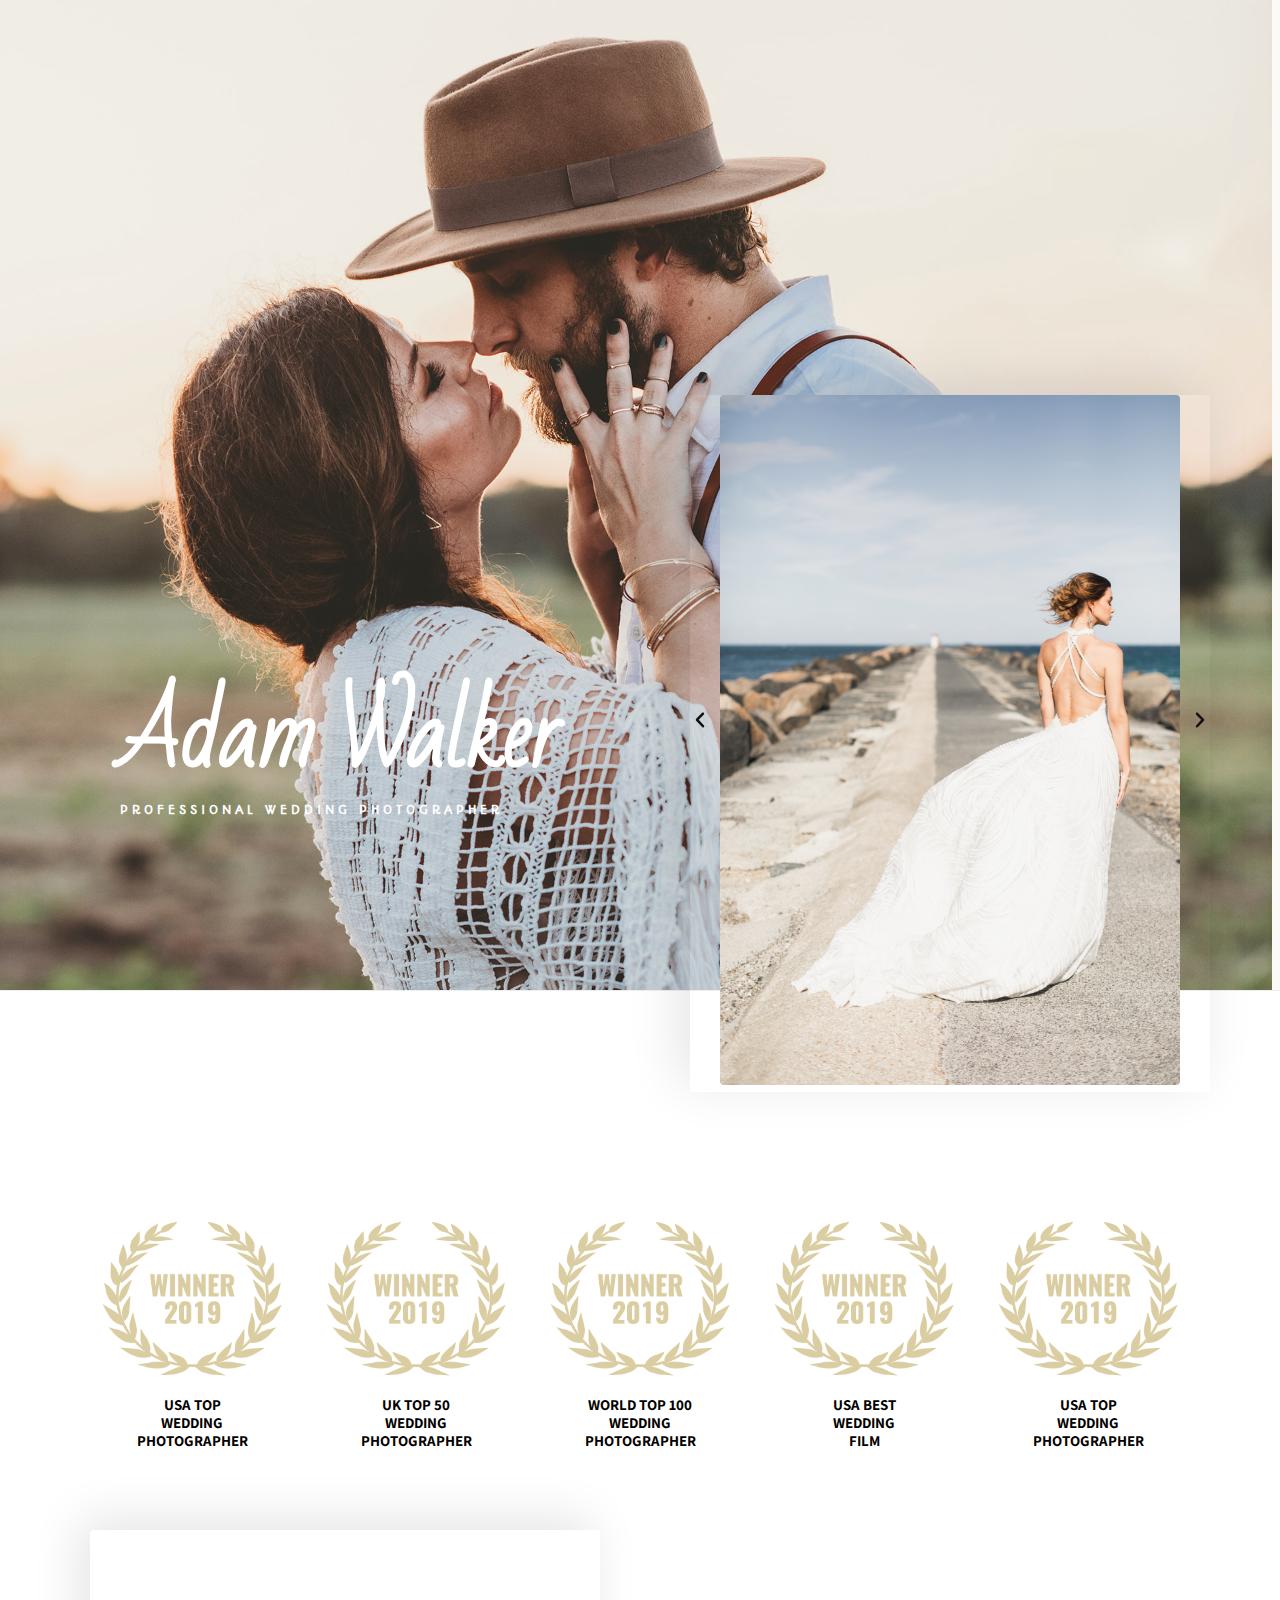
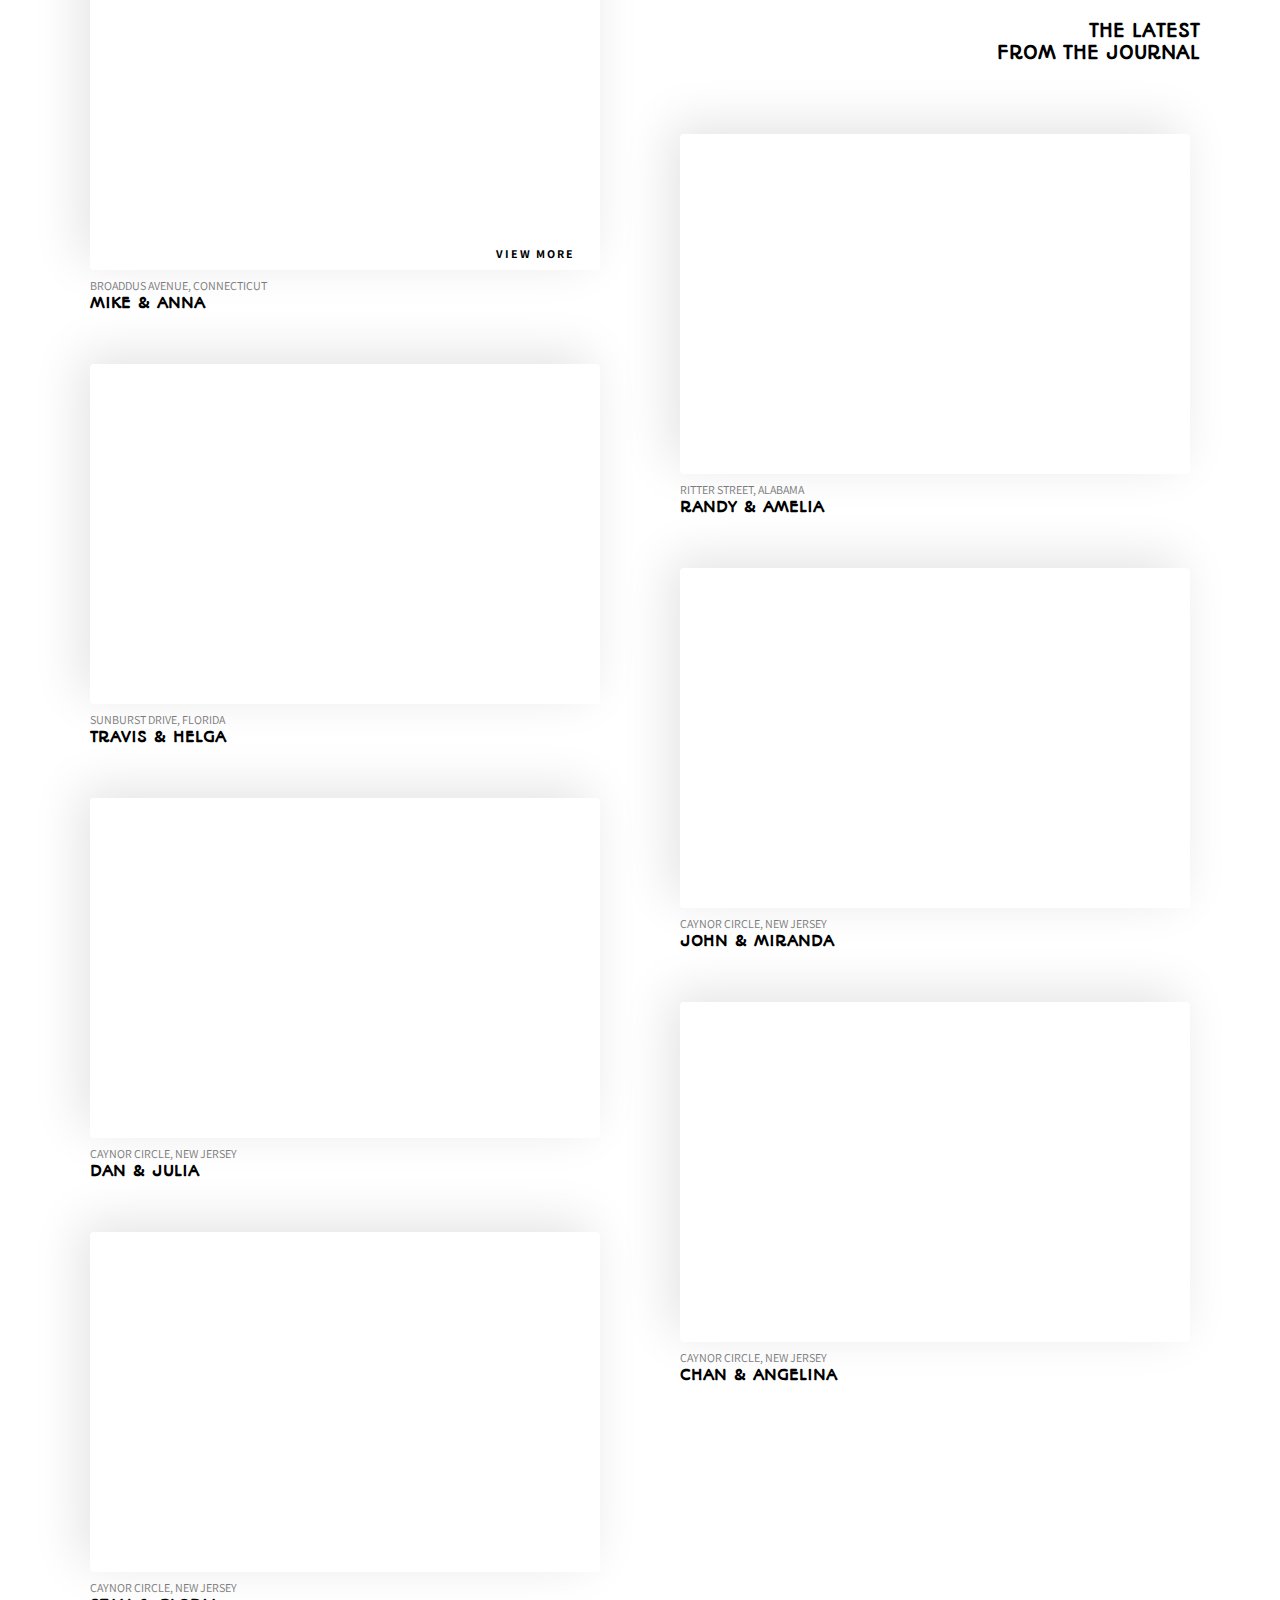
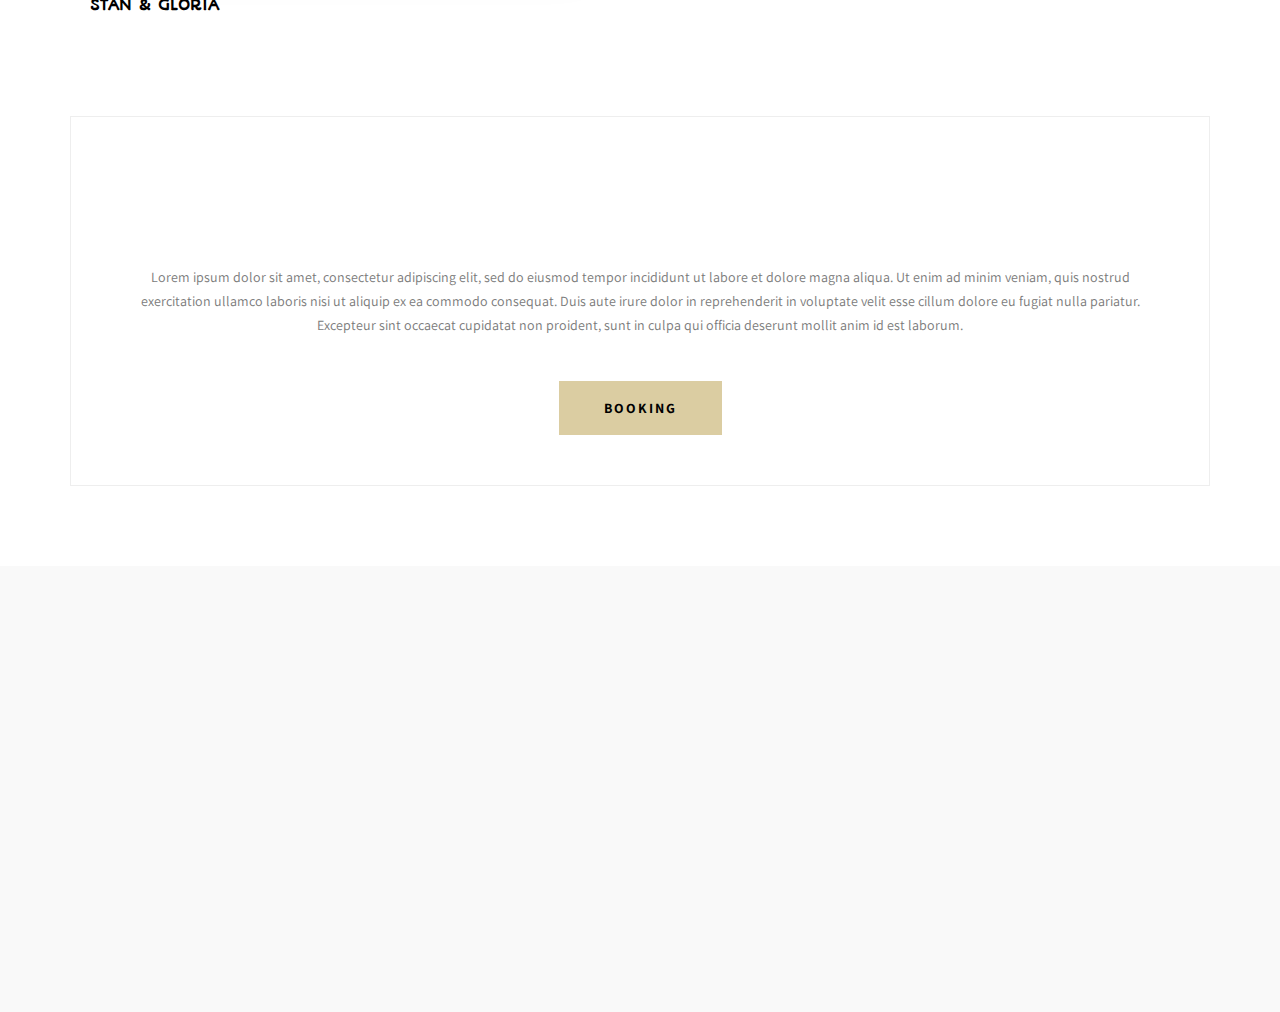
==== index.html @ f18f2153 "Deplyoying" ====
<!DOCTYPE html>
<html lang="pt-BR">
<head>
	<meta charset="UTF-8">
			<title>Vivence Fotografia</title>
		<meta name="viewport" content="width=device-width, initial-scale=1">
<meta name="robots" content="max-image-preview:large">
<title>Vivence Fotografia</title>
<link rel="alternate" type="application/rss+xml" title="Feed para Vivence Fotografia &raquo;" href="/feed/">
<link rel="alternate" type="application/rss+xml" title="Feed de comentários para Vivence Fotografia &raquo;" href="/comments/feed/">
<script>
window._wpemojiSettings = {"baseUrl":"https:\/\/s.w.org\/images\/core\/emoji\/15.0.3\/72x72\/","ext":".png","svgUrl":"https:\/\/s.w.org\/images\/core\/emoji\/15.0.3\/svg\/","svgExt":".svg","source":{"concatemoji":"\/wp-includes\/js\/wp-emoji-release.min.js?ver=6.5.4"}};
/*! This file is auto-generated */
!function(i,n){var o,s,e;function c(e){try{var t={supportTests:e,timestamp:(new Date).valueOf()};sessionStorage.setItem(o,JSON.stringify(t))}catch(e){}}function p(e,t,n){e.clearRect(0,0,e.canvas.width,e.canvas.height),e.fillText(t,0,0);var t=new Uint32Array(e.getImageData(0,0,e.canvas.width,e.canvas.height).data),r=(e.clearRect(0,0,e.canvas.width,e.canvas.height),e.fillText(n,0,0),new Uint32Array(e.getImageData(0,0,e.canvas.width,e.canvas.height).data));return t.every(function(e,t){return e===r[t]})}function u(e,t,n){switch(t){case"flag":return n(e,"🏳️‍⚧️","🏳️​⚧️")?!1:!n(e,"🇺🇳","🇺​🇳")&&!n(e,"🏴󠁧󠁢󠁥󠁮󠁧󠁿","🏴​󠁧​󠁢​󠁥​󠁮​󠁧​󠁿");case"emoji":return!n(e,"🐦‍⬛","🐦​⬛")}return!1}function f(e,t,n){var r="undefined"!=typeof WorkerGlobalScope&&self instanceof WorkerGlobalScope?new OffscreenCanvas(300,150):i.createElement("canvas"),a=r.getContext("2d",{willReadFrequently:!0}),o=(a.textBaseline="top",a.font="600 32px Arial",{});return e.forEach(function(e){o[e]=t(a,e,n)}),o}function t(e){var t=i.createElement("script");t.src=e,t.defer=!0,i.head.appendChild(t)}"undefined"!=typeof Promise&&(o="wpEmojiSettingsSupports",s=["flag","emoji"],n.supports={everything:!0,everythingExceptFlag:!0},e=new Promise(function(e){i.addEventListener("DOMContentLoaded",e,{once:!0})}),new Promise(function(t){var n=function(){try{var e=JSON.parse(sessionStorage.getItem(o));if("object"==typeof e&&"number"==typeof e.timestamp&&(new Date).valueOf()<e.timestamp+604800&&"object"==typeof e.supportTests)return e.supportTests}catch(e){}return null}();if(!n){if("undefined"!=typeof Worker&&"undefined"!=typeof OffscreenCanvas&&"undefined"!=typeof URL&&URL.createObjectURL&&"undefined"!=typeof Blob)try{var e="postMessage("+f.toString()+"("+[JSON.stringify(s),u.toString(),p.toString()].join(",")+"));",r=new Blob([e],{type:"text/javascript"}),a=new Worker(URL.createObjectURL(r),{name:"wpTestEmojiSupports"});return void(a.onmessage=function(e){c(n=e.data),a.terminate(),t(n)})}catch(e){}c(n=f(s,u,p))}t(n)}).then(function(e){for(var t in e)n.supports[t]=e[t],n.supports.everything=n.supports.everything&&n.supports[t],"flag"!==t&&(n.supports.everythingExceptFlag=n.supports.everythingExceptFlag&&n.supports[t]);n.supports.everythingExceptFlag=n.supports.everythingExceptFlag&&!n.supports.flag,n.DOMReady=!1,n.readyCallback=function(){n.DOMReady=!0}}).then(function(){return e}).then(function(){var e;n.supports.everything||(n.readyCallback(),(e=n.source||{}).concatemoji?t(e.concatemoji):e.wpemoji&&e.twemoji&&(t(e.twemoji),t(e.wpemoji)))}))}((window,document),window._wpemojiSettings);
</script>
<style id="wp-emoji-styles-inline-css">img.wp-smiley, img.emoji {
		display: inline !important;
		border: none !important;
		box-shadow: none !important;
		height: 1em !important;
		width: 1em !important;
		margin: 0 0.07em !important;
		vertical-align: -0.1em !important;
		background: none !important;
		padding: 0 !important;
	}</style>
<style id="wp-block-library-inline-css">:root{--wp-admin-theme-color:#007cba;--wp-admin-theme-color--rgb:0,124,186;--wp-admin-theme-color-darker-10:#006ba1;--wp-admin-theme-color-darker-10--rgb:0,107,161;--wp-admin-theme-color-darker-20:#005a87;--wp-admin-theme-color-darker-20--rgb:0,90,135;--wp-admin-border-width-focus:2px;--wp-block-synced-color:#7a00df;--wp-block-synced-color--rgb:122,0,223;--wp-bound-block-color:#9747ff}@media (min-resolution:192dpi){:root{--wp-admin-border-width-focus:1.5px}}.wp-element-button{cursor:pointer}:root{--wp--preset--font-size--normal:16px;--wp--preset--font-size--huge:42px}:root .has-very-light-gray-background-color{background-color:#eee}:root .has-very-dark-gray-background-color{background-color:#313131}:root .has-very-light-gray-color{color:#eee}:root .has-very-dark-gray-color{color:#313131}:root .has-vivid-green-cyan-to-vivid-cyan-blue-gradient-background{background:linear-gradient(135deg,#00d084,#0693e3)}:root .has-purple-crush-gradient-background{background:linear-gradient(135deg,#34e2e4,#4721fb 50%,#ab1dfe)}:root .has-hazy-dawn-gradient-background{background:linear-gradient(135deg,#faaca8,#dad0ec)}:root .has-subdued-olive-gradient-background{background:linear-gradient(135deg,#fafae1,#67a671)}:root .has-atomic-cream-gradient-background{background:linear-gradient(135deg,#fdd79a,#004a59)}:root .has-nightshade-gradient-background{background:linear-gradient(135deg,#330968,#31cdcf)}:root .has-midnight-gradient-background{background:linear-gradient(135deg,#020381,#2874fc)}.has-regular-font-size{font-size:1em}.has-larger-font-size{font-size:2.625em}.has-normal-font-size{font-size:var(--wp--preset--font-size--normal)}.has-huge-font-size{font-size:var(--wp--preset--font-size--huge)}.has-text-align-center{text-align:center}.has-text-align-left{text-align:left}.has-text-align-right{text-align:right}#end-resizable-editor-section{display:none}.aligncenter{clear:both}.items-justified-left{justify-content:flex-start}.items-justified-center{justify-content:center}.items-justified-right{justify-content:flex-end}.items-justified-space-between{justify-content:space-between}.screen-reader-text{border:0;clip:rect(1px,1px,1px,1px);-webkit-clip-path:inset(50%);clip-path:inset(50%);height:1px;margin:-1px;overflow:hidden;padding:0;position:absolute;width:1px;word-wrap:normal!important}.screen-reader-text:focus{background-color:#ddd;clip:auto!important;-webkit-clip-path:none;clip-path:none;color:#444;display:block;font-size:1em;height:auto;left:5px;line-height:normal;padding:15px 23px 14px;text-decoration:none;top:5px;width:auto;z-index:100000}html :where(.has-border-color){border-style:solid}html :where([style*=border-top-color]){border-top-style:solid}html :where([style*=border-right-color]){border-right-style:solid}html :where([style*=border-bottom-color]){border-bottom-style:solid}html :where([style*=border-left-color]){border-left-style:solid}html :where([style*=border-width]){border-style:solid}html :where([style*=border-top-width]){border-top-style:solid}html :where([style*=border-right-width]){border-right-style:solid}html :where([style*=border-bottom-width]){border-bottom-style:solid}html :where([style*=border-left-width]){border-left-style:solid}html :where(img[class*=wp-image-]){height:auto;max-width:100%}:where(figure){margin:0 0 1em}html :where(.is-position-sticky){--wp-admin--admin-bar--position-offset:var(--wp-admin--admin-bar--height,0px)}@media screen and (max-width:600px){html :where(.is-position-sticky){--wp-admin--admin-bar--position-offset:0px}}</style>
<style id="global-styles-inline-css">body{--wp--preset--color--black: #000000;--wp--preset--color--cyan-bluish-gray: #abb8c3;--wp--preset--color--white: #ffffff;--wp--preset--color--pale-pink: #f78da7;--wp--preset--color--vivid-red: #cf2e2e;--wp--preset--color--luminous-vivid-orange: #ff6900;--wp--preset--color--luminous-vivid-amber: #fcb900;--wp--preset--color--light-green-cyan: #7bdcb5;--wp--preset--color--vivid-green-cyan: #00d084;--wp--preset--color--pale-cyan-blue: #8ed1fc;--wp--preset--color--vivid-cyan-blue: #0693e3;--wp--preset--color--vivid-purple: #9b51e0;--wp--preset--color--base: #f9f9f9;--wp--preset--color--base-2: #ffffff;--wp--preset--color--contrast: #111111;--wp--preset--color--contrast-2: #636363;--wp--preset--color--contrast-3: #A4A4A4;--wp--preset--color--accent: #cfcabe;--wp--preset--color--accent-2: #c2a990;--wp--preset--color--accent-3: #d8613c;--wp--preset--color--accent-4: #b1c5a4;--wp--preset--color--accent-5: #b5bdbc;--wp--preset--gradient--vivid-cyan-blue-to-vivid-purple: linear-gradient(135deg,rgba(6,147,227,1) 0%,rgb(155,81,224) 100%);--wp--preset--gradient--light-green-cyan-to-vivid-green-cyan: linear-gradient(135deg,rgb(122,220,180) 0%,rgb(0,208,130) 100%);--wp--preset--gradient--luminous-vivid-amber-to-luminous-vivid-orange: linear-gradient(135deg,rgba(252,185,0,1) 0%,rgba(255,105,0,1) 100%);--wp--preset--gradient--luminous-vivid-orange-to-vivid-red: linear-gradient(135deg,rgba(255,105,0,1) 0%,rgb(207,46,46) 100%);--wp--preset--gradient--very-light-gray-to-cyan-bluish-gray: linear-gradient(135deg,rgb(238,238,238) 0%,rgb(169,184,195) 100%);--wp--preset--gradient--cool-to-warm-spectrum: linear-gradient(135deg,rgb(74,234,220) 0%,rgb(151,120,209) 20%,rgb(207,42,186) 40%,rgb(238,44,130) 60%,rgb(251,105,98) 80%,rgb(254,248,76) 100%);--wp--preset--gradient--blush-light-purple: linear-gradient(135deg,rgb(255,206,236) 0%,rgb(152,150,240) 100%);--wp--preset--gradient--blush-bordeaux: linear-gradient(135deg,rgb(254,205,165) 0%,rgb(254,45,45) 50%,rgb(107,0,62) 100%);--wp--preset--gradient--luminous-dusk: linear-gradient(135deg,rgb(255,203,112) 0%,rgb(199,81,192) 50%,rgb(65,88,208) 100%);--wp--preset--gradient--pale-ocean: linear-gradient(135deg,rgb(255,245,203) 0%,rgb(182,227,212) 50%,rgb(51,167,181) 100%);--wp--preset--gradient--electric-grass: linear-gradient(135deg,rgb(202,248,128) 0%,rgb(113,206,126) 100%);--wp--preset--gradient--midnight: linear-gradient(135deg,rgb(2,3,129) 0%,rgb(40,116,252) 100%);--wp--preset--gradient--gradient-1: linear-gradient(to bottom, #cfcabe 0%, #F9F9F9 100%);--wp--preset--gradient--gradient-2: linear-gradient(to bottom, #C2A990 0%, #F9F9F9 100%);--wp--preset--gradient--gradient-3: linear-gradient(to bottom, #D8613C 0%, #F9F9F9 100%);--wp--preset--gradient--gradient-4: linear-gradient(to bottom, #B1C5A4 0%, #F9F9F9 100%);--wp--preset--gradient--gradient-5: linear-gradient(to bottom, #B5BDBC 0%, #F9F9F9 100%);--wp--preset--gradient--gradient-6: linear-gradient(to bottom, #A4A4A4 0%, #F9F9F9 100%);--wp--preset--gradient--gradient-7: linear-gradient(to bottom, #cfcabe 50%, #F9F9F9 50%);--wp--preset--gradient--gradient-8: linear-gradient(to bottom, #C2A990 50%, #F9F9F9 50%);--wp--preset--gradient--gradient-9: linear-gradient(to bottom, #D8613C 50%, #F9F9F9 50%);--wp--preset--gradient--gradient-10: linear-gradient(to bottom, #B1C5A4 50%, #F9F9F9 50%);--wp--preset--gradient--gradient-11: linear-gradient(to bottom, #B5BDBC 50%, #F9F9F9 50%);--wp--preset--gradient--gradient-12: linear-gradient(to bottom, #A4A4A4 50%, #F9F9F9 50%);--wp--preset--font-size--small: 0.9rem;--wp--preset--font-size--medium: 1.05rem;--wp--preset--font-size--large: clamp(1.39rem, 1.39rem + ((1vw - 0.2rem) * 0.767), 1.85rem);--wp--preset--font-size--x-large: clamp(1.85rem, 1.85rem + ((1vw - 0.2rem) * 1.083), 2.5rem);--wp--preset--font-size--xx-large: clamp(2.5rem, 2.5rem + ((1vw - 0.2rem) * 1.283), 3.27rem);--wp--preset--font-family--body: "Inter", sans-serif;--wp--preset--font-family--heading: Cardo;--wp--preset--font-family--system-sans-serif: -apple-system, BlinkMacSystemFont, avenir next, avenir, segoe ui, helvetica neue, helvetica, Cantarell, Ubuntu, roboto, noto, arial, sans-serif;--wp--preset--font-family--system-serif: Iowan Old Style, Apple Garamond, Baskerville, Times New Roman, Droid Serif, Times, Source Serif Pro, serif, Apple Color Emoji, Segoe UI Emoji, Segoe UI Symbol;--wp--preset--spacing--10: 1rem;--wp--preset--spacing--20: min(1.5rem, 2vw);--wp--preset--spacing--30: min(2.5rem, 3vw);--wp--preset--spacing--40: min(4rem, 5vw);--wp--preset--spacing--50: min(6.5rem, 8vw);--wp--preset--spacing--60: min(10.5rem, 13vw);--wp--preset--shadow--natural: 6px 6px 9px rgba(0, 0, 0, 0.2);--wp--preset--shadow--deep: 12px 12px 50px rgba(0, 0, 0, 0.4);--wp--preset--shadow--sharp: 6px 6px 0px rgba(0, 0, 0, 0.2);--wp--preset--shadow--outlined: 6px 6px 0px -3px rgba(255, 255, 255, 1), 6px 6px rgba(0, 0, 0, 1);--wp--preset--shadow--crisp: 6px 6px 0px rgba(0, 0, 0, 1);}body { margin: 0;--wp--style--global--content-size: 620px;--wp--style--global--wide-size: 1280px; }.wp-site-blocks { padding-top: var(--wp--style--root--padding-top); padding-bottom: var(--wp--style--root--padding-bottom); }.has-global-padding { padding-right: var(--wp--style--root--padding-right); padding-left: var(--wp--style--root--padding-left); }.has-global-padding :where(.has-global-padding:not(.wp-block-block)) { padding-right: 0; padding-left: 0; }.has-global-padding > .alignfull { margin-right: calc(var(--wp--style--root--padding-right) * -1); margin-left: calc(var(--wp--style--root--padding-left) * -1); }.has-global-padding :where(.has-global-padding:not(.wp-block-block)) > .alignfull { margin-right: 0; margin-left: 0; }.has-global-padding > .alignfull:where(:not(.has-global-padding):not(.is-layout-flex):not(.is-layout-grid)) > :where([class*="wp-block-"]:not(.alignfull):not([class*="__"]),p,h1,h2,h3,h4,h5,h6,ul,ol) { padding-right: var(--wp--style--root--padding-right); padding-left: var(--wp--style--root--padding-left); }.has-global-padding :where(.has-global-padding) > .alignfull:where(:not(.has-global-padding)) > :where([class*="wp-block-"]:not(.alignfull):not([class*="__"]),p,h1,h2,h3,h4,h5,h6,ul,ol) { padding-right: 0; padding-left: 0; }.wp-site-blocks > .alignleft { float: left; margin-right: 2em; }.wp-site-blocks > .alignright { float: right; margin-left: 2em; }.wp-site-blocks > .aligncenter { justify-content: center; margin-left: auto; margin-right: auto; }:where(.wp-site-blocks) > * { margin-block-start: 1.2rem; margin-block-end: 0; }:where(.wp-site-blocks) > :first-child:first-child { margin-block-start: 0; }:where(.wp-site-blocks) > :last-child:last-child { margin-block-end: 0; }body { --wp--style--block-gap: 1.2rem; }:where(body .is-layout-flow)  > :first-child:first-child{margin-block-start: 0;}:where(body .is-layout-flow)  > :last-child:last-child{margin-block-end: 0;}:where(body .is-layout-flow)  > *{margin-block-start: 1.2rem;margin-block-end: 0;}:where(body .is-layout-constrained)  > :first-child:first-child{margin-block-start: 0;}:where(body .is-layout-constrained)  > :last-child:last-child{margin-block-end: 0;}:where(body .is-layout-constrained)  > *{margin-block-start: 1.2rem;margin-block-end: 0;}:where(body .is-layout-flex) {gap: 1.2rem;}:where(body .is-layout-grid) {gap: 1.2rem;}body .is-layout-flow > .alignleft{float: left;margin-inline-start: 0;margin-inline-end: 2em;}body .is-layout-flow > .alignright{float: right;margin-inline-start: 2em;margin-inline-end: 0;}body .is-layout-flow > .aligncenter{margin-left: auto !important;margin-right: auto !important;}body .is-layout-constrained > .alignleft{float: left;margin-inline-start: 0;margin-inline-end: 2em;}body .is-layout-constrained > .alignright{float: right;margin-inline-start: 2em;margin-inline-end: 0;}body .is-layout-constrained > .aligncenter{margin-left: auto !important;margin-right: auto !important;}body .is-layout-constrained > :where(:not(.alignleft):not(.alignright):not(.alignfull)){max-width: var(--wp--style--global--content-size);margin-left: auto !important;margin-right: auto !important;}body .is-layout-constrained > .alignwide{max-width: var(--wp--style--global--wide-size);}body .is-layout-flex{display: flex;}body .is-layout-flex{flex-wrap: wrap;align-items: center;}body .is-layout-flex > *{margin: 0;}body .is-layout-grid{display: grid;}body .is-layout-grid > *{margin: 0;}body{background-color: var(--wp--preset--color--base);color: var(--wp--preset--color--contrast);font-family: var(--wp--preset--font-family--body);font-size: var(--wp--preset--font-size--medium);font-style: normal;font-weight: 400;line-height: 1.55;--wp--style--root--padding-top: 0px;--wp--style--root--padding-right: var(--wp--preset--spacing--50);--wp--style--root--padding-bottom: 0px;--wp--style--root--padding-left: var(--wp--preset--spacing--50);}a:where(:not(.wp-element-button)){color: var(--wp--preset--color--contrast);text-decoration: underline;}a:where(:not(.wp-element-button)):hover{text-decoration: none;}h1, h2, h3, h4, h5, h6{color: var(--wp--preset--color--contrast);font-family: var(--wp--preset--font-family--heading);font-weight: 400;line-height: 1.2;}h1{font-size: var(--wp--preset--font-size--xx-large);line-height: 1.15;}h2{font-size: var(--wp--preset--font-size--x-large);}h3{font-size: var(--wp--preset--font-size--large);}h4{font-size: clamp(1.1rem, 1.1rem + ((1vw - 0.2rem) * 0.767), 1.5rem);}h5{font-size: var(--wp--preset--font-size--medium);}h6{font-size: var(--wp--preset--font-size--small);}.wp-element-button, .wp-block-button__link{background-color: var(--wp--preset--color--contrast);border-radius: .33rem;border-color: var(--wp--preset--color--contrast);border-width: 0;color: var(--wp--preset--color--base);font-family: inherit;font-size: var(--wp--preset--font-size--small);font-style: normal;font-weight: 500;line-height: inherit;padding-top: 0.6rem;padding-right: 1rem;padding-bottom: 0.6rem;padding-left: 1rem;text-decoration: none;}.wp-element-button:hover, .wp-block-button__link:hover{background-color: var(--wp--preset--color--contrast-2);border-color: var(--wp--preset--color--contrast-2);color: var(--wp--preset--color--base);}.wp-element-button:focus, .wp-block-button__link:focus{background-color: var(--wp--preset--color--contrast-2);border-color: var(--wp--preset--color--contrast-2);color: var(--wp--preset--color--base);outline-color: var(--wp--preset--color--contrast);outline-offset: 2px;}.wp-element-button:active, .wp-block-button__link:active{background-color: var(--wp--preset--color--contrast);color: var(--wp--preset--color--base);}.wp-element-caption, .wp-block-audio figcaption, .wp-block-embed figcaption, .wp-block-gallery figcaption, .wp-block-image figcaption, .wp-block-table figcaption, .wp-block-video figcaption{color: var(--wp--preset--color--contrast-2);font-family: var(--wp--preset--font-family--body);font-size: 0.8rem;}.has-black-color{color: var(--wp--preset--color--black) !important;}.has-cyan-bluish-gray-color{color: var(--wp--preset--color--cyan-bluish-gray) !important;}.has-white-color{color: var(--wp--preset--color--white) !important;}.has-pale-pink-color{color: var(--wp--preset--color--pale-pink) !important;}.has-vivid-red-color{color: var(--wp--preset--color--vivid-red) !important;}.has-luminous-vivid-orange-color{color: var(--wp--preset--color--luminous-vivid-orange) !important;}.has-luminous-vivid-amber-color{color: var(--wp--preset--color--luminous-vivid-amber) !important;}.has-light-green-cyan-color{color: var(--wp--preset--color--light-green-cyan) !important;}.has-vivid-green-cyan-color{color: var(--wp--preset--color--vivid-green-cyan) !important;}.has-pale-cyan-blue-color{color: var(--wp--preset--color--pale-cyan-blue) !important;}.has-vivid-cyan-blue-color{color: var(--wp--preset--color--vivid-cyan-blue) !important;}.has-vivid-purple-color{color: var(--wp--preset--color--vivid-purple) !important;}.has-base-color{color: var(--wp--preset--color--base) !important;}.has-base-2-color{color: var(--wp--preset--color--base-2) !important;}.has-contrast-color{color: var(--wp--preset--color--contrast) !important;}.has-contrast-2-color{color: var(--wp--preset--color--contrast-2) !important;}.has-contrast-3-color{color: var(--wp--preset--color--contrast-3) !important;}.has-accent-color{color: var(--wp--preset--color--accent) !important;}.has-accent-2-color{color: var(--wp--preset--color--accent-2) !important;}.has-accent-3-color{color: var(--wp--preset--color--accent-3) !important;}.has-accent-4-color{color: var(--wp--preset--color--accent-4) !important;}.has-accent-5-color{color: var(--wp--preset--color--accent-5) !important;}.has-black-background-color{background-color: var(--wp--preset--color--black) !important;}.has-cyan-bluish-gray-background-color{background-color: var(--wp--preset--color--cyan-bluish-gray) !important;}.has-white-background-color{background-color: var(--wp--preset--color--white) !important;}.has-pale-pink-background-color{background-color: var(--wp--preset--color--pale-pink) !important;}.has-vivid-red-background-color{background-color: var(--wp--preset--color--vivid-red) !important;}.has-luminous-vivid-orange-background-color{background-color: var(--wp--preset--color--luminous-vivid-orange) !important;}.has-luminous-vivid-amber-background-color{background-color: var(--wp--preset--color--luminous-vivid-amber) !important;}.has-light-green-cyan-background-color{background-color: var(--wp--preset--color--light-green-cyan) !important;}.has-vivid-green-cyan-background-color{background-color: var(--wp--preset--color--vivid-green-cyan) !important;}.has-pale-cyan-blue-background-color{background-color: var(--wp--preset--color--pale-cyan-blue) !important;}.has-vivid-cyan-blue-background-color{background-color: var(--wp--preset--color--vivid-cyan-blue) !important;}.has-vivid-purple-background-color{background-color: var(--wp--preset--color--vivid-purple) !important;}.has-base-background-color{background-color: var(--wp--preset--color--base) !important;}.has-base-2-background-color{background-color: var(--wp--preset--color--base-2) !important;}.has-contrast-background-color{background-color: var(--wp--preset--color--contrast) !important;}.has-contrast-2-background-color{background-color: var(--wp--preset--color--contrast-2) !important;}.has-contrast-3-background-color{background-color: var(--wp--preset--color--contrast-3) !important;}.has-accent-background-color{background-color: var(--wp--preset--color--accent) !important;}.has-accent-2-background-color{background-color: var(--wp--preset--color--accent-2) !important;}.has-accent-3-background-color{background-color: var(--wp--preset--color--accent-3) !important;}.has-accent-4-background-color{background-color: var(--wp--preset--color--accent-4) !important;}.has-accent-5-background-color{background-color: var(--wp--preset--color--accent-5) !important;}.has-black-border-color{border-color: var(--wp--preset--color--black) !important;}.has-cyan-bluish-gray-border-color{border-color: var(--wp--preset--color--cyan-bluish-gray) !important;}.has-white-border-color{border-color: var(--wp--preset--color--white) !important;}.has-pale-pink-border-color{border-color: var(--wp--preset--color--pale-pink) !important;}.has-vivid-red-border-color{border-color: var(--wp--preset--color--vivid-red) !important;}.has-luminous-vivid-orange-border-color{border-color: var(--wp--preset--color--luminous-vivid-orange) !important;}.has-luminous-vivid-amber-border-color{border-color: var(--wp--preset--color--luminous-vivid-amber) !important;}.has-light-green-cyan-border-color{border-color: var(--wp--preset--color--light-green-cyan) !important;}.has-vivid-green-cyan-border-color{border-color: var(--wp--preset--color--vivid-green-cyan) !important;}.has-pale-cyan-blue-border-color{border-color: var(--wp--preset--color--pale-cyan-blue) !important;}.has-vivid-cyan-blue-border-color{border-color: var(--wp--preset--color--vivid-cyan-blue) !important;}.has-vivid-purple-border-color{border-color: var(--wp--preset--color--vivid-purple) !important;}.has-base-border-color{border-color: var(--wp--preset--color--base) !important;}.has-base-2-border-color{border-color: var(--wp--preset--color--base-2) !important;}.has-contrast-border-color{border-color: var(--wp--preset--color--contrast) !important;}.has-contrast-2-border-color{border-color: var(--wp--preset--color--contrast-2) !important;}.has-contrast-3-border-color{border-color: var(--wp--preset--color--contrast-3) !important;}.has-accent-border-color{border-color: var(--wp--preset--color--accent) !important;}.has-accent-2-border-color{border-color: var(--wp--preset--color--accent-2) !important;}.has-accent-3-border-color{border-color: var(--wp--preset--color--accent-3) !important;}.has-accent-4-border-color{border-color: var(--wp--preset--color--accent-4) !important;}.has-accent-5-border-color{border-color: var(--wp--preset--color--accent-5) !important;}.has-vivid-cyan-blue-to-vivid-purple-gradient-background{background: var(--wp--preset--gradient--vivid-cyan-blue-to-vivid-purple) !important;}.has-light-green-cyan-to-vivid-green-cyan-gradient-background{background: var(--wp--preset--gradient--light-green-cyan-to-vivid-green-cyan) !important;}.has-luminous-vivid-amber-to-luminous-vivid-orange-gradient-background{background: var(--wp--preset--gradient--luminous-vivid-amber-to-luminous-vivid-orange) !important;}.has-luminous-vivid-orange-to-vivid-red-gradient-background{background: var(--wp--preset--gradient--luminous-vivid-orange-to-vivid-red) !important;}.has-very-light-gray-to-cyan-bluish-gray-gradient-background{background: var(--wp--preset--gradient--very-light-gray-to-cyan-bluish-gray) !important;}.has-cool-to-warm-spectrum-gradient-background{background: var(--wp--preset--gradient--cool-to-warm-spectrum) !important;}.has-blush-light-purple-gradient-background{background: var(--wp--preset--gradient--blush-light-purple) !important;}.has-blush-bordeaux-gradient-background{background: var(--wp--preset--gradient--blush-bordeaux) !important;}.has-luminous-dusk-gradient-background{background: var(--wp--preset--gradient--luminous-dusk) !important;}.has-pale-ocean-gradient-background{background: var(--wp--preset--gradient--pale-ocean) !important;}.has-electric-grass-gradient-background{background: var(--wp--preset--gradient--electric-grass) !important;}.has-midnight-gradient-background{background: var(--wp--preset--gradient--midnight) !important;}.has-gradient-1-gradient-background{background: var(--wp--preset--gradient--gradient-1) !important;}.has-gradient-2-gradient-background{background: var(--wp--preset--gradient--gradient-2) !important;}.has-gradient-3-gradient-background{background: var(--wp--preset--gradient--gradient-3) !important;}.has-gradient-4-gradient-background{background: var(--wp--preset--gradient--gradient-4) !important;}.has-gradient-5-gradient-background{background: var(--wp--preset--gradient--gradient-5) !important;}.has-gradient-6-gradient-background{background: var(--wp--preset--gradient--gradient-6) !important;}.has-gradient-7-gradient-background{background: var(--wp--preset--gradient--gradient-7) !important;}.has-gradient-8-gradient-background{background: var(--wp--preset--gradient--gradient-8) !important;}.has-gradient-9-gradient-background{background: var(--wp--preset--gradient--gradient-9) !important;}.has-gradient-10-gradient-background{background: var(--wp--preset--gradient--gradient-10) !important;}.has-gradient-11-gradient-background{background: var(--wp--preset--gradient--gradient-11) !important;}.has-gradient-12-gradient-background{background: var(--wp--preset--gradient--gradient-12) !important;}.has-small-font-size{font-size: var(--wp--preset--font-size--small) !important;}.has-medium-font-size{font-size: var(--wp--preset--font-size--medium) !important;}.has-large-font-size{font-size: var(--wp--preset--font-size--large) !important;}.has-x-large-font-size{font-size: var(--wp--preset--font-size--x-large) !important;}.has-xx-large-font-size{font-size: var(--wp--preset--font-size--xx-large) !important;}.has-body-font-family{font-family: var(--wp--preset--font-family--body) !important;}.has-heading-font-family{font-family: var(--wp--preset--font-family--heading) !important;}.has-system-sans-serif-font-family{font-family: var(--wp--preset--font-family--system-sans-serif) !important;}.has-system-serif-font-family{font-family: var(--wp--preset--font-family--system-serif) !important;}
:where(.wp-site-blocks *:focus){outline-width:2px;outline-style:solid}.wp-block-calendar.wp-block-calendar table:where(:not(.has-text-color)) th{background-color:var(--wp--preset--color--contrast-2);color:var(--wp--preset--color--base);border-color:var(--wp--preset--color--contrast-2)}.wp-block-calendar table:where(:not(.has-text-color)) td{border-color:var(--wp--preset--color--contrast-2)}.wp-block-categories{}.wp-block-categories{list-style-type:none;}.wp-block-categories li{margin-bottom: 0.5rem;}.wp-block-post-comments-form{}.wp-block-post-comments-form textarea, .wp-block-post-comments-form input{border-radius:.33rem}.wp-block-loginout{}.wp-block-loginout input{border-radius:.33rem;padding:calc(0.667em + 2px);border:1px solid #949494;}.wp-block-post-terms{}.wp-block-post-terms .wp-block-post-terms__prefix{color: var(--wp--preset--color--contrast-2);}.wp-block-query-title{}.wp-block-query-title span{font-style: italic;}.wp-block-quote{}.wp-block-quote :where(p){margin-block-start:0;margin-block-end:calc(var(--wp--preset--spacing--10) + 0.5rem);}.wp-block-quote :where(:last-child){margin-block-end:0;}.wp-block-quote.has-text-align-right.is-style-plain, .rtl .is-style-plain.wp-block-quote:not(.has-text-align-center):not(.has-text-align-left){border-width: 0 2px 0 0;padding-left:calc(var(--wp--preset--spacing--20) + 0.5rem);padding-right:calc(var(--wp--preset--spacing--20) + 0.5rem);}.wp-block-quote.has-text-align-left.is-style-plain, body:not(.rtl) .is-style-plain.wp-block-quote:not(.has-text-align-center):not(.has-text-align-right){border-width: 0 0 0 2px;padding-left:calc(var(--wp--preset--spacing--20) + 0.5rem);padding-right:calc(var(--wp--preset--spacing--20) + 0.5rem)}.wp-block-search{}.wp-block-search .wp-block-search__input{border-radius:.33rem}.wp-block-separator{}.wp-block-separator:not(.is-style-wide):not(.is-style-dots):not(.alignwide):not(.alignfull){width: var(--wp--preset--spacing--60)}</style>
<style id="wp-block-template-skip-link-inline-css">.skip-link.screen-reader-text {
			border: 0;
			clip: rect(1px,1px,1px,1px);
			clip-path: inset(50%);
			height: 1px;
			margin: -1px;
			overflow: hidden;
			padding: 0;
			position: absolute !important;
			width: 1px;
			word-wrap: normal !important;
		}

		.skip-link.screen-reader-text:focus {
			background-color: #eee;
			clip: auto !important;
			clip-path: none;
			color: #444;
			display: block;
			font-size: 1em;
			height: auto;
			left: 5px;
			line-height: normal;
			padding: 15px 23px 14px;
			text-decoration: none;
			top: 5px;
			width: auto;
			z-index: 100000;
		}</style>
<link rel="stylesheet" id="elementor-frontend-css" href="/wp-content/plugins/elementor/assets/css/frontend-lite.min.css?ver=3.22.1" media="all">
<link rel="stylesheet" id="swiper-css" href="/wp-content/plugins/elementor/assets/lib/swiper/v8/css/swiper.min.css?ver=8.4.5" media="all">
<link rel="stylesheet" id="elementor-post-6-css" href="/wp-content/uploads/elementor/css/post-6.css?ver=1718722247" media="all">
<link rel="stylesheet" id="elementor-global-css" href="/wp-content/uploads/elementor/css/global.css?ver=1718726443" media="all">
<link rel="stylesheet" id="elementor-post-7-css" href="/wp-content/uploads/elementor/css/post-7.css?ver=1718726443" media="all">
<link rel="stylesheet" id="google-fonts-1-css" href="https://fonts.googleapis.com/css?family=Roboto%3A100%2C100italic%2C200%2C200italic%2C300%2C300italic%2C400%2C400italic%2C500%2C500italic%2C600%2C600italic%2C700%2C700italic%2C800%2C800italic%2C900%2C900italic%7CRoboto+Slab%3A100%2C100italic%2C200%2C200italic%2C300%2C300italic%2C400%2C400italic%2C500%2C500italic%2C600%2C600italic%2C700%2C700italic%2C800%2C800italic%2C900%2C900italic%7CBad+Script%3A100%2C100italic%2C200%2C200italic%2C300%2C300italic%2C400%2C400italic%2C500%2C500italic%2C600%2C600italic%2C700%2C700italic%2C800%2C800italic%2C900%2C900italic%7CAutour+One%3A100%2C100italic%2C200%2C200italic%2C300%2C300italic%2C400%2C400italic%2C500%2C500italic%2C600%2C600italic%2C700%2C700italic%2C800%2C800italic%2C900%2C900italic%7CAssistant%3A100%2C100italic%2C200%2C200italic%2C300%2C300italic%2C400%2C400italic%2C500%2C500italic%2C600%2C600italic%2C700%2C700italic%2C800%2C800italic%2C900%2C900italic&#038;display=swap&#038;ver=6.5.4" media="all">
<link rel="preconnect" href="https://fonts.gstatic.com/" crossorigin>
<link rel="https://api.w.org/" href="/wp-json/">
<link rel="alternate" type="application/json" href="/wp-json/wp/v2/pages/7">
<link rel="EditURI" type="application/rsd+xml" title="RSD" href="/xmlrpc.php?rsd">
<meta name="generator" content="WordPress 6.5.4">
<link rel="canonical" href="/">
<link rel="shortlink" href="/">
<link rel="alternate" type="application/json+oembed" href="/wp-json/oembed/1.0/embed?url=%2F">
<link rel="alternate" type="text/xml+oembed" href="/wp-json/oembed/1.0/embed?url=%2F#038;format=xml">
<meta name="generator" content="Elementor 3.22.1; features: e_optimized_assets_loading, e_optimized_css_loading, e_font_icon_svg, additional_custom_breakpoints, e_optimized_control_loading, e_lazyload; settings: css_print_method-external, google_font-enabled, font_display-swap">
			<style>.e-con.e-parent:nth-of-type(n+4):not(.e-lazyloaded):not(.e-no-lazyload),
				.e-con.e-parent:nth-of-type(n+4):not(.e-lazyloaded):not(.e-no-lazyload) * {
					background-image: none !important;
				}
				@media screen and (max-height: 1024px) {
					.e-con.e-parent:nth-of-type(n+3):not(.e-lazyloaded):not(.e-no-lazyload),
					.e-con.e-parent:nth-of-type(n+3):not(.e-lazyloaded):not(.e-no-lazyload) * {
						background-image: none !important;
					}
				}
				@media screen and (max-height: 640px) {
					.e-con.e-parent:nth-of-type(n+2):not(.e-lazyloaded):not(.e-no-lazyload),
					.e-con.e-parent:nth-of-type(n+2):not(.e-lazyloaded):not(.e-no-lazyload) * {
						background-image: none !important;
					}
				}</style>
			<style id="wp-fonts-local">@font-face{font-family:Inter;font-style:normal;font-weight:300 900;font-display:fallback;src:url('/wp-content/themes/twentytwentyfour/assets/fonts/inter/Inter-VariableFont_slnt,wght.woff2') format('woff2');font-stretch:normal;}
@font-face{font-family:Cardo;font-style:normal;font-weight:400;font-display:fallback;src:url('/wp-content/themes/twentytwentyfour/assets/fonts/cardo/cardo_normal_400.woff2') format('woff2');}
@font-face{font-family:Cardo;font-style:italic;font-weight:400;font-display:fallback;src:url('/wp-content/themes/twentytwentyfour/assets/fonts/cardo/cardo_italic_400.woff2') format('woff2');}
@font-face{font-family:Cardo;font-style:normal;font-weight:700;font-display:fallback;src:url('/wp-content/themes/twentytwentyfour/assets/fonts/cardo/cardo_normal_700.woff2') format('woff2');}</style>
	<meta name="viewport" content="width=device-width, initial-scale=1.0, viewport-fit=cover">
</head>
<body class="home page-template page-template-elementor_canvas page page-id-7 wp-embed-responsive elementor-default elementor-template-canvas elementor-kit-6 elementor-page elementor-page-7">
			<div data-elementor-type="wp-page" data-elementor-id="7" class="elementor elementor-7">
						<section class="elementor-section elementor-top-section elementor-element elementor-element-679fdfe2 elementor-section-height-min-height elementor-section-boxed elementor-section-height-default elementor-section-items-middle" data-id="679fdfe2" data-element_type="section" data-settings="{&quot;background_background&quot;:&quot;classic&quot;}">
							<div class="elementor-background-overlay"></div>
							<div class="elementor-container elementor-column-gap-default">
					<div class="elementor-column elementor-col-50 elementor-top-column elementor-element elementor-element-32387f8a" data-id="32387f8a" data-element_type="column">
			<div class="elementor-widget-wrap elementor-element-populated">
						<div class="elementor-element elementor-element-23a270c7 elementor-widget elementor-widget-spacer" data-id="23a270c7" data-element_type="widget" data-widget_type="spacer.default">
				<div class="elementor-widget-container">
			<style>/*! elementor - v3.22.0 - 17-06-2024 */
.elementor-column .elementor-spacer-inner{height:var(--spacer-size)}.e-con{--container-widget-width:100%}.e-con-inner>.elementor-widget-spacer,.e-con>.elementor-widget-spacer{width:var(--container-widget-width,var(--spacer-size));--align-self:var(--container-widget-align-self,initial);--flex-shrink:0}.e-con-inner>.elementor-widget-spacer>.elementor-widget-container,.e-con>.elementor-widget-spacer>.elementor-widget-container{height:100%;width:100%}.e-con-inner>.elementor-widget-spacer>.elementor-widget-container>.elementor-spacer,.e-con>.elementor-widget-spacer>.elementor-widget-container>.elementor-spacer{height:100%}.e-con-inner>.elementor-widget-spacer>.elementor-widget-container>.elementor-spacer>.elementor-spacer-inner,.e-con>.elementor-widget-spacer>.elementor-widget-container>.elementor-spacer>.elementor-spacer-inner{height:var(--container-widget-height,var(--spacer-size))}.e-con-inner>.elementor-widget-spacer.elementor-widget-empty,.e-con>.elementor-widget-spacer.elementor-widget-empty{position:relative;min-height:22px;min-width:22px}.e-con-inner>.elementor-widget-spacer.elementor-widget-empty .elementor-widget-empty-icon,.e-con>.elementor-widget-spacer.elementor-widget-empty .elementor-widget-empty-icon{position:absolute;top:0;bottom:0;left:0;right:0;margin:auto;padding:0;width:22px;height:22px}</style>		<div class="elementor-spacer">
			<div class="elementor-spacer-inner"></div>
		</div>
				</div>
				</div>
				<div class="elementor-element elementor-element-771c34dd elementor-widget elementor-widget-heading" data-id="771c34dd" data-element_type="widget" data-widget_type="heading.default">
				<div class="elementor-widget-container">
			<style>/*! elementor - v3.22.0 - 17-06-2024 */
.elementor-heading-title{padding:0;margin:0;line-height:1}.elementor-widget-heading .elementor-heading-title[class*=elementor-size-]>a{color:inherit;font-size:inherit;line-height:inherit}.elementor-widget-heading .elementor-heading-title.elementor-size-small{font-size:15px}.elementor-widget-heading .elementor-heading-title.elementor-size-medium{font-size:19px}.elementor-widget-heading .elementor-heading-title.elementor-size-large{font-size:29px}.elementor-widget-heading .elementor-heading-title.elementor-size-xl{font-size:39px}.elementor-widget-heading .elementor-heading-title.elementor-size-xxl{font-size:59px}</style>
<h1 class="elementor-heading-title elementor-size-default">Adam Walker</h1>		</div>
				</div>
				<div class="elementor-element elementor-element-1b2d653a elementor-widget elementor-widget-heading" data-id="1b2d653a" data-element_type="widget" data-widget_type="heading.default">
				<div class="elementor-widget-container">
			<h2 class="elementor-heading-title elementor-size-default">Professional
Wedding photographer</h2>		</div>
				</div>
					</div>
		</div>
				<div class="elementor-column elementor-col-50 elementor-top-column elementor-element elementor-element-20b6c173" data-id="20b6c173" data-element_type="column">
			<div class="elementor-widget-wrap elementor-element-populated">
						<div class="elementor-element elementor-element-408d7133 elementor-arrows-position-outside elementor-widget elementor-widget-image-carousel" data-id="408d7133" data-element_type="widget" data-settings="{&quot;slides_to_show&quot;:&quot;1&quot;,&quot;effect&quot;:&quot;fade&quot;,&quot;navigation&quot;:&quot;arrows&quot;,&quot;autoplay&quot;:&quot;yes&quot;,&quot;pause_on_hover&quot;:&quot;yes&quot;,&quot;pause_on_interaction&quot;:&quot;yes&quot;,&quot;autoplay_speed&quot;:5000,&quot;infinite&quot;:&quot;yes&quot;,&quot;speed&quot;:500}" data-widget_type="image-carousel.default">
				<div class="elementor-widget-container">
			<style>/*! elementor - v3.22.0 - 17-06-2024 */
.elementor-widget-image-carousel .swiper,.elementor-widget-image-carousel .swiper-container{position:static}.elementor-widget-image-carousel .swiper-container .swiper-slide figure,.elementor-widget-image-carousel .swiper .swiper-slide figure{line-height:inherit}.elementor-widget-image-carousel .swiper-slide{text-align:center}.elementor-image-carousel-wrapper:not(.swiper-container-initialized):not(.swiper-initialized) .swiper-slide{max-width:calc(100% / var(--e-image-carousel-slides-to-show, 3))}</style>		<div class="elementor-image-carousel-wrapper swiper" dir="rtl">
			<div class="elementor-image-carousel swiper-wrapper" aria-live="off">
								<div class="swiper-slide" role="group" aria-roledescription="slide" aria-label="1 de 4"><figure class="swiper-slide-inner"><img decoding="async" class="swiper-slide-image" src="/wp-content/uploads/2024/06/bride-female-outdoors-2122359.jpg" alt="bride-female-outdoors-2122359.jpg"></figure></div>
<div class="swiper-slide" role="group" aria-roledescription="slide" aria-label="2 de 4"><figure class="swiper-slide-inner"><img decoding="async" class="swiper-slide-image" src="/wp-content/uploads/2024/06/bride-dress-fashion-2122351.jpg" alt="bride-dress-fashion-2122351.jpg"></figure></div>
<div class="swiper-slide" role="group" aria-roledescription="slide" aria-label="3 de 4"><figure class="swiper-slide-inner"><img decoding="async" class="swiper-slide-image" src="/wp-content/uploads/2024/06/nathan-dumlao-569835-unsplash.jpg" alt="nathan-dumlao-569835-unsplash.jpg"></figure></div>
<div class="swiper-slide" role="group" aria-roledescription="slide" aria-label="4 de 4"><figure class="swiper-slide-inner"><img decoding="async" class="swiper-slide-image" src="/wp-content/uploads/2024/06/vasily-koloda-620889-unsplash.jpg" alt="vasily-koloda-620889-unsplash.jpg"></figure></div>			</div>
												<div class="elementor-swiper-button elementor-swiper-button-prev" role="button" tabindex="0">
						<svg aria-hidden="true" class="e-font-icon-svg e-eicon-chevron-left" viewbox="0 0 1000 1000" xmlns="http://www.w3.org/2000/svg"><path d="M646 125C629 125 613 133 604 142L308 442C296 454 292 471 292 487 292 504 296 521 308 533L604 854C617 867 629 875 646 875 663 875 679 871 692 858 704 846 713 829 713 812 713 796 708 779 692 767L438 487 692 225C700 217 708 204 708 187 708 171 704 154 692 142 675 129 663 125 646 125Z"></path></svg>					</div>
					<div class="elementor-swiper-button elementor-swiper-button-next" role="button" tabindex="0">
						<svg aria-hidden="true" class="e-font-icon-svg e-eicon-chevron-right" viewbox="0 0 1000 1000" xmlns="http://www.w3.org/2000/svg"><path d="M696 533C708 521 713 504 713 487 713 471 708 454 696 446L400 146C388 133 375 125 354 125 338 125 325 129 313 142 300 154 292 171 292 187 292 204 296 221 308 233L563 492 304 771C292 783 288 800 288 817 288 833 296 850 308 863 321 871 338 875 354 875 371 875 388 867 400 854L696 533Z"></path></svg>					</div>
				
									</div>
				</div>
				</div>
					</div>
		</div>
					</div>
		</section>
				<section class="elementor-section elementor-top-section elementor-element elementor-element-6756de12 elementor-section-boxed elementor-section-height-default elementor-section-height-default" data-id="6756de12" data-element_type="section" data-settings="{&quot;background_background&quot;:&quot;classic&quot;}">
							<div class="elementor-background-overlay"></div>
							<div class="elementor-container elementor-column-gap-default">
					<div class="elementor-column elementor-col-100 elementor-top-column elementor-element elementor-element-52c87dc9" data-id="52c87dc9" data-element_type="column">
			<div class="elementor-widget-wrap elementor-element-populated">
						<div class="elementor-element elementor-element-29016c85 elementor-invisible elementor-widget elementor-widget-heading" data-id="29016c85" data-element_type="widget" data-settings="{&quot;_animation&quot;:&quot;fadeInUp&quot;}" data-widget_type="heading.default">
				<div class="elementor-widget-container">
			<h3 class="elementor-heading-title elementor-size-default">Awards</h3>		</div>
				</div>
				<section class="elementor-section elementor-inner-section elementor-element elementor-element-21f0dcaf elementor-section-boxed elementor-section-height-default elementor-section-height-default" data-id="21f0dcaf" data-element_type="section">
						<div class="elementor-container elementor-column-gap-default">
					<div class="elementor-column elementor-col-20 elementor-inner-column elementor-element elementor-element-a9da97e" data-id="a9da97e" data-element_type="column">
			<div class="elementor-widget-wrap elementor-element-populated">
						<div class="elementor-element elementor-element-7a8f926a elementor-widget elementor-widget-image" data-id="7a8f926a" data-element_type="widget" data-widget_type="image.default">
				<div class="elementor-widget-container">
			<style>/*! elementor - v3.22.0 - 17-06-2024 */
.elementor-widget-image{text-align:center}.elementor-widget-image a{display:inline-block}.elementor-widget-image a img[src$=".svg"]{width:48px}.elementor-widget-image img{vertical-align:middle;display:inline-block}</style>										<img decoding="async" src="/wp-content/uploads/2024/06/win.png" title="win.png" alt="win.png" loading="lazy">													</div>
				</div>
				<div class="elementor-element elementor-element-1331841f elementor-widget elementor-widget-heading" data-id="1331841f" data-element_type="widget" data-widget_type="heading.default">
				<div class="elementor-widget-container">
			<h2 class="elementor-heading-title elementor-size-default">USA TOP<br>
WEDDING<br>
PHOTOGRAPHER</h2>		</div>
				</div>
					</div>
		</div>
				<div class="elementor-column elementor-col-20 elementor-inner-column elementor-element elementor-element-4dfa517f" data-id="4dfa517f" data-element_type="column">
			<div class="elementor-widget-wrap elementor-element-populated">
						<div class="elementor-element elementor-element-49e82d96 elementor-widget elementor-widget-image" data-id="49e82d96" data-element_type="widget" data-widget_type="image.default">
				<div class="elementor-widget-container">
													<img decoding="async" src="/wp-content/uploads/2024/06/win.png" title="win.png" alt="win.png" loading="lazy">													</div>
				</div>
				<div class="elementor-element elementor-element-7b0644 elementor-widget elementor-widget-heading" data-id="7b0644" data-element_type="widget" data-widget_type="heading.default">
				<div class="elementor-widget-container">
			<h2 class="elementor-heading-title elementor-size-default">UK TOP 50<br>
WEDDING<br>
PHOTOGRAPHER</h2>		</div>
				</div>
					</div>
		</div>
				<div class="elementor-column elementor-col-20 elementor-inner-column elementor-element elementor-element-7d8c00db" data-id="7d8c00db" data-element_type="column">
			<div class="elementor-widget-wrap elementor-element-populated">
						<div class="elementor-element elementor-element-8b14107 elementor-widget elementor-widget-image" data-id="8b14107" data-element_type="widget" data-widget_type="image.default">
				<div class="elementor-widget-container">
													<img decoding="async" src="/wp-content/uploads/2024/06/win.png" title="win.png" alt="win.png" loading="lazy">													</div>
				</div>
				<div class="elementor-element elementor-element-41db4c15 elementor-widget elementor-widget-heading" data-id="41db4c15" data-element_type="widget" data-widget_type="heading.default">
				<div class="elementor-widget-container">
			<h2 class="elementor-heading-title elementor-size-default">WORLD TOP 100<br>
WEDDING<br>
PHOTOGRAPHER</h2>		</div>
				</div>
					</div>
		</div>
				<div class="elementor-column elementor-col-20 elementor-inner-column elementor-element elementor-element-237c6c0e" data-id="237c6c0e" data-element_type="column">
			<div class="elementor-widget-wrap elementor-element-populated">
						<div class="elementor-element elementor-element-1d2af27e elementor-widget elementor-widget-image" data-id="1d2af27e" data-element_type="widget" data-widget_type="image.default">
				<div class="elementor-widget-container">
													<img decoding="async" src="/wp-content/uploads/2024/06/win.png" title="win.png" alt="win.png" loading="lazy">													</div>
				</div>
				<div class="elementor-element elementor-element-dbd7fd9 elementor-widget elementor-widget-heading" data-id="dbd7fd9" data-element_type="widget" data-widget_type="heading.default">
				<div class="elementor-widget-container">
			<h2 class="elementor-heading-title elementor-size-default">USA BEST<br>
WEDDING<br>
FILM</h2>		</div>
				</div>
					</div>
		</div>
				<div class="elementor-column elementor-col-20 elementor-inner-column elementor-element elementor-element-d02f892" data-id="d02f892" data-element_type="column">
			<div class="elementor-widget-wrap elementor-element-populated">
						<div class="elementor-element elementor-element-629a02d0 elementor-widget elementor-widget-image" data-id="629a02d0" data-element_type="widget" data-widget_type="image.default">
				<div class="elementor-widget-container">
													<img decoding="async" src="/wp-content/uploads/2024/06/win.png" title="win.png" alt="win.png" loading="lazy">													</div>
				</div>
				<div class="elementor-element elementor-element-77168c45 elementor-widget elementor-widget-heading" data-id="77168c45" data-element_type="widget" data-widget_type="heading.default">
				<div class="elementor-widget-container">
			<h2 class="elementor-heading-title elementor-size-default">USA TOP<br>
WEDDING<br>
PHOTOGRAPHER</h2>		</div>
				</div>
					</div>
		</div>
					</div>
		</section>
					</div>
		</div>
					</div>
		</section>
				<section class="elementor-section elementor-top-section elementor-element elementor-element-7647b31f elementor-section-boxed elementor-section-height-default elementor-section-height-default" data-id="7647b31f" data-element_type="section" data-settings="{&quot;background_background&quot;:&quot;classic&quot;}">
						<div class="elementor-container elementor-column-gap-default">
					<div class="elementor-column elementor-col-50 elementor-top-column elementor-element elementor-element-4dbdd41a" data-id="4dbdd41a" data-element_type="column">
			<div class="elementor-widget-wrap elementor-element-populated">
						<section class="elementor-section elementor-inner-section elementor-element elementor-element-7bad7d6c elementor-section-boxed elementor-section-height-default elementor-section-height-default" data-id="7bad7d6c" data-element_type="section">
						<div class="elementor-container elementor-column-gap-default">
					<div class="elementor-column elementor-col-100 elementor-inner-column elementor-element elementor-element-374cb6c7" data-id="374cb6c7" data-element_type="column">
			<div class="elementor-widget-wrap elementor-element-populated">
						<div class="elementor-element elementor-element-3a01570d elementor-widget elementor-widget-image" data-id="3a01570d" data-element_type="widget" data-widget_type="image.default">
				<div class="elementor-widget-container">
													<img fetchpriority="high" decoding="async" width="1024" height="683" src="/wp-content/uploads/2024/06/beach-bride-bride-and-groom-1679822.jpg" class="attachment-large size-large wp-image-17" alt="">													</div>
				</div>
				<div class="elementor-element elementor-element-2b00abc3 elementor-align-right elementor-widget elementor-widget-button" data-id="2b00abc3" data-element_type="widget" data-widget_type="button.default">
				<div class="elementor-widget-container">
					<div class="elementor-button-wrapper">
			<a class="elementor-button elementor-button-link elementor-size-sm" href="#">
						<span class="elementor-button-content-wrapper">
									<span class="elementor-button-text">View More</span>
					</span>
					</a>
		</div>
				</div>
				</div>
				<div class="elementor-element elementor-element-476880c6 elementor-widget elementor-widget-text-editor" data-id="476880c6" data-element_type="widget" data-widget_type="text-editor.default">
				<div class="elementor-widget-container">
			<style>/*! elementor - v3.22.0 - 17-06-2024 */
.elementor-widget-text-editor.elementor-drop-cap-view-stacked .elementor-drop-cap{background-color:#69727d;color:#fff}.elementor-widget-text-editor.elementor-drop-cap-view-framed .elementor-drop-cap{color:#69727d;border:3px solid;background-color:transparent}.elementor-widget-text-editor:not(.elementor-drop-cap-view-default) .elementor-drop-cap{margin-top:8px}.elementor-widget-text-editor:not(.elementor-drop-cap-view-default) .elementor-drop-cap-letter{width:1em;height:1em}.elementor-widget-text-editor .elementor-drop-cap{float:left;text-align:center;line-height:1;font-size:50px}.elementor-widget-text-editor .elementor-drop-cap-letter{display:inline-block}</style>				Broaddus Avenue, Connecticut						</div>
				</div>
				<div class="elementor-element elementor-element-6fd2c59a elementor-widget elementor-widget-heading" data-id="6fd2c59a" data-element_type="widget" data-widget_type="heading.default">
				<div class="elementor-widget-container">
			<h2 class="elementor-heading-title elementor-size-default"><a href="#">Mike & Anna</a></h2>		</div>
				</div>
					</div>
		</div>
					</div>
		</section>
				<section class="elementor-section elementor-inner-section elementor-element elementor-element-452e485d elementor-section-boxed elementor-section-height-default elementor-section-height-default" data-id="452e485d" data-element_type="section">
						<div class="elementor-container elementor-column-gap-default">
					<div class="elementor-column elementor-col-100 elementor-inner-column elementor-element elementor-element-37c4528" data-id="37c4528" data-element_type="column">
			<div class="elementor-widget-wrap elementor-element-populated">
						<div class="elementor-element elementor-element-3d4f2c7a elementor-widget elementor-widget-image" data-id="3d4f2c7a" data-element_type="widget" data-widget_type="image.default">
				<div class="elementor-widget-container">
													<img decoding="async" width="1024" height="683" src="/wp-content/uploads/2024/06/ancient-arch-architecture-2041101.jpg" class="attachment-large size-large wp-image-18" alt="">													</div>
				</div>
				<div class="elementor-element elementor-element-5005228a elementor-align-right elementor-widget elementor-widget-button" data-id="5005228a" data-element_type="widget" data-widget_type="button.default">
				<div class="elementor-widget-container">
					<div class="elementor-button-wrapper">
			<a class="elementor-button elementor-button-link elementor-size-sm" href="#">
						<span class="elementor-button-content-wrapper">
									<span class="elementor-button-text">View More</span>
					</span>
					</a>
		</div>
				</div>
				</div>
				<div class="elementor-element elementor-element-d62a998 elementor-widget elementor-widget-text-editor" data-id="d62a998" data-element_type="widget" data-widget_type="text-editor.default">
				<div class="elementor-widget-container">
							Sunburst Drive, Florida						</div>
				</div>
				<div class="elementor-element elementor-element-3d64502a elementor-widget elementor-widget-heading" data-id="3d64502a" data-element_type="widget" data-widget_type="heading.default">
				<div class="elementor-widget-container">
			<h2 class="elementor-heading-title elementor-size-default"><a href="#">Travis & Helga</a></h2>		</div>
				</div>
					</div>
		</div>
					</div>
		</section>
				<section class="elementor-section elementor-inner-section elementor-element elementor-element-af4de19 elementor-section-boxed elementor-section-height-default elementor-section-height-default" data-id="af4de19" data-element_type="section">
						<div class="elementor-container elementor-column-gap-default">
					<div class="elementor-column elementor-col-100 elementor-inner-column elementor-element elementor-element-3c13be08" data-id="3c13be08" data-element_type="column">
			<div class="elementor-widget-wrap elementor-element-populated">
						<div class="elementor-element elementor-element-d9b650a elementor-widget elementor-widget-image" data-id="d9b650a" data-element_type="widget" data-widget_type="image.default">
				<div class="elementor-widget-container">
													<img decoding="async" width="1024" height="683" src="/wp-content/uploads/2024/06/eliza-szablinska-4336601-unsplash.jpg" class="attachment-large size-large wp-image-19" alt="">													</div>
				</div>
				<div class="elementor-element elementor-element-141e73a elementor-align-right elementor-widget elementor-widget-button" data-id="141e73a" data-element_type="widget" data-widget_type="button.default">
				<div class="elementor-widget-container">
					<div class="elementor-button-wrapper">
			<a class="elementor-button elementor-button-link elementor-size-sm" href="#">
						<span class="elementor-button-content-wrapper">
									<span class="elementor-button-text">View More</span>
					</span>
					</a>
		</div>
				</div>
				</div>
				<div class="elementor-element elementor-element-61d3c1ed elementor-widget elementor-widget-text-editor" data-id="61d3c1ed" data-element_type="widget" data-widget_type="text-editor.default">
				<div class="elementor-widget-container">
							Caynor Circle, New Jersey						</div>
				</div>
				<div class="elementor-element elementor-element-76f275a2 elementor-widget elementor-widget-heading" data-id="76f275a2" data-element_type="widget" data-widget_type="heading.default">
				<div class="elementor-widget-container">
			<h2 class="elementor-heading-title elementor-size-default"><a href="#">Dan & Julia</a></h2>		</div>
				</div>
					</div>
		</div>
					</div>
		</section>
				<section class="elementor-section elementor-inner-section elementor-element elementor-element-304c403c elementor-section-boxed elementor-section-height-default elementor-section-height-default" data-id="304c403c" data-element_type="section">
						<div class="elementor-container elementor-column-gap-default">
					<div class="elementor-column elementor-col-100 elementor-inner-column elementor-element elementor-element-5d2bc0a1" data-id="5d2bc0a1" data-element_type="column">
			<div class="elementor-widget-wrap elementor-element-populated">
						<div class="elementor-element elementor-element-24ac8e4e elementor-widget elementor-widget-image" data-id="24ac8e4e" data-element_type="widget" data-widget_type="image.default">
				<div class="elementor-widget-container">
													<img loading="lazy" decoding="async" width="1024" height="683" src="/wp-content/uploads/2024/06/dmitry-schemelev-1205165-unsplash-min.jpg" class="attachment-large size-large wp-image-20" alt="">													</div>
				</div>
				<div class="elementor-element elementor-element-2101e451 elementor-align-right elementor-widget elementor-widget-button" data-id="2101e451" data-element_type="widget" data-widget_type="button.default">
				<div class="elementor-widget-container">
					<div class="elementor-button-wrapper">
			<a class="elementor-button elementor-button-link elementor-size-sm" href="#">
						<span class="elementor-button-content-wrapper">
									<span class="elementor-button-text">View More</span>
					</span>
					</a>
		</div>
				</div>
				</div>
				<div class="elementor-element elementor-element-55fb161f elementor-widget elementor-widget-text-editor" data-id="55fb161f" data-element_type="widget" data-widget_type="text-editor.default">
				<div class="elementor-widget-container">
							Caynor Circle, New Jersey						</div>
				</div>
				<div class="elementor-element elementor-element-b4a6eeb elementor-widget elementor-widget-heading" data-id="b4a6eeb" data-element_type="widget" data-widget_type="heading.default">
				<div class="elementor-widget-container">
			<h2 class="elementor-heading-title elementor-size-default"><a href="#">Stan & Gloria</a></h2>		</div>
				</div>
					</div>
		</div>
					</div>
		</section>
					</div>
		</div>
				<div class="elementor-column elementor-col-50 elementor-top-column elementor-element elementor-element-64fbd31" data-id="64fbd31" data-element_type="column">
			<div class="elementor-widget-wrap elementor-element-populated">
						<div class="elementor-element elementor-element-62a4157d elementor-widget elementor-widget-heading" data-id="62a4157d" data-element_type="widget" data-widget_type="heading.default">
				<div class="elementor-widget-container">
			<h3 class="elementor-heading-title elementor-size-default">The latest <br>from the Journal</h3>		</div>
				</div>
				<section class="elementor-section elementor-inner-section elementor-element elementor-element-3861590d elementor-section-boxed elementor-section-height-default elementor-section-height-default" data-id="3861590d" data-element_type="section">
						<div class="elementor-container elementor-column-gap-default">
					<div class="elementor-column elementor-col-100 elementor-inner-column elementor-element elementor-element-49f2b7fb" data-id="49f2b7fb" data-element_type="column">
			<div class="elementor-widget-wrap elementor-element-populated">
						<div class="elementor-element elementor-element-202f0308 elementor-widget elementor-widget-image" data-id="202f0308" data-element_type="widget" data-widget_type="image.default">
				<div class="elementor-widget-container">
													<img loading="lazy" decoding="async" width="1024" height="683" src="/wp-content/uploads/2024/06/chi-n-ph-m-217314-unsplash-min.jpg" class="attachment-large size-large wp-image-21" alt="">													</div>
				</div>
				<div class="elementor-element elementor-element-48c1a993 elementor-align-right elementor-widget elementor-widget-button" data-id="48c1a993" data-element_type="widget" data-widget_type="button.default">
				<div class="elementor-widget-container">
					<div class="elementor-button-wrapper">
			<a class="elementor-button elementor-button-link elementor-size-sm" href="#">
						<span class="elementor-button-content-wrapper">
									<span class="elementor-button-text">View More</span>
					</span>
					</a>
		</div>
				</div>
				</div>
				<div class="elementor-element elementor-element-7974d052 elementor-widget elementor-widget-text-editor" data-id="7974d052" data-element_type="widget" data-widget_type="text-editor.default">
				<div class="elementor-widget-container">
							Ritter Street, Alabama						</div>
				</div>
				<div class="elementor-element elementor-element-66607a75 elementor-widget elementor-widget-heading" data-id="66607a75" data-element_type="widget" data-widget_type="heading.default">
				<div class="elementor-widget-container">
			<h2 class="elementor-heading-title elementor-size-default"><a href="#">Randy & Amelia</a></h2>		</div>
				</div>
					</div>
		</div>
					</div>
		</section>
				<section class="elementor-section elementor-inner-section elementor-element elementor-element-2f8806be elementor-section-boxed elementor-section-height-default elementor-section-height-default" data-id="2f8806be" data-element_type="section">
						<div class="elementor-container elementor-column-gap-default">
					<div class="elementor-column elementor-col-100 elementor-inner-column elementor-element elementor-element-4d7bf4db" data-id="4d7bf4db" data-element_type="column">
			<div class="elementor-widget-wrap elementor-element-populated">
						<div class="elementor-element elementor-element-3780b73a elementor-widget elementor-widget-image" data-id="3780b73a" data-element_type="widget" data-widget_type="image.default">
				<div class="elementor-widget-container">
													<img loading="lazy" decoding="async" width="1024" height="683" src="/wp-content/uploads/2024/06/analise-benevides-1451941-unsplash-min.jpg" class="attachment-large size-large wp-image-22" alt="">													</div>
				</div>
				<div class="elementor-element elementor-element-4f76903 elementor-align-right elementor-widget elementor-widget-button" data-id="4f76903" data-element_type="widget" data-widget_type="button.default">
				<div class="elementor-widget-container">
					<div class="elementor-button-wrapper">
			<a class="elementor-button elementor-button-link elementor-size-sm" href="#">
						<span class="elementor-button-content-wrapper">
									<span class="elementor-button-text">View More</span>
					</span>
					</a>
		</div>
				</div>
				</div>
				<div class="elementor-element elementor-element-414826fb elementor-widget elementor-widget-text-editor" data-id="414826fb" data-element_type="widget" data-widget_type="text-editor.default">
				<div class="elementor-widget-container">
							Caynor Circle, New Jersey						</div>
				</div>
				<div class="elementor-element elementor-element-32f0f043 elementor-widget elementor-widget-heading" data-id="32f0f043" data-element_type="widget" data-widget_type="heading.default">
				<div class="elementor-widget-container">
			<h2 class="elementor-heading-title elementor-size-default"><a href="#">John & Miranda</a></h2>		</div>
				</div>
					</div>
		</div>
					</div>
		</section>
				<section class="elementor-section elementor-inner-section elementor-element elementor-element-2e09dea4 elementor-section-boxed elementor-section-height-default elementor-section-height-default" data-id="2e09dea4" data-element_type="section">
						<div class="elementor-container elementor-column-gap-default">
					<div class="elementor-column elementor-col-100 elementor-inner-column elementor-element elementor-element-78ebb0b0" data-id="78ebb0b0" data-element_type="column">
			<div class="elementor-widget-wrap elementor-element-populated">
						<div class="elementor-element elementor-element-21c055e elementor-widget elementor-widget-image" data-id="21c055e" data-element_type="widget" data-widget_type="image.default">
				<div class="elementor-widget-container">
													<img loading="lazy" decoding="async" width="1024" height="683" src="/wp-content/uploads/2024/06/touzu-1248687-unsplash-min.jpg" class="attachment-large size-large wp-image-23" alt="">													</div>
				</div>
				<div class="elementor-element elementor-element-2c126fbf elementor-align-right elementor-widget elementor-widget-button" data-id="2c126fbf" data-element_type="widget" data-widget_type="button.default">
				<div class="elementor-widget-container">
					<div class="elementor-button-wrapper">
			<a class="elementor-button elementor-button-link elementor-size-sm" href="#">
						<span class="elementor-button-content-wrapper">
									<span class="elementor-button-text">View More</span>
					</span>
					</a>
		</div>
				</div>
				</div>
				<div class="elementor-element elementor-element-18a7e38e elementor-widget elementor-widget-text-editor" data-id="18a7e38e" data-element_type="widget" data-widget_type="text-editor.default">
				<div class="elementor-widget-container">
							Caynor Circle, New Jersey						</div>
				</div>
				<div class="elementor-element elementor-element-48a810d8 elementor-widget elementor-widget-heading" data-id="48a810d8" data-element_type="widget" data-widget_type="heading.default">
				<div class="elementor-widget-container">
			<h2 class="elementor-heading-title elementor-size-default"><a href="#">Chan & Angelina</a></h2>		</div>
				</div>
					</div>
		</div>
					</div>
		</section>
					</div>
		</div>
					</div>
		</section>
				<section class="elementor-section elementor-top-section elementor-element elementor-element-301d1903 elementor-section-boxed elementor-section-height-default elementor-section-height-default" data-id="301d1903" data-element_type="section" data-settings="{&quot;background_background&quot;:&quot;classic&quot;}">
						<div class="elementor-container elementor-column-gap-default">
					<div class="elementor-column elementor-col-100 elementor-top-column elementor-element elementor-element-32f759b9" data-id="32f759b9" data-element_type="column">
			<div class="elementor-widget-wrap elementor-element-populated">
						<div class="elementor-element elementor-element-4ba3c807 elementor-invisible elementor-widget elementor-widget-heading" data-id="4ba3c807" data-element_type="widget" data-settings="{&quot;_animation&quot;:&quot;fadeInUp&quot;}" data-widget_type="heading.default">
				<div class="elementor-widget-container">
			<h2 class="elementor-heading-title elementor-size-default"><a href="#">Capturing a Moment for a Lifetime
</a></h2>		</div>
				</div>
				<div class="elementor-element elementor-element-10f54a4 elementor-widget elementor-widget-text-editor" data-id="10f54a4" data-element_type="widget" data-widget_type="text-editor.default">
				<div class="elementor-widget-container">
							<p>Lorem ipsum dolor sit amet, consectetur adipiscing elit, sed do eiusmod tempor incididunt ut labore et dolore magna aliqua. Ut enim ad minim veniam, quis nostrud exercitation ullamco laboris nisi ut aliquip ex ea commodo consequat. Duis aute irure dolor in reprehenderit in voluptate velit esse cillum dolore eu fugiat nulla pariatur. Excepteur sint occaecat cupidatat non proident, sunt in culpa qui officia deserunt mollit anim id est laborum.</p>						</div>
				</div>
				<div class="elementor-element elementor-element-4407d578 elementor-align-center elementor-widget elementor-widget-button" data-id="4407d578" data-element_type="widget" data-widget_type="button.default">
				<div class="elementor-widget-container">
					<div class="elementor-button-wrapper">
			<a class="elementor-button elementor-button-link elementor-size-sm" href="#">
						<span class="elementor-button-content-wrapper">
									<span class="elementor-button-text">Booking</span>
					</span>
					</a>
		</div>
				</div>
				</div>
					</div>
		</div>
					</div>
		</section>
				<section class="elementor-section elementor-top-section elementor-element elementor-element-3ce19f44 elementor-section-full_width elementor-section-height-default elementor-section-height-default elementor-invisible" data-id="3ce19f44" data-element_type="section" data-settings="{&quot;background_background&quot;:&quot;classic&quot;,&quot;animation&quot;:&quot;fadeIn&quot;,&quot;animation_delay&quot;:400}">
						<div class="elementor-container elementor-column-gap-default">
					<div class="elementor-column elementor-col-100 elementor-top-column elementor-element elementor-element-49124989" data-id="49124989" data-element_type="column">
			<div class="elementor-widget-wrap elementor-element-populated">
						<section class="elementor-section elementor-inner-section elementor-element elementor-element-1d98fc63 elementor-section-boxed elementor-section-height-default elementor-section-height-default" data-id="1d98fc63" data-element_type="section">
						<div class="elementor-container elementor-column-gap-default">
					<div class="elementor-column elementor-col-100 elementor-inner-column elementor-element elementor-element-34dced37" data-id="34dced37" data-element_type="column">
			<div class="elementor-widget-wrap elementor-element-populated">
						<div class="elementor-element elementor-element-5006ac95 elementor-shape-rounded elementor-grid-0 e-grid-align-center elementor-widget elementor-widget-social-icons" data-id="5006ac95" data-element_type="widget" data-widget_type="social-icons.default">
				<div class="elementor-widget-container">
			<style>/*! elementor - v3.22.0 - 17-06-2024 */
.elementor-widget-social-icons.elementor-grid-0 .elementor-widget-container,.elementor-widget-social-icons.elementor-grid-mobile-0 .elementor-widget-container,.elementor-widget-social-icons.elementor-grid-tablet-0 .elementor-widget-container{line-height:1;font-size:0}.elementor-widget-social-icons:not(.elementor-grid-0):not(.elementor-grid-tablet-0):not(.elementor-grid-mobile-0) .elementor-grid{display:inline-grid}.elementor-widget-social-icons .elementor-grid{grid-column-gap:var(--grid-column-gap,5px);grid-row-gap:var(--grid-row-gap,5px);grid-template-columns:var(--grid-template-columns);justify-content:var(--justify-content,center);justify-items:var(--justify-content,center)}.elementor-icon.elementor-social-icon{font-size:var(--icon-size,25px);line-height:var(--icon-size,25px);width:calc(var(--icon-size, 25px) + 2 * var(--icon-padding, .5em));height:calc(var(--icon-size, 25px) + 2 * var(--icon-padding, .5em))}.elementor-social-icon{--e-social-icon-icon-color:#fff;display:inline-flex;background-color:#69727d;align-items:center;justify-content:center;text-align:center;cursor:pointer}.elementor-social-icon i{color:var(--e-social-icon-icon-color)}.elementor-social-icon svg{fill:var(--e-social-icon-icon-color)}.elementor-social-icon:last-child{margin:0}.elementor-social-icon:hover{opacity:.9;color:#fff}.elementor-social-icon-android{background-color:#a4c639}.elementor-social-icon-apple{background-color:#999}.elementor-social-icon-behance{background-color:#1769ff}.elementor-social-icon-bitbucket{background-color:#205081}.elementor-social-icon-codepen{background-color:#000}.elementor-social-icon-delicious{background-color:#39f}.elementor-social-icon-deviantart{background-color:#05cc47}.elementor-social-icon-digg{background-color:#005be2}.elementor-social-icon-dribbble{background-color:#ea4c89}.elementor-social-icon-elementor{background-color:#d30c5c}.elementor-social-icon-envelope{background-color:#ea4335}.elementor-social-icon-facebook,.elementor-social-icon-facebook-f{background-color:#3b5998}.elementor-social-icon-flickr{background-color:#0063dc}.elementor-social-icon-foursquare{background-color:#2d5be3}.elementor-social-icon-free-code-camp,.elementor-social-icon-freecodecamp{background-color:#006400}.elementor-social-icon-github{background-color:#333}.elementor-social-icon-gitlab{background-color:#e24329}.elementor-social-icon-globe{background-color:#69727d}.elementor-social-icon-google-plus,.elementor-social-icon-google-plus-g{background-color:#dd4b39}.elementor-social-icon-houzz{background-color:#7ac142}.elementor-social-icon-instagram{background-color:#262626}.elementor-social-icon-jsfiddle{background-color:#487aa2}.elementor-social-icon-link{background-color:#818a91}.elementor-social-icon-linkedin,.elementor-social-icon-linkedin-in{background-color:#0077b5}.elementor-social-icon-medium{background-color:#00ab6b}.elementor-social-icon-meetup{background-color:#ec1c40}.elementor-social-icon-mixcloud{background-color:#273a4b}.elementor-social-icon-odnoklassniki{background-color:#f4731c}.elementor-social-icon-pinterest{background-color:#bd081c}.elementor-social-icon-product-hunt{background-color:#da552f}.elementor-social-icon-reddit{background-color:#ff4500}.elementor-social-icon-rss{background-color:#f26522}.elementor-social-icon-shopping-cart{background-color:#4caf50}.elementor-social-icon-skype{background-color:#00aff0}.elementor-social-icon-slideshare{background-color:#0077b5}.elementor-social-icon-snapchat{background-color:#fffc00}.elementor-social-icon-soundcloud{background-color:#f80}.elementor-social-icon-spotify{background-color:#2ebd59}.elementor-social-icon-stack-overflow{background-color:#fe7a15}.elementor-social-icon-steam{background-color:#00adee}.elementor-social-icon-stumbleupon{background-color:#eb4924}.elementor-social-icon-telegram{background-color:#2ca5e0}.elementor-social-icon-threads{background-color:#000}.elementor-social-icon-thumb-tack{background-color:#1aa1d8}.elementor-social-icon-tripadvisor{background-color:#589442}.elementor-social-icon-tumblr{background-color:#35465c}.elementor-social-icon-twitch{background-color:#6441a5}.elementor-social-icon-twitter{background-color:#1da1f2}.elementor-social-icon-viber{background-color:#665cac}.elementor-social-icon-vimeo{background-color:#1ab7ea}.elementor-social-icon-vk{background-color:#45668e}.elementor-social-icon-weibo{background-color:#dd2430}.elementor-social-icon-weixin{background-color:#31a918}.elementor-social-icon-whatsapp{background-color:#25d366}.elementor-social-icon-wordpress{background-color:#21759b}.elementor-social-icon-x-twitter{background-color:#000}.elementor-social-icon-xing{background-color:#026466}.elementor-social-icon-yelp{background-color:#af0606}.elementor-social-icon-youtube{background-color:#cd201f}.elementor-social-icon-500px{background-color:#0099e5}.elementor-shape-rounded .elementor-icon.elementor-social-icon{border-radius:10%}.elementor-shape-circle .elementor-icon.elementor-social-icon{border-radius:50%}</style>		<div class="elementor-social-icons-wrapper elementor-grid">
							<span class="elementor-grid-item">
					<a class="elementor-icon elementor-social-icon elementor-social-icon-instagram elementor-repeater-item-4f0db50" href="https://instagram.coim/" target="_blank">
						<span class="elementor-screen-only">Instagram</span>
													<i class="fa fa-instagram"></i>
											</a>
				</span>
					</div>
				</div>
				</div>
				<div class="elementor-element elementor-element-44966c92 elementor-widget elementor-widget-heading" data-id="44966c92" data-element_type="widget" data-widget_type="heading.default">
				<div class="elementor-widget-container">
			<h2 class="elementor-heading-title elementor-size-default"><a href="#">Follow Me on instagram
</a></h2>		</div>
				</div>
					</div>
		</div>
					</div>
		</section>
				<div class="elementor-element elementor-element-72cb82d8 elementor-arrows-position-outside envato-kit-161-caption elementor-widget elementor-widget-image-carousel" data-id="72cb82d8" data-element_type="widget" data-settings="{&quot;slides_to_show&quot;:&quot;6&quot;,&quot;navigation&quot;:&quot;arrows&quot;,&quot;slides_to_scroll&quot;:&quot;1&quot;,&quot;image_spacing_custom&quot;:{&quot;unit&quot;:&quot;px&quot;,&quot;size&quot;:40,&quot;sizes&quot;:[]},&quot;slides_to_show_tablet&quot;:&quot;3&quot;,&quot;slides_to_scroll_tablet&quot;:&quot;1&quot;,&quot;autoplay&quot;:&quot;yes&quot;,&quot;pause_on_hover&quot;:&quot;yes&quot;,&quot;pause_on_interaction&quot;:&quot;yes&quot;,&quot;autoplay_speed&quot;:5000,&quot;infinite&quot;:&quot;yes&quot;,&quot;speed&quot;:500,&quot;image_spacing_custom_tablet&quot;:{&quot;unit&quot;:&quot;px&quot;,&quot;size&quot;:&quot;&quot;,&quot;sizes&quot;:[]},&quot;image_spacing_custom_mobile&quot;:{&quot;unit&quot;:&quot;px&quot;,&quot;size&quot;:&quot;&quot;,&quot;sizes&quot;:[]}}" data-widget_type="image-carousel.default">
				<div class="elementor-widget-container">
					<div class="elementor-image-carousel-wrapper swiper" dir="ltr">
			<div class="elementor-image-carousel swiper-wrapper" aria-live="off">
								<div class="swiper-slide" role="group" aria-roledescription="slide" aria-label="1 de 8"><figure class="swiper-slide-inner"><img decoding="async" class="swiper-slide-image" src="/wp-content/uploads/2024/06/brian-hartley-252123-unsplash.jpg" alt="brian-hartley-252123-unsplash.jpg"></figure></div>
<div class="swiper-slide" role="group" aria-roledescription="slide" aria-label="2 de 8"><figure class="swiper-slide-inner"><img decoding="async" class="swiper-slide-image" src="/wp-content/uploads/2024/06/eric-alves-145945-unsplash.jpg" alt="eric-alves-145945-unsplash.jpg"></figure></div>
<div class="swiper-slide" role="group" aria-roledescription="slide" aria-label="3 de 8"><figure class="swiper-slide-inner"><img decoding="async" class="swiper-slide-image" src="/wp-content/uploads/2024/06/foto-pettine-756112-unsplash.jpg" alt="foto-pettine-756112-unsplash.jpg"></figure></div>
<div class="swiper-slide" role="group" aria-roledescription="slide" aria-label="4 de 8"><figure class="swiper-slide-inner"><img decoding="async" class="swiper-slide-image" src="/wp-content/uploads/2024/06/ancient-arch-architecture-2041101.jpg" alt="ancient-arch-architecture-2041101.jpg"></figure></div>
<div class="swiper-slide" role="group" aria-roledescription="slide" aria-label="5 de 8"><figure class="swiper-slide-inner"><img decoding="async" class="swiper-slide-image" src="/wp-content/uploads/2024/06/nathan-dumlao-569822-unsplash.jpg" alt="nathan-dumlao-569822-unsplash.jpg"></figure></div>
<div class="swiper-slide" role="group" aria-roledescription="slide" aria-label="6 de 8"><figure class="swiper-slide-inner"><img decoding="async" class="swiper-slide-image" src="/wp-content/uploads/2024/06/todd-ruth-1191142-unsplash-min.jpg" alt="todd-ruth-1191142-unsplash-min.jpg"></figure></div>
<div class="swiper-slide" role="group" aria-roledescription="slide" aria-label="7 de 8"><figure class="swiper-slide-inner"><img decoding="async" class="swiper-slide-image" src="/wp-content/uploads/2024/06/scott-webb-228671-unsplash.jpg" alt="scott-webb-228671-unsplash.jpg"></figure></div>
<div class="swiper-slide" role="group" aria-roledescription="slide" aria-label="8 de 8"><figure class="swiper-slide-inner"><img decoding="async" class="swiper-slide-image" src="/wp-content/uploads/2024/06/benjaminrobyn-jespersen-438340-unsplash.jpg" alt="benjaminrobyn-jespersen-438340-unsplash.jpg"></figure></div>			</div>
												<div class="elementor-swiper-button elementor-swiper-button-prev" role="button" tabindex="0">
						<svg aria-hidden="true" class="e-font-icon-svg e-eicon-chevron-left" viewbox="0 0 1000 1000" xmlns="http://www.w3.org/2000/svg"><path d="M646 125C629 125 613 133 604 142L308 442C296 454 292 471 292 487 292 504 296 521 308 533L604 854C617 867 629 875 646 875 663 875 679 871 692 858 704 846 713 829 713 812 713 796 708 779 692 767L438 487 692 225C700 217 708 204 708 187 708 171 704 154 692 142 675 129 663 125 646 125Z"></path></svg>					</div>
					<div class="elementor-swiper-button elementor-swiper-button-next" role="button" tabindex="0">
						<svg aria-hidden="true" class="e-font-icon-svg e-eicon-chevron-right" viewbox="0 0 1000 1000" xmlns="http://www.w3.org/2000/svg"><path d="M696 533C708 521 713 504 713 487 713 471 708 454 696 446L400 146C388 133 375 125 354 125 338 125 325 129 313 142 300 154 292 171 292 187 292 204 296 221 308 233L563 492 304 771C292 783 288 800 288 817 288 833 296 850 308 863 321 871 338 875 354 875 371 875 388 867 400 854L696 533Z"></path></svg>					</div>
				
									</div>
				</div>
				</div>
					</div>
		</div>
					</div>
		</section>
				</div>
					<script type="text/javascript">const lazyloadRunObserver = () => {
					const lazyloadBackgrounds = document.querySelectorAll( `.e-con.e-parent:not(.e-lazyloaded)` );
					const lazyloadBackgroundObserver = new IntersectionObserver( ( entries ) => {
						entries.forEach( ( entry ) => {
							if ( entry.isIntersecting ) {
								let lazyloadBackground = entry.target;
								if( lazyloadBackground ) {
									lazyloadBackground.classList.add( 'e-lazyloaded' );
								}
								lazyloadBackgroundObserver.unobserve( entry.target );
							}
						});
					}, { rootMargin: '200px 0px 200px 0px' } );
					lazyloadBackgrounds.forEach( ( lazyloadBackground ) => {
						lazyloadBackgroundObserver.observe( lazyloadBackground );
					} );
				};
				const events = [
					'DOMContentLoaded',
					'elementor/lazyload/observe',
				];
				events.forEach( ( event ) => {
					document.addEventListener( event, lazyloadRunObserver );
				} );</script>
			<link rel="stylesheet" id="e-animations-css" href="/wp-content/plugins/elementor/assets/lib/animations/animations.min.css?ver=3.22.1" media="all">
<script id="wp-block-template-skip-link-js-after">( function() {
		var skipLinkTarget = document.querySelector( 'main' ),
			sibling,
			skipLinkTargetID,
			skipLink;

		// Early exit if a skip-link target can't be located.
		if ( ! skipLinkTarget ) {
			return;
		}

		/*
		 * Get the site wrapper.
		 * The skip-link will be injected in the beginning of it.
		 */
		sibling = document.querySelector( '.wp-site-blocks' );

		// Early exit if the root element was not found.
		if ( ! sibling ) {
			return;
		}

		// Get the skip-link target's ID, and generate one if it doesn't exist.
		skipLinkTargetID = skipLinkTarget.id;
		if ( ! skipLinkTargetID ) {
			skipLinkTargetID = 'wp--skip-link--target';
			skipLinkTarget.id = skipLinkTargetID;
		}

		// Create the skip link.
		skipLink = document.createElement( 'a' );
		skipLink.classList.add( 'skip-link', 'screen-reader-text' );
		skipLink.href = '#' + skipLinkTargetID;
		skipLink.innerHTML = 'Pular para o conteúdo';

		// Inject the skip link.
		sibling.parentElement.insertBefore( skipLink, sibling );
	}() );</script>
<script src="/wp-content/plugins/elementor/assets/js/webpack.runtime.min.js?ver=3.22.1" id="elementor-webpack-runtime-js"></script>
<script src="/wp-includes/js/jquery/jquery.min.js?ver=3.7.1" id="jquery-core-js"></script>
<script src="/wp-includes/js/jquery/jquery-migrate.min.js?ver=3.4.1" id="jquery-migrate-js"></script>
<script src="/wp-content/plugins/elementor/assets/js/frontend-modules.min.js?ver=3.22.1" id="elementor-frontend-modules-js"></script>
<script src="/wp-content/plugins/elementor/assets/lib/waypoints/waypoints.min.js?ver=4.0.2" id="elementor-waypoints-js"></script>
<script src="/wp-includes/js/jquery/ui/core.min.js?ver=1.13.2" id="jquery-ui-core-js"></script>
<script id="elementor-frontend-js-before">var elementorFrontendConfig = {"environmentMode":{"edit":false,"wpPreview":false,"isScriptDebug":false},"i18n":{"shareOnFacebook":"Compartilhar no Facebook","shareOnTwitter":"Compartilhar no Twitter","pinIt":"Fixar","download":"Baixar","downloadImage":"Baixar imagem","fullscreen":"Tela cheia","zoom":"Zoom","share":"Compartilhar","playVideo":"Reproduzir vídeo","previous":"Anterior","next":"Próximo","close":"Fechar","a11yCarouselWrapperAriaLabel":"Carrossel | Rolagem horizontal: Setas para esquerda e direita","a11yCarouselPrevSlideMessage":"Slide anterior","a11yCarouselNextSlideMessage":"Próximo slide","a11yCarouselFirstSlideMessage":"Este é o primeiro slide","a11yCarouselLastSlideMessage":"Este é o último slide","a11yCarouselPaginationBulletMessage":"Ir para o slide"},"is_rtl":false,"breakpoints":{"xs":0,"sm":480,"md":768,"lg":1025,"xl":1440,"xxl":1600},"responsive":{"breakpoints":{"mobile":{"label":"Dispositivos móveis no modo retrato","value":767,"default_value":767,"direction":"max","is_enabled":true},"mobile_extra":{"label":"Dispositivos móveis no modo paisagem","value":880,"default_value":880,"direction":"max","is_enabled":false},"tablet":{"label":"Tablet no modo retrato","value":1024,"default_value":1024,"direction":"max","is_enabled":true},"tablet_extra":{"label":"Tablet no modo paisagem","value":1200,"default_value":1200,"direction":"max","is_enabled":false},"laptop":{"label":"Notebook","value":1366,"default_value":1366,"direction":"max","is_enabled":false},"widescreen":{"label":"Tela ampla (widescreen)","value":2400,"default_value":2400,"direction":"min","is_enabled":false}}},"version":"3.22.1","is_static":false,"experimentalFeatures":{"e_optimized_assets_loading":true,"e_optimized_css_loading":true,"e_font_icon_svg":true,"additional_custom_breakpoints":true,"container":true,"container_grid":true,"e_swiper_latest":true,"e_optimized_control_loading":true,"e_onboarding":true,"home_screen":true,"ai-layout":true,"e_lazyload":true},"urls":{"assets":"\/wp-content\/plugins\/elementor\/assets\/"},"swiperClass":"swiper","settings":{"page":[],"editorPreferences":[]},"kit":{"active_breakpoints":["viewport_mobile","viewport_tablet"],"global_image_lightbox":"yes","lightbox_enable_counter":"yes","lightbox_enable_fullscreen":"yes","lightbox_enable_zoom":"yes","lightbox_enable_share":"yes","lightbox_title_src":"title","lightbox_description_src":"description"},"post":{"id":7,"title":"Vivence%20Fotografia","excerpt":"","featuredImage":false}};</script>
<script src="/wp-content/plugins/elementor/assets/js/frontend.min.js?ver=3.22.1" id="elementor-frontend-js"></script>
	</body>
</html>
---- wp-content/uploads/elementor/css/post-6.css ----
.elementor-kit-6{--e-global-color-primary:#6EC1E4;--e-global-color-secondary:#54595F;--e-global-color-text:#7A7A7A;--e-global-color-accent:#61CE70;--e-global-typography-primary-font-family:"Roboto";--e-global-typography-primary-font-weight:600;--e-global-typography-secondary-font-family:"Roboto Slab";--e-global-typography-secondary-font-weight:400;--e-global-typography-text-font-family:"Roboto";--e-global-typography-text-font-weight:400;--e-global-typography-accent-font-family:"Roboto";--e-global-typography-accent-font-weight:500;}.elementor-section.elementor-section-boxed > .elementor-container{max-width:1140px;}.e-con{--container-max-width:1140px;}.elementor-widget:not(:last-child){margin-block-end:20px;}.elementor-element{--widgets-spacing:20px 20px;}{}h1.entry-title{display:var(--page-title-display);}@media(max-width:1024px){.elementor-section.elementor-section-boxed > .elementor-container{max-width:1024px;}.e-con{--container-max-width:1024px;}}@media(max-width:767px){.elementor-section.elementor-section-boxed > .elementor-container{max-width:767px;}.e-con{--container-max-width:767px;}}
---- wp-content/uploads/elementor/css/global.css ----
.elementor-widget-heading .elementor-heading-title{color:var( --e-global-color-primary );font-family:var( --e-global-typography-primary-font-family ), Sans-serif;font-weight:var( --e-global-typography-primary-font-weight );}.elementor-widget-image .widget-image-caption{color:var( --e-global-color-text );font-family:var( --e-global-typography-text-font-family ), Sans-serif;font-weight:var( --e-global-typography-text-font-weight );}.elementor-widget-text-editor{color:var( --e-global-color-text );font-family:var( --e-global-typography-text-font-family ), Sans-serif;font-weight:var( --e-global-typography-text-font-weight );}.elementor-widget-text-editor.elementor-drop-cap-view-stacked .elementor-drop-cap{background-color:var( --e-global-color-primary );}.elementor-widget-text-editor.elementor-drop-cap-view-framed .elementor-drop-cap, .elementor-widget-text-editor.elementor-drop-cap-view-default .elementor-drop-cap{color:var( --e-global-color-primary );border-color:var( --e-global-color-primary );}.elementor-widget-button .elementor-button{font-family:var( --e-global-typography-accent-font-family ), Sans-serif;font-weight:var( --e-global-typography-accent-font-weight );background-color:var( --e-global-color-accent );}.elementor-widget-divider{--divider-color:var( --e-global-color-secondary );}.elementor-widget-divider .elementor-divider__text{color:var( --e-global-color-secondary );font-family:var( --e-global-typography-secondary-font-family ), Sans-serif;font-weight:var( --e-global-typography-secondary-font-weight );}.elementor-widget-divider.elementor-view-stacked .elementor-icon{background-color:var( --e-global-color-secondary );}.elementor-widget-divider.elementor-view-framed .elementor-icon, .elementor-widget-divider.elementor-view-default .elementor-icon{color:var( --e-global-color-secondary );border-color:var( --e-global-color-secondary );}.elementor-widget-divider.elementor-view-framed .elementor-icon, .elementor-widget-divider.elementor-view-default .elementor-icon svg{fill:var( --e-global-color-secondary );}.elementor-widget-image-box .elementor-image-box-title{color:var( --e-global-color-primary );font-family:var( --e-global-typography-primary-font-family ), Sans-serif;font-weight:var( --e-global-typography-primary-font-weight );}.elementor-widget-image-box .elementor-image-box-description{color:var( --e-global-color-text );font-family:var( --e-global-typography-text-font-family ), Sans-serif;font-weight:var( --e-global-typography-text-font-weight );}.elementor-widget-icon.elementor-view-stacked .elementor-icon{background-color:var( --e-global-color-primary );}.elementor-widget-icon.elementor-view-framed .elementor-icon, .elementor-widget-icon.elementor-view-default .elementor-icon{color:var( --e-global-color-primary );border-color:var( --e-global-color-primary );}.elementor-widget-icon.elementor-view-framed .elementor-icon, .elementor-widget-icon.elementor-view-default .elementor-icon svg{fill:var( --e-global-color-primary );}.elementor-widget-icon-box.elementor-view-stacked .elementor-icon{background-color:var( --e-global-color-primary );}.elementor-widget-icon-box.elementor-view-framed .elementor-icon, .elementor-widget-icon-box.elementor-view-default .elementor-icon{fill:var( --e-global-color-primary );color:var( --e-global-color-primary );border-color:var( --e-global-color-primary );}.elementor-widget-icon-box .elementor-icon-box-title{color:var( --e-global-color-primary );}.elementor-widget-icon-box .elementor-icon-box-title, .elementor-widget-icon-box .elementor-icon-box-title a{font-family:var( --e-global-typography-primary-font-family ), Sans-serif;font-weight:var( --e-global-typography-primary-font-weight );}.elementor-widget-icon-box .elementor-icon-box-description{color:var( --e-global-color-text );font-family:var( --e-global-typography-text-font-family ), Sans-serif;font-weight:var( --e-global-typography-text-font-weight );}.elementor-widget-star-rating .elementor-star-rating__title{color:var( --e-global-color-text );font-family:var( --e-global-typography-text-font-family ), Sans-serif;font-weight:var( --e-global-typography-text-font-weight );}.elementor-widget-image-gallery .gallery-item .gallery-caption{font-family:var( --e-global-typography-accent-font-family ), Sans-serif;font-weight:var( --e-global-typography-accent-font-weight );}.elementor-widget-icon-list .elementor-icon-list-item:not(:last-child):after{border-color:var( --e-global-color-text );}.elementor-widget-icon-list .elementor-icon-list-icon i{color:var( --e-global-color-primary );}.elementor-widget-icon-list .elementor-icon-list-icon svg{fill:var( --e-global-color-primary );}.elementor-widget-icon-list .elementor-icon-list-item > .elementor-icon-list-text, .elementor-widget-icon-list .elementor-icon-list-item > a{font-family:var( --e-global-typography-text-font-family ), Sans-serif;font-weight:var( --e-global-typography-text-font-weight );}.elementor-widget-icon-list .elementor-icon-list-text{color:var( --e-global-color-secondary );}.elementor-widget-counter .elementor-counter-number-wrapper{color:var( --e-global-color-primary );font-family:var( --e-global-typography-primary-font-family ), Sans-serif;font-weight:var( --e-global-typography-primary-font-weight );}.elementor-widget-counter .elementor-counter-title{color:var( --e-global-color-secondary );font-family:var( --e-global-typography-secondary-font-family ), Sans-serif;font-weight:var( --e-global-typography-secondary-font-weight );}.elementor-widget-progress .elementor-progress-wrapper .elementor-progress-bar{background-color:var( --e-global-color-primary );}.elementor-widget-progress .elementor-title{color:var( --e-global-color-primary );font-family:var( --e-global-typography-text-font-family ), Sans-serif;font-weight:var( --e-global-typography-text-font-weight );}.elementor-widget-testimonial .elementor-testimonial-content{color:var( --e-global-color-text );font-family:var( --e-global-typography-text-font-family ), Sans-serif;font-weight:var( --e-global-typography-text-font-weight );}.elementor-widget-testimonial .elementor-testimonial-name{color:var( --e-global-color-primary );font-family:var( --e-global-typography-primary-font-family ), Sans-serif;font-weight:var( --e-global-typography-primary-font-weight );}.elementor-widget-testimonial .elementor-testimonial-job{color:var( --e-global-color-secondary );font-family:var( --e-global-typography-secondary-font-family ), Sans-serif;font-weight:var( --e-global-typography-secondary-font-weight );}.elementor-widget-tabs .elementor-tab-title, .elementor-widget-tabs .elementor-tab-title a{color:var( --e-global-color-primary );}.elementor-widget-tabs .elementor-tab-title.elementor-active,
					 .elementor-widget-tabs .elementor-tab-title.elementor-active a{color:var( --e-global-color-accent );}.elementor-widget-tabs .elementor-tab-title{font-family:var( --e-global-typography-primary-font-family ), Sans-serif;font-weight:var( --e-global-typography-primary-font-weight );}.elementor-widget-tabs .elementor-tab-content{color:var( --e-global-color-text );font-family:var( --e-global-typography-text-font-family ), Sans-serif;font-weight:var( --e-global-typography-text-font-weight );}.elementor-widget-accordion .elementor-accordion-icon, .elementor-widget-accordion .elementor-accordion-title{color:var( --e-global-color-primary );}.elementor-widget-accordion .elementor-accordion-icon svg{fill:var( --e-global-color-primary );}.elementor-widget-accordion .elementor-active .elementor-accordion-icon, .elementor-widget-accordion .elementor-active .elementor-accordion-title{color:var( --e-global-color-accent );}.elementor-widget-accordion .elementor-active .elementor-accordion-icon svg{fill:var( --e-global-color-accent );}.elementor-widget-accordion .elementor-accordion-title{font-family:var( --e-global-typography-primary-font-family ), Sans-serif;font-weight:var( --e-global-typography-primary-font-weight );}.elementor-widget-accordion .elementor-tab-content{color:var( --e-global-color-text );font-family:var( --e-global-typography-text-font-family ), Sans-serif;font-weight:var( --e-global-typography-text-font-weight );}.elementor-widget-toggle .elementor-toggle-title, .elementor-widget-toggle .elementor-toggle-icon{color:var( --e-global-color-primary );}.elementor-widget-toggle .elementor-toggle-icon svg{fill:var( --e-global-color-primary );}.elementor-widget-toggle .elementor-tab-title.elementor-active a, .elementor-widget-toggle .elementor-tab-title.elementor-active .elementor-toggle-icon{color:var( --e-global-color-accent );}.elementor-widget-toggle .elementor-toggle-title{font-family:var( --e-global-typography-primary-font-family ), Sans-serif;font-weight:var( --e-global-typography-primary-font-weight );}.elementor-widget-toggle .elementor-tab-content{color:var( --e-global-color-text );font-family:var( --e-global-typography-text-font-family ), Sans-serif;font-weight:var( --e-global-typography-text-font-weight );}.elementor-widget-alert .elementor-alert-title{font-family:var( --e-global-typography-primary-font-family ), Sans-serif;font-weight:var( --e-global-typography-primary-font-weight );}.elementor-widget-alert .elementor-alert-description{font-family:var( --e-global-typography-text-font-family ), Sans-serif;font-weight:var( --e-global-typography-text-font-weight );}.elementor-widget-text-path{font-family:var( --e-global-typography-text-font-family ), Sans-serif;font-weight:var( --e-global-typography-text-font-weight );}
---- wp-content/uploads/elementor/css/post-7.css ----
.elementor-7 .elementor-element.elementor-element-679fdfe2:not(.elementor-motion-effects-element-type-background), .elementor-7 .elementor-element.elementor-element-679fdfe2 > .elementor-motion-effects-container > .elementor-motion-effects-layer{background-image:url("/wp-content/uploads/2024/06/jessica-rockowitz-1145846-unsplash.jpg");background-color:#ffffff;background-position:-8px 31%;background-repeat:no-repeat;background-size:cover;}.elementor-7 .elementor-element.elementor-element-679fdfe2 > .elementor-container{min-height:30vh;}.elementor-7 .elementor-element.elementor-element-679fdfe2 > .elementor-background-overlay{background-color:#dbcda2;opacity:0.1;transition:background 0.3s, border-radius 0.3s, opacity 0.3s;}.elementor-7 .elementor-element.elementor-element-679fdfe2{border-style:solid;border-width:0px 0px 1px 0px;border-color:#eeeeee;transition:background 0.3s, border 0.3s, border-radius 0.3s, box-shadow 0.3s;padding:200px 0px 200px 0px;z-index:2;}.elementor-7 .elementor-element.elementor-element-32387f8a > .elementor-element-populated{margin:200px 0px -250px 0px;--e-column-margin-right:0px;--e-column-margin-left:0px;padding:0px 0px 0px 50px;}.elementor-7 .elementor-element.elementor-element-23a270c7{--spacer-size:50px;}.elementor-7 .elementor-element.elementor-element-771c34dd > .elementor-widget-container{margin:0px 0px 0px 0px;}.elementor-7 .elementor-element.elementor-element-771c34dd{text-align:left;}.elementor-7 .elementor-element.elementor-element-771c34dd .elementor-heading-title{color:#ffffff;font-family:"Bad Script", Sans-serif;font-size:90px;font-weight:900;letter-spacing:-2px;}.elementor-7 .elementor-element.elementor-element-1b2d653a > .elementor-widget-container{margin:0px 0px 0px 0px;}.elementor-7 .elementor-element.elementor-element-1b2d653a{text-align:left;}.elementor-7 .elementor-element.elementor-element-1b2d653a .elementor-heading-title{color:#ffffff;font-family:"Autour One", Sans-serif;font-size:11px;font-weight:600;text-transform:uppercase;line-height:20px;letter-spacing:4px;}.elementor-7 .elementor-element.elementor-element-20b6c173 > .elementor-element-populated{margin:200px 0px -250px 0px;--e-column-margin-right:0px;--e-column-margin-left:0px;padding:0px 0px 0px 50px;}.elementor-7 .elementor-element.elementor-element-408d7133{--e-image-carousel-slides-to-show:1;}.elementor-7 .elementor-element.elementor-element-408d7133 > .elementor-widget-container{margin:-5px 0px -52px 0px;box-shadow:-10px -10px 50px 0px rgba(0,0,0,0.11);}.elementor-7 .elementor-element.elementor-element-408d7133 .elementor-swiper-button.elementor-swiper-button-prev, .elementor-7 .elementor-element.elementor-element-408d7133 .elementor-swiper-button.elementor-swiper-button-next{font-size:20px;color:#111111;}.elementor-7 .elementor-element.elementor-element-408d7133 .elementor-swiper-button.elementor-swiper-button-prev svg, .elementor-7 .elementor-element.elementor-element-408d7133 .elementor-swiper-button.elementor-swiper-button-next svg{fill:#111111;}.elementor-7 .elementor-element.elementor-element-408d7133 .elementor-image-carousel-wrapper .elementor-image-carousel .swiper-slide-image{border-radius:4px 4px 4px 4px;}.elementor-7 .elementor-element.elementor-element-6756de12:not(.elementor-motion-effects-element-type-background), .elementor-7 .elementor-element.elementor-element-6756de12 > .elementor-motion-effects-container > .elementor-motion-effects-layer{background-color:#ffffff;}.elementor-7 .elementor-element.elementor-element-6756de12 > .elementor-background-overlay{opacity:0.23;transition:background 0.3s, border-radius 0.3s, opacity 0.3s;}.elementor-7 .elementor-element.elementor-element-6756de12{transition:background 0.3s, border 0.3s, border-radius 0.3s, box-shadow 0.3s;padding:140px 0px 90px 0px;}.elementor-7 .elementor-element.elementor-element-29016c85{text-align:center;}.elementor-7 .elementor-element.elementor-element-29016c85 .elementor-heading-title{color:#000000;font-family:"Autour One", Sans-serif;font-size:30px;font-weight:700;text-transform:uppercase;}.elementor-7 .elementor-element.elementor-element-21f0dcaf{margin-top:10px;margin-bottom:0px;}.elementor-7 .elementor-element.elementor-element-7a8f926a > .elementor-widget-container{margin:0px 0px -10px 0px;}.elementor-7 .elementor-element.elementor-element-1331841f > .elementor-widget-container{margin:0px 0px 0px 0px;}.elementor-7 .elementor-element.elementor-element-1331841f{text-align:center;}.elementor-7 .elementor-element.elementor-element-1331841f .elementor-heading-title{color:#000000;font-family:"Assistant", Sans-serif;font-size:15px;font-weight:700;text-transform:uppercase;line-height:18px;}.elementor-7 .elementor-element.elementor-element-49e82d96 > .elementor-widget-container{margin:0px 0px -10px 0px;}.elementor-7 .elementor-element.elementor-element-7b0644 > .elementor-widget-container{margin:0px 0px 0px 0px;}.elementor-7 .elementor-element.elementor-element-7b0644{text-align:center;}.elementor-7 .elementor-element.elementor-element-7b0644 .elementor-heading-title{color:#000000;font-family:"Assistant", Sans-serif;font-size:15px;font-weight:700;text-transform:uppercase;line-height:18px;}.elementor-7 .elementor-element.elementor-element-8b14107 > .elementor-widget-container{margin:0px 0px -10px 0px;}.elementor-7 .elementor-element.elementor-element-41db4c15 > .elementor-widget-container{margin:0px 0px 0px 0px;}.elementor-7 .elementor-element.elementor-element-41db4c15{text-align:center;}.elementor-7 .elementor-element.elementor-element-41db4c15 .elementor-heading-title{color:#000000;font-family:"Assistant", Sans-serif;font-size:15px;font-weight:700;text-transform:uppercase;line-height:18px;}.elementor-7 .elementor-element.elementor-element-1d2af27e > .elementor-widget-container{margin:0px 0px -10px 0px;}.elementor-7 .elementor-element.elementor-element-dbd7fd9 > .elementor-widget-container{margin:0px 0px 0px 0px;}.elementor-7 .elementor-element.elementor-element-dbd7fd9{text-align:center;}.elementor-7 .elementor-element.elementor-element-dbd7fd9 .elementor-heading-title{color:#000000;font-family:"Assistant", Sans-serif;font-size:15px;font-weight:700;text-transform:uppercase;line-height:18px;}.elementor-7 .elementor-element.elementor-element-629a02d0 > .elementor-widget-container{margin:0px 0px -10px 0px;}.elementor-7 .elementor-element.elementor-element-77168c45 > .elementor-widget-container{margin:0px 0px 0px 0px;}.elementor-7 .elementor-element.elementor-element-77168c45{text-align:center;}.elementor-7 .elementor-element.elementor-element-77168c45 .elementor-heading-title{color:#000000;font-family:"Assistant", Sans-serif;font-size:15px;font-weight:700;text-transform:uppercase;line-height:18px;}.elementor-7 .elementor-element.elementor-element-7647b31f:not(.elementor-motion-effects-element-type-background), .elementor-7 .elementor-element.elementor-element-7647b31f > .elementor-motion-effects-container > .elementor-motion-effects-layer{background-color:#ffffff;}.elementor-7 .elementor-element.elementor-element-7647b31f{transition:background 0.3s, border 0.3s, border-radius 0.3s, box-shadow 0.3s;padding:50px 0px 0px 0px;}.elementor-7 .elementor-element.elementor-element-7647b31f > .elementor-background-overlay{transition:background 0.3s, border-radius 0.3s, opacity 0.3s;}.elementor-7 .elementor-element.elementor-element-4dbdd41a > .elementor-element-populated{margin:0px 20px 0px 0px;--e-column-margin-right:20px;--e-column-margin-left:0px;}.elementor-7 .elementor-element.elementor-element-7bad7d6c{margin-top:-100px;margin-bottom:0px;}.elementor-7 .elementor-element.elementor-element-3a01570d > .elementor-widget-container{margin:0px 0px -52px 0px;}.elementor-7 .elementor-element.elementor-element-3a01570d:hover img{filter:brightness( 58% ) contrast( 100% ) saturate( 100% ) blur( 0px ) hue-rotate( 0deg );}.elementor-7 .elementor-element.elementor-element-3a01570d img{transition-duration:0.9s;border-radius:4px 4px 4px 4px;box-shadow:-10px -10px 50px 0px rgba(0,0,0,0.11);}.elementor-7 .elementor-element.elementor-element-2b00abc3 > .elementor-widget-container{margin:0px 0px 0px 0px;}.elementor-7 .elementor-element.elementor-element-2b00abc3 .elementor-button{font-family:"Assistant", Sans-serif;font-size:12px;font-weight:700;text-transform:uppercase;line-height:12px;letter-spacing:2px;fill:#000000;color:#000000;background-color:rgba(219,205,162,0);border-radius:0px 0px 4px 0px;padding:10px 25px 10px 25px;}.elementor-7 .elementor-element.elementor-element-2b00abc3 .elementor-button:hover, .elementor-7 .elementor-element.elementor-element-2b00abc3 .elementor-button:focus{color:#dbbb51;background-color:#ffffff;}.elementor-7 .elementor-element.elementor-element-2b00abc3 .elementor-button:hover svg, .elementor-7 .elementor-element.elementor-element-2b00abc3 .elementor-button:focus svg{fill:#dbbb51;}.elementor-7 .elementor-element.elementor-element-476880c6 > .elementor-widget-container{margin:-10px 0px 0px 0px;}.elementor-7 .elementor-element.elementor-element-476880c6{text-align:left;font-family:"Assistant", Sans-serif;font-size:12px;text-transform:uppercase;line-height:12px;}.elementor-7 .elementor-element.elementor-element-6fd2c59a > .elementor-widget-container{margin:-20px 0px 0px 0px;}.elementor-7 .elementor-element.elementor-element-6fd2c59a{text-align:left;}.elementor-7 .elementor-element.elementor-element-6fd2c59a .elementor-heading-title{color:#000000;font-family:"Autour One", Sans-serif;font-size:15px;font-weight:700;text-transform:uppercase;line-height:22px;}.elementor-7 .elementor-element.elementor-element-452e485d{margin-top:30px;margin-bottom:0px;}.elementor-7 .elementor-element.elementor-element-3d4f2c7a > .elementor-widget-container{margin:0px 0px -52px 0px;}.elementor-7 .elementor-element.elementor-element-3d4f2c7a:hover img{filter:brightness( 58% ) contrast( 100% ) saturate( 100% ) blur( 0px ) hue-rotate( 0deg );}.elementor-7 .elementor-element.elementor-element-3d4f2c7a img{transition-duration:0.9s;border-radius:4px 4px 4px 4px;box-shadow:-10px -10px 50px 0px rgba(0,0,0,0.11);}.elementor-7 .elementor-element.elementor-element-5005228a > .elementor-widget-container{margin:0px 0px 0px 0px;}.elementor-7 .elementor-element.elementor-element-5005228a .elementor-button{font-family:"Assistant", Sans-serif;font-size:12px;font-weight:700;text-transform:uppercase;line-height:12px;letter-spacing:2px;fill:#ffffff;color:#ffffff;background-color:rgba(219,205,162,0);border-radius:0px 0px 4px 0px;padding:10px 25px 10px 25px;}.elementor-7 .elementor-element.elementor-element-5005228a .elementor-button:hover, .elementor-7 .elementor-element.elementor-element-5005228a .elementor-button:focus{color:#dbbb51;background-color:#ffffff;}.elementor-7 .elementor-element.elementor-element-5005228a .elementor-button:hover svg, .elementor-7 .elementor-element.elementor-element-5005228a .elementor-button:focus svg{fill:#dbbb51;}.elementor-7 .elementor-element.elementor-element-d62a998 > .elementor-widget-container{margin:-10px 0px 0px 0px;}.elementor-7 .elementor-element.elementor-element-d62a998{text-align:left;font-family:"Assistant", Sans-serif;font-size:12px;text-transform:uppercase;line-height:12px;}.elementor-7 .elementor-element.elementor-element-3d64502a > .elementor-widget-container{margin:-20px 0px 0px 0px;}.elementor-7 .elementor-element.elementor-element-3d64502a{text-align:left;}.elementor-7 .elementor-element.elementor-element-3d64502a .elementor-heading-title{color:#000000;font-family:"Autour One", Sans-serif;font-size:15px;font-weight:700;text-transform:uppercase;line-height:22px;}.elementor-7 .elementor-element.elementor-element-af4de19{margin-top:30px;margin-bottom:0px;}.elementor-7 .elementor-element.elementor-element-d9b650a > .elementor-widget-container{margin:0px 0px -52px 0px;}.elementor-7 .elementor-element.elementor-element-d9b650a:hover img{filter:brightness( 58% ) contrast( 100% ) saturate( 100% ) blur( 0px ) hue-rotate( 0deg );}.elementor-7 .elementor-element.elementor-element-d9b650a img{transition-duration:0.9s;border-radius:4px 4px 4px 4px;box-shadow:-10px -10px 50px 0px rgba(0,0,0,0.11);}.elementor-7 .elementor-element.elementor-element-141e73a > .elementor-widget-container{margin:0px 0px 0px 0px;}.elementor-7 .elementor-element.elementor-element-141e73a .elementor-button{font-family:"Assistant", Sans-serif;font-size:12px;font-weight:700;text-transform:uppercase;line-height:12px;letter-spacing:2px;fill:#ffffff;color:#ffffff;background-color:rgba(219,205,162,0);border-radius:0px 0px 4px 0px;padding:10px 25px 10px 25px;}.elementor-7 .elementor-element.elementor-element-141e73a .elementor-button:hover, .elementor-7 .elementor-element.elementor-element-141e73a .elementor-button:focus{color:#dbbb51;background-color:#ffffff;}.elementor-7 .elementor-element.elementor-element-141e73a .elementor-button:hover svg, .elementor-7 .elementor-element.elementor-element-141e73a .elementor-button:focus svg{fill:#dbbb51;}.elementor-7 .elementor-element.elementor-element-61d3c1ed > .elementor-widget-container{margin:-10px 0px 0px 0px;}.elementor-7 .elementor-element.elementor-element-61d3c1ed{text-align:left;font-family:"Assistant", Sans-serif;font-size:12px;text-transform:uppercase;line-height:12px;}.elementor-7 .elementor-element.elementor-element-76f275a2 > .elementor-widget-container{margin:-20px 0px 0px 0px;}.elementor-7 .elementor-element.elementor-element-76f275a2{text-align:left;}.elementor-7 .elementor-element.elementor-element-76f275a2 .elementor-heading-title{color:#000000;font-family:"Autour One", Sans-serif;font-size:15px;font-weight:700;text-transform:uppercase;line-height:22px;}.elementor-7 .elementor-element.elementor-element-304c403c{margin-top:30px;margin-bottom:0px;}.elementor-7 .elementor-element.elementor-element-24ac8e4e > .elementor-widget-container{margin:0px 0px -52px 0px;}.elementor-7 .elementor-element.elementor-element-24ac8e4e:hover img{filter:brightness( 58% ) contrast( 100% ) saturate( 100% ) blur( 0px ) hue-rotate( 0deg );}.elementor-7 .elementor-element.elementor-element-24ac8e4e img{transition-duration:0.9s;border-radius:4px 4px 4px 4px;box-shadow:-10px -10px 50px 0px rgba(0,0,0,0.11);}.elementor-7 .elementor-element.elementor-element-2101e451 > .elementor-widget-container{margin:0px 0px 0px 0px;}.elementor-7 .elementor-element.elementor-element-2101e451 .elementor-button{font-family:"Assistant", Sans-serif;font-size:12px;font-weight:700;text-transform:uppercase;line-height:12px;letter-spacing:2px;fill:#ffffff;color:#ffffff;background-color:rgba(219,205,162,0);border-radius:0px 0px 4px 0px;padding:10px 25px 10px 25px;}.elementor-7 .elementor-element.elementor-element-2101e451 .elementor-button:hover, .elementor-7 .elementor-element.elementor-element-2101e451 .elementor-button:focus{color:#dbbb51;background-color:#ffffff;}.elementor-7 .elementor-element.elementor-element-2101e451 .elementor-button:hover svg, .elementor-7 .elementor-element.elementor-element-2101e451 .elementor-button:focus svg{fill:#dbbb51;}.elementor-7 .elementor-element.elementor-element-55fb161f > .elementor-widget-container{margin:-10px 0px 0px 0px;}.elementor-7 .elementor-element.elementor-element-55fb161f{text-align:left;font-family:"Assistant", Sans-serif;font-size:12px;text-transform:uppercase;line-height:12px;}.elementor-7 .elementor-element.elementor-element-b4a6eeb > .elementor-widget-container{margin:-20px 0px 0px 0px;}.elementor-7 .elementor-element.elementor-element-b4a6eeb{text-align:left;}.elementor-7 .elementor-element.elementor-element-b4a6eeb .elementor-heading-title{color:#000000;font-family:"Autour One", Sans-serif;font-size:15px;font-weight:700;text-transform:uppercase;line-height:22px;}.elementor-7 .elementor-element.elementor-element-64fbd31 > .elementor-element-populated{margin:0px 0px 0px 20px;--e-column-margin-right:0px;--e-column-margin-left:20px;}.elementor-7 .elementor-element.elementor-element-62a4157d > .elementor-widget-container{margin:0px 0px 0px 0px;}.elementor-7 .elementor-element.elementor-element-62a4157d{text-align:right;}.elementor-7 .elementor-element.elementor-element-62a4157d .elementor-heading-title{color:#000000;font-family:"Autour One", Sans-serif;font-size:18px;font-weight:700;text-transform:uppercase;line-height:22px;}.elementor-7 .elementor-element.elementor-element-3861590d{margin-top:40px;margin-bottom:0px;}.elementor-7 .elementor-element.elementor-element-202f0308 > .elementor-widget-container{margin:0px 0px -52px 0px;}.elementor-7 .elementor-element.elementor-element-202f0308:hover img{filter:brightness( 58% ) contrast( 100% ) saturate( 100% ) blur( 0px ) hue-rotate( 0deg );}.elementor-7 .elementor-element.elementor-element-202f0308 img{transition-duration:0.9s;border-radius:4px 4px 4px 4px;box-shadow:-10px -10px 50px 0px rgba(0,0,0,0.11);}.elementor-7 .elementor-element.elementor-element-48c1a993 > .elementor-widget-container{margin:0px 0px 0px 0px;}.elementor-7 .elementor-element.elementor-element-48c1a993 .elementor-button{font-family:"Assistant", Sans-serif;font-size:12px;font-weight:700;text-transform:uppercase;line-height:12px;letter-spacing:2px;fill:#ffffff;color:#ffffff;background-color:rgba(219,205,162,0);border-radius:0px 0px 4px 0px;padding:10px 25px 10px 25px;}.elementor-7 .elementor-element.elementor-element-48c1a993 .elementor-button:hover, .elementor-7 .elementor-element.elementor-element-48c1a993 .elementor-button:focus{color:#dbbb51;background-color:#ffffff;}.elementor-7 .elementor-element.elementor-element-48c1a993 .elementor-button:hover svg, .elementor-7 .elementor-element.elementor-element-48c1a993 .elementor-button:focus svg{fill:#dbbb51;}.elementor-7 .elementor-element.elementor-element-7974d052 > .elementor-widget-container{margin:-10px 0px 0px 0px;}.elementor-7 .elementor-element.elementor-element-7974d052{text-align:left;font-family:"Assistant", Sans-serif;font-size:12px;text-transform:uppercase;line-height:12px;}.elementor-7 .elementor-element.elementor-element-66607a75 > .elementor-widget-container{margin:-20px 0px 0px 0px;}.elementor-7 .elementor-element.elementor-element-66607a75{text-align:left;}.elementor-7 .elementor-element.elementor-element-66607a75 .elementor-heading-title{color:#000000;font-family:"Autour One", Sans-serif;font-size:15px;font-weight:700;text-transform:uppercase;line-height:22px;}.elementor-7 .elementor-element.elementor-element-2f8806be{margin-top:30px;margin-bottom:0px;}.elementor-7 .elementor-element.elementor-element-3780b73a > .elementor-widget-container{margin:0px 0px -52px 0px;}.elementor-7 .elementor-element.elementor-element-3780b73a:hover img{filter:brightness( 58% ) contrast( 100% ) saturate( 100% ) blur( 0px ) hue-rotate( 0deg );}.elementor-7 .elementor-element.elementor-element-3780b73a img{transition-duration:0.9s;border-radius:4px 4px 4px 4px;box-shadow:-10px -10px 50px 0px rgba(0,0,0,0.11);}.elementor-7 .elementor-element.elementor-element-4f76903 > .elementor-widget-container{margin:0px 0px 0px 0px;}.elementor-7 .elementor-element.elementor-element-4f76903 .elementor-button{font-family:"Assistant", Sans-serif;font-size:12px;font-weight:700;text-transform:uppercase;line-height:12px;letter-spacing:2px;fill:#ffffff;color:#ffffff;background-color:rgba(219,205,162,0);border-radius:0px 0px 4px 0px;padding:10px 25px 10px 25px;}.elementor-7 .elementor-element.elementor-element-4f76903 .elementor-button:hover, .elementor-7 .elementor-element.elementor-element-4f76903 .elementor-button:focus{color:#dbbb51;background-color:#ffffff;}.elementor-7 .elementor-element.elementor-element-4f76903 .elementor-button:hover svg, .elementor-7 .elementor-element.elementor-element-4f76903 .elementor-button:focus svg{fill:#dbbb51;}.elementor-7 .elementor-element.elementor-element-414826fb > .elementor-widget-container{margin:-10px 0px 0px 0px;}.elementor-7 .elementor-element.elementor-element-414826fb{text-align:left;font-family:"Assistant", Sans-serif;font-size:12px;text-transform:uppercase;line-height:12px;}.elementor-7 .elementor-element.elementor-element-32f0f043 > .elementor-widget-container{margin:-20px 0px 0px 0px;}.elementor-7 .elementor-element.elementor-element-32f0f043{text-align:left;}.elementor-7 .elementor-element.elementor-element-32f0f043 .elementor-heading-title{color:#000000;font-family:"Autour One", Sans-serif;font-size:15px;font-weight:700;text-transform:uppercase;line-height:22px;}.elementor-7 .elementor-element.elementor-element-2e09dea4{margin-top:30px;margin-bottom:0px;}.elementor-7 .elementor-element.elementor-element-21c055e > .elementor-widget-container{margin:0px 0px -52px 0px;}.elementor-7 .elementor-element.elementor-element-21c055e:hover img{filter:brightness( 58% ) contrast( 100% ) saturate( 100% ) blur( 0px ) hue-rotate( 0deg );}.elementor-7 .elementor-element.elementor-element-21c055e img{transition-duration:0.9s;border-radius:4px 4px 4px 4px;box-shadow:-10px -10px 50px 0px rgba(0,0,0,0.11);}.elementor-7 .elementor-element.elementor-element-2c126fbf > .elementor-widget-container{margin:0px 0px 0px 0px;}.elementor-7 .elementor-element.elementor-element-2c126fbf .elementor-button{font-family:"Assistant", Sans-serif;font-size:12px;font-weight:700;text-transform:uppercase;line-height:12px;letter-spacing:2px;fill:#ffffff;color:#ffffff;background-color:rgba(219,205,162,0);border-radius:0px 0px 4px 0px;padding:10px 25px 10px 25px;}.elementor-7 .elementor-element.elementor-element-2c126fbf .elementor-button:hover, .elementor-7 .elementor-element.elementor-element-2c126fbf .elementor-button:focus{color:#dbbb51;background-color:#ffffff;}.elementor-7 .elementor-element.elementor-element-2c126fbf .elementor-button:hover svg, .elementor-7 .elementor-element.elementor-element-2c126fbf .elementor-button:focus svg{fill:#dbbb51;}.elementor-7 .elementor-element.elementor-element-18a7e38e > .elementor-widget-container{margin:-10px 0px 0px 0px;}.elementor-7 .elementor-element.elementor-element-18a7e38e{text-align:left;font-family:"Assistant", Sans-serif;font-size:12px;text-transform:uppercase;line-height:12px;}.elementor-7 .elementor-element.elementor-element-48a810d8 > .elementor-widget-container{margin:-20px 0px 0px 0px;}.elementor-7 .elementor-element.elementor-element-48a810d8{text-align:left;}.elementor-7 .elementor-element.elementor-element-48a810d8 .elementor-heading-title{color:#000000;font-family:"Autour One", Sans-serif;font-size:15px;font-weight:700;text-transform:uppercase;line-height:22px;}.elementor-7 .elementor-element.elementor-element-301d1903:not(.elementor-motion-effects-element-type-background), .elementor-7 .elementor-element.elementor-element-301d1903 > .elementor-motion-effects-container > .elementor-motion-effects-layer{background-color:#ffffff;}.elementor-7 .elementor-element.elementor-element-301d1903{transition:background 0.3s, border 0.3s, border-radius 0.3s, box-shadow 0.3s;margin-top:0px;margin-bottom:0px;padding:80px 0px 80px 0px;}.elementor-7 .elementor-element.elementor-element-301d1903 > .elementor-background-overlay{transition:background 0.3s, border-radius 0.3s, opacity 0.3s;}.elementor-7 .elementor-element.elementor-element-32f759b9 > .elementor-element-populated{border-style:solid;border-width:1px 1px 1px 1px;border-color:#eeeeee;transition:background 0.3s, border 0.3s, border-radius 0.3s, box-shadow 0.3s;padding:50px 50px 50px 50px;}.elementor-7 .elementor-element.elementor-element-32f759b9 > .elementor-element-populated > .elementor-background-overlay{transition:background 0.3s, border-radius 0.3s, opacity 0.3s;}.elementor-7 .elementor-element.elementor-element-4ba3c807{text-align:center;}.elementor-7 .elementor-element.elementor-element-4ba3c807 .elementor-heading-title{color:#000000;font-family:"Bad Script", Sans-serif;font-size:64px;font-weight:900;}.elementor-7 .elementor-element.elementor-element-10f54a4{text-align:center;font-family:"Assistant", Sans-serif;font-size:14px;line-height:24px;}.elementor-7 .elementor-element.elementor-element-4407d578 > .elementor-widget-container{margin:10px 0px 0px 0px;}.elementor-7 .elementor-element.elementor-element-4407d578 .elementor-button{font-family:"Assistant", Sans-serif;font-size:14px;font-weight:700;text-transform:uppercase;line-height:14px;letter-spacing:2px;fill:#000000;color:#000000;background-color:#dbcda2;border-radius:0px 0px 0px 0px;padding:20px 45px 20px 45px;}.elementor-7 .elementor-element.elementor-element-4407d578 .elementor-button:hover, .elementor-7 .elementor-element.elementor-element-4407d578 .elementor-button:focus{background-color:#dbbb51;}.elementor-7 .elementor-element.elementor-element-3ce19f44:not(.elementor-motion-effects-element-type-background), .elementor-7 .elementor-element.elementor-element-3ce19f44 > .elementor-motion-effects-container > .elementor-motion-effects-layer{background-color:#ffffff;}.elementor-7 .elementor-element.elementor-element-3ce19f44{transition:background 0.3s, border 0.3s, border-radius 0.3s, box-shadow 0.3s;margin-top:0px;margin-bottom:0px;padding:0px 80px 140px 80px;}.elementor-7 .elementor-element.elementor-element-3ce19f44 > .elementor-background-overlay{transition:background 0.3s, border-radius 0.3s, opacity 0.3s;}.elementor-7 .elementor-element.elementor-element-49124989 > .elementor-element-populated{padding:0px 0px 0px 0px;}.elementor-7 .elementor-element.elementor-element-1d98fc63 > .elementor-container{max-width:500px;}.elementor-7 .elementor-element.elementor-element-5006ac95{--grid-template-columns:repeat(0, auto);--icon-size:21px;--grid-column-gap:5px;--grid-row-gap:0px;}.elementor-7 .elementor-element.elementor-element-5006ac95 .elementor-widget-container{text-align:center;}.elementor-7 .elementor-element.elementor-element-5006ac95 .elementor-social-icon{background-color:#efefef;--icon-padding:0.2em;}.elementor-7 .elementor-element.elementor-element-5006ac95 .elementor-social-icon i{color:#dbcda2;}.elementor-7 .elementor-element.elementor-element-5006ac95 .elementor-social-icon svg{fill:#dbcda2;}.elementor-7 .elementor-element.elementor-element-44966c92 > .elementor-widget-container{margin:0px 0px 30px 0px;}.elementor-7 .elementor-element.elementor-element-44966c92{text-align:center;}.elementor-7 .elementor-element.elementor-element-44966c92 .elementor-heading-title{color:#000000;font-family:"Autour One", Sans-serif;font-size:18px;font-weight:700;text-transform:uppercase;line-height:41px;}.elementor-7 .elementor-element.elementor-element-72cb82d8{--e-image-carousel-slides-to-show:6;}.elementor-7 .elementor-element.elementor-element-72cb82d8 > .elementor-widget-container{margin:-5px 0px -52px 0px;}.elementor-7 .elementor-element.elementor-element-72cb82d8 .elementor-swiper-button.elementor-swiper-button-prev, .elementor-7 .elementor-element.elementor-element-72cb82d8 .elementor-swiper-button.elementor-swiper-button-next{font-size:20px;color:#dbcda2;}.elementor-7 .elementor-element.elementor-element-72cb82d8 .elementor-swiper-button.elementor-swiper-button-prev svg, .elementor-7 .elementor-element.elementor-element-72cb82d8 .elementor-swiper-button.elementor-swiper-button-next svg{fill:#dbcda2;}.elementor-7 .elementor-element.elementor-element-72cb82d8 .elementor-image-carousel-wrapper .elementor-image-carousel .swiper-slide-image{border-radius:4px 4px 4px 4px;}.elementor-7 .elementor-element.elementor-element-72cb82d8 .elementor-image-carousel-caption{text-align:center;color:#ffffff;font-family:"Autour One", Sans-serif;font-size:14px;font-weight:900;text-transform:uppercase;}@media(max-width:1024px) and (min-width:768px){.elementor-7 .elementor-element.elementor-element-32387f8a{width:100%;}.elementor-7 .elementor-element.elementor-element-20b6c173{width:100%;}.elementor-7 .elementor-element.elementor-element-a9da97e{width:33%;}.elementor-7 .elementor-element.elementor-element-4dfa517f{width:33%;}.elementor-7 .elementor-element.elementor-element-7d8c00db{width:33%;}.elementor-7 .elementor-element.elementor-element-237c6c0e{width:50%;}.elementor-7 .elementor-element.elementor-element-d02f892{width:50%;}.elementor-7 .elementor-element.elementor-element-4dbdd41a{width:100%;}.elementor-7 .elementor-element.elementor-element-64fbd31{width:100%;}}@media(max-width:1024px){.elementor-7 .elementor-element.elementor-element-679fdfe2 > .elementor-container{min-height:100vh;}.elementor-7 .elementor-element.elementor-element-679fdfe2:not(.elementor-motion-effects-element-type-background), .elementor-7 .elementor-element.elementor-element-679fdfe2 > .elementor-motion-effects-container > .elementor-motion-effects-layer{background-position:0px -16vh;background-size:cover;}.elementor-7 .elementor-element.elementor-element-679fdfe2{padding:100px 0px 40px 0px;}.elementor-7 .elementor-element.elementor-element-32387f8a > .elementor-element-populated{margin:0px 0px 0px 0px;--e-column-margin-right:0px;--e-column-margin-left:0px;padding:60px 30px 0px 30px;}.elementor-7 .elementor-element.elementor-element-771c34dd{text-align:center;}.elementor-7 .elementor-element.elementor-element-1b2d653a{text-align:center;}.elementor-7 .elementor-element.elementor-element-20b6c173 > .elementor-element-populated{margin:0px 0px 0px 0px;--e-column-margin-right:0px;--e-column-margin-left:0px;padding:60px 30px 0px 30px;}.elementor-7 .elementor-element.elementor-element-6756de12{padding:50px 0px 50px 0px;}.elementor-7 .elementor-element.elementor-element-a9da97e > .elementor-element-populated{margin:0px 0px 30px 0px;--e-column-margin-right:0px;--e-column-margin-left:0px;}.elementor-7 .elementor-element.elementor-element-4dfa517f > .elementor-element-populated{margin:0px 0px 30px 0px;--e-column-margin-right:0px;--e-column-margin-left:0px;}.elementor-7 .elementor-element.elementor-element-7d8c00db > .elementor-element-populated{margin:0px 0px 30px 0px;--e-column-margin-right:0px;--e-column-margin-left:0px;}.elementor-7 .elementor-element.elementor-element-237c6c0e > .elementor-element-populated{margin:0px 0px 30px 0px;--e-column-margin-right:0px;--e-column-margin-left:0px;}.elementor-7 .elementor-element.elementor-element-4dbdd41a > .elementor-element-populated{margin:0px 0px 0px 0px;--e-column-margin-right:0px;--e-column-margin-left:0px;}.elementor-7 .elementor-element.elementor-element-7bad7d6c{margin-top:0px;margin-bottom:0px;}.elementor-7 .elementor-element.elementor-element-374cb6c7 > .elementor-element-populated{margin:0px 0px 0px 0px;--e-column-margin-right:0px;--e-column-margin-left:0px;}.elementor-7 .elementor-element.elementor-element-64fbd31 > .elementor-element-populated{margin:0px 0px 0px 0px;--e-column-margin-right:0px;--e-column-margin-left:0px;}.elementor-7 .elementor-element.elementor-element-301d1903{margin-top:0px;margin-bottom:0px;padding:040px 30px 0px 30px;}.elementor-7 .elementor-element.elementor-element-3ce19f44{padding:0px 0px 0px 0px;}.elementor-7 .elementor-element.elementor-element-72cb82d8{--e-image-carousel-slides-to-show:3;}}@media(max-width:767px){.elementor-7 .elementor-element.elementor-element-679fdfe2:not(.elementor-motion-effects-element-type-background), .elementor-7 .elementor-element.elementor-element-679fdfe2 > .elementor-motion-effects-container > .elementor-motion-effects-layer{background-position:0px 0px;}.elementor-7 .elementor-element.elementor-element-771c34dd .elementor-heading-title{font-size:50px;}.elementor-7 .elementor-element.elementor-element-301d1903{margin-top:0px;margin-bottom:0px;padding:040px 0px 40px 0px;}.elementor-7 .elementor-element.elementor-element-32f759b9 > .elementor-element-populated{padding:30px 30px 30px 30px;}.elementor-7 .elementor-element.elementor-element-10f54a4{text-align:left;}}
---- wp-content/plugins/elementor/assets/lib/animations/animations.min.css ----
@keyframes bounce{20%,53%,80%,from,to{animation-timing-function:cubic-bezier(.215,.61,.355,1);transform:translate3d(0,0,0)}40%,43%{animation-timing-function:cubic-bezier(.755,.050,.855,.060);transform:translate3d(0,-30px,0)}70%{animation-timing-function:cubic-bezier(.755,.050,.855,.060);transform:translate3d(0,-15px,0)}90%{transform:translate3d(0,-4px,0)}}.bounce{animation-name:bounce;transform-origin:center bottom}@keyframes flash{50%,from,to{opacity:1}25%,75%{opacity:0}}.flash{animation-name:flash}@keyframes pulse{from,to{transform:scale3d(1,1,1)}50%{transform:scale3d(1.05,1.05,1.05)}}.pulse{animation-name:pulse}@keyframes rubberBand{from,to{transform:scale3d(1,1,1)}30%{transform:scale3d(1.25,.75,1)}40%{transform:scale3d(.75,1.25,1)}50%{transform:scale3d(1.15,.85,1)}65%{transform:scale3d(.95,1.05,1)}75%{transform:scale3d(1.05,.95,1)}}.rubberBand{animation-name:rubberBand}@keyframes shake{from,to{transform:translate3d(0,0,0)}10%,30%,50%,70%,90%{transform:translate3d(-10px,0,0)}20%,40%,60%,80%{transform:translate3d(10px,0,0)}}.shake{animation-name:shake}@keyframes headShake{0%{transform:translateX(0)}6.5%{transform:translateX(-6px) rotateY(-9deg)}18.5%{transform:translateX(5px) rotateY(7deg)}31.5%{transform:translateX(-3px) rotateY(-5deg)}43.5%{transform:translateX(2px) rotateY(3deg)}50%{transform:translateX(0)}}.headShake{animation-timing-function:ease-in-out;animation-name:headShake}@keyframes swing{20%{transform:rotate3d(0,0,1,15deg)}40%{transform:rotate3d(0,0,1,-10deg)}60%{transform:rotate3d(0,0,1,5deg)}80%{transform:rotate3d(0,0,1,-5deg)}to{transform:rotate3d(0,0,1,0deg)}}.swing{transform-origin:top center;animation-name:swing}@keyframes tada{from,to{transform:scale3d(1,1,1)}10%,20%{transform:scale3d(.9,.9,.9) rotate3d(0,0,1,-3deg)}30%,50%,70%,90%{transform:scale3d(1.1,1.1,1.1) rotate3d(0,0,1,3deg)}40%,60%,80%{transform:scale3d(1.1,1.1,1.1) rotate3d(0,0,1,-3deg)}}.tada{animation-name:tada}@keyframes wobble{from,to{transform:none}15%{transform:translate3d(-25%,0,0) rotate3d(0,0,1,-5deg)}30%{transform:translate3d(20%,0,0) rotate3d(0,0,1,3deg)}45%{transform:translate3d(-15%,0,0) rotate3d(0,0,1,-3deg)}60%{transform:translate3d(10%,0,0) rotate3d(0,0,1,2deg)}75%{transform:translate3d(-5%,0,0) rotate3d(0,0,1,-1deg)}}.wobble{animation-name:wobble}@keyframes jello{11.1%,from,to{transform:none}22.2%{transform:skewX(-12.5deg) skewY(-12.5deg)}33.3%{transform:skewX(6.25deg) skewY(6.25deg)}44.4%{transform:skewX(-3.125deg) skewY(-3.125deg)}55.5%{transform:skewX(1.5625deg) skewY(1.5625deg)}66.6%{transform:skewX(-.78125deg) skewY(-.78125deg)}77.7%{transform:skewX(.390625deg) skewY(.390625deg)}88.8%{transform:skewX(-.1953125deg) skewY(-.1953125deg)}}.jello{animation-name:jello;transform-origin:center}@keyframes bounceIn{20%,40%,60%,80%,from,to{animation-timing-function:cubic-bezier(.215,.61,.355,1)}0%{opacity:0;transform:scale3d(.3,.3,.3)}20%{transform:scale3d(1.1,1.1,1.1)}40%{transform:scale3d(.9,.9,.9)}60%{opacity:1;transform:scale3d(1.03,1.03,1.03)}80%{transform:scale3d(.97,.97,.97)}to{opacity:1;transform:scale3d(1,1,1)}}.bounceIn{animation-name:bounceIn}@keyframes bounceInDown{60%,75%,90%,from,to{animation-timing-function:cubic-bezier(.215,.61,.355,1)}0%{opacity:0;transform:translate3d(0,-3000px,0)}60%{opacity:1;transform:translate3d(0,25px,0)}75%{transform:translate3d(0,-10px,0)}90%{transform:translate3d(0,5px,0)}to{transform:none}}.bounceInDown{animation-name:bounceInDown}@keyframes bounceInLeft{60%,75%,90%,from,to{animation-timing-function:cubic-bezier(.215,.61,.355,1)}0%{opacity:0;transform:translate3d(-3000px,0,0)}60%{opacity:1;transform:translate3d(25px,0,0)}75%{transform:translate3d(-10px,0,0)}90%{transform:translate3d(5px,0,0)}to{transform:none}}.bounceInLeft{animation-name:bounceInLeft}@keyframes bounceInRight{60%,75%,90%,from,to{animation-timing-function:cubic-bezier(.215,.61,.355,1)}from{opacity:0;transform:translate3d(3000px,0,0)}60%{opacity:1;transform:translate3d(-25px,0,0)}75%{transform:translate3d(10px,0,0)}90%{transform:translate3d(-5px,0,0)}to{transform:none}}.bounceInRight{animation-name:bounceInRight}@keyframes bounceInUp{60%,75%,90%,from,to{animation-timing-function:cubic-bezier(.215,.61,.355,1)}from{opacity:0;transform:translate3d(0,3000px,0)}60%{opacity:1;transform:translate3d(0,-20px,0)}75%{transform:translate3d(0,10px,0)}90%{transform:translate3d(0,-5px,0)}to{transform:translate3d(0,0,0)}}.bounceInUp{animation-name:bounceInUp}@keyframes fadeIn{from{opacity:0}to{opacity:1}}.fadeIn{animation-name:fadeIn}@keyframes fadeInDown{from{opacity:0;transform:translate3d(0,-100%,0)}to{opacity:1;transform:none}}.fadeInDown{animation-name:fadeInDown}@keyframes fadeInLeft{from{opacity:0;transform:translate3d(-100%,0,0)}to{opacity:1;transform:none}}.fadeInLeft{animation-name:fadeInLeft}@keyframes fadeInRight{from{opacity:0;transform:translate3d(100%,0,0)}to{opacity:1;transform:none}}.fadeInRight{animation-name:fadeInRight}@keyframes fadeInUp{from{opacity:0;transform:translate3d(0,100%,0)}to{opacity:1;transform:none}}.fadeInUp{animation-name:fadeInUp}@keyframes lightSpeedIn{from{transform:translate3d(100%,0,0) skewX(-30deg);opacity:0}60%{transform:skewX(20deg);opacity:1}80%{transform:skewX(-5deg);opacity:1}to{transform:none;opacity:1}}.lightSpeedIn{animation-name:lightSpeedIn;animation-timing-function:ease-out}@keyframes rotateIn{from{transform-origin:center;transform:rotate3d(0,0,1,-200deg);opacity:0}to{transform-origin:center;transform:none;opacity:1}}.rotateIn{animation-name:rotateIn}@keyframes rotateInDownLeft{from{transform-origin:left bottom;transform:rotate3d(0,0,1,-45deg);opacity:0}to{transform-origin:left bottom;transform:none;opacity:1}}.rotateInDownLeft{animation-name:rotateInDownLeft}@keyframes rotateInDownRight{from{transform-origin:right bottom;transform:rotate3d(0,0,1,45deg);opacity:0}to{transform-origin:right bottom;transform:none;opacity:1}}.rotateInDownRight{animation-name:rotateInDownRight}@keyframes rotateInUpLeft{from{transform-origin:left bottom;transform:rotate3d(0,0,1,45deg);opacity:0}to{transform-origin:left bottom;transform:none;opacity:1}}.rotateInUpLeft{animation-name:rotateInUpLeft}@keyframes rotateInUpRight{from{transform-origin:right bottom;transform:rotate3d(0,0,1,-90deg);opacity:0}to{transform-origin:right bottom;transform:none;opacity:1}}.rotateInUpRight{animation-name:rotateInUpRight}@keyframes rollIn{from{opacity:0;transform:translate3d(-100%,0,0) rotate3d(0,0,1,-120deg)}to{opacity:1;transform:none}}.rollIn{animation-name:rollIn}@keyframes zoomIn{from{opacity:0;transform:scale3d(.3,.3,.3)}50%{opacity:1}}.zoomIn{animation-name:zoomIn}@keyframes zoomInDown{from{opacity:0;transform:scale3d(.1,.1,.1) translate3d(0,-1000px,0);animation-timing-function:cubic-bezier(.55,.055,.675,.19)}60%{opacity:1;transform:scale3d(.475,.475,.475) translate3d(0,60px,0);animation-timing-function:cubic-bezier(.175,.885,.32,1)}}.zoomInDown{animation-name:zoomInDown}@keyframes zoomInLeft{from{opacity:0;transform:scale3d(.1,.1,.1) translate3d(-1000px,0,0);animation-timing-function:cubic-bezier(.55,.055,.675,.19)}60%{opacity:1;transform:scale3d(.475,.475,.475) translate3d(10px,0,0);animation-timing-function:cubic-bezier(.175,.885,.32,1)}}.zoomInLeft{animation-name:zoomInLeft}@keyframes zoomInRight{from{opacity:0;transform:scale3d(.1,.1,.1) translate3d(1000px,0,0);animation-timing-function:cubic-bezier(.55,.055,.675,.19)}60%{opacity:1;transform:scale3d(.475,.475,.475) translate3d(-10px,0,0);animation-timing-function:cubic-bezier(.175,.885,.32,1)}}.zoomInRight{animation-name:zoomInRight}@keyframes zoomInUp{from{opacity:0;transform:scale3d(.1,.1,.1) translate3d(0,1000px,0);animation-timing-function:cubic-bezier(.55,.055,.675,.19)}60%{opacity:1;transform:scale3d(.475,.475,.475) translate3d(0,-60px,0);animation-timing-function:cubic-bezier(.175,.885,.32,1)}}.zoomInUp{animation-name:zoomInUp}@keyframes slideInDown{from{transform:translate3d(0,-100%,0);visibility:visible}to{transform:translate3d(0,0,0)}}.slideInDown{animation-name:slideInDown}@keyframes slideInLeft{from{transform:translate3d(-100%,0,0);visibility:visible}to{transform:translate3d(0,0,0)}}.slideInLeft{animation-name:slideInLeft}@keyframes slideInRight{from{transform:translate3d(100%,0,0);visibility:visible}to{transform:translate3d(0,0,0)}}.slideInRight{animation-name:slideInRight}@keyframes slideInUp{from{transform:translate3d(0,100%,0);visibility:visible}to{transform:translate3d(0,0,0)}}.slideInUp{animation-name:slideInUp}
.elementor-animation-grow{transition-duration:.3s;transition-property:transform}.elementor-animation-grow:active,.elementor-animation-grow:focus,.elementor-animation-grow:hover{transform:scale(1.1)}.elementor-animation-shrink{transition-duration:.3s;transition-property:transform}.elementor-animation-shrink:active,.elementor-animation-shrink:focus,.elementor-animation-shrink:hover{transform:scale(0.9)}@keyframes elementor-animation-pulse{25%{transform:scale(1.1)}75%{transform:scale(0.9)}}.elementor-animation-pulse:active,.elementor-animation-pulse:focus,.elementor-animation-pulse:hover{animation-name:elementor-animation-pulse;animation-duration:1s;animation-timing-function:linear;animation-iteration-count:infinite}@keyframes elementor-animation-pulse-grow{to{transform:scale(1.1)}}.elementor-animation-pulse-grow:active,.elementor-animation-pulse-grow:focus,.elementor-animation-pulse-grow:hover{animation-name:elementor-animation-pulse-grow;animation-duration:.3s;animation-timing-function:linear;animation-iteration-count:infinite;animation-direction:alternate}@keyframes elementor-animation-pulse-shrink{to{transform:scale(0.9)}}.elementor-animation-pulse-shrink:active,.elementor-animation-pulse-shrink:focus,.elementor-animation-pulse-shrink:hover{animation-name:elementor-animation-pulse-shrink;animation-duration:.3s;animation-timing-function:linear;animation-iteration-count:infinite;animation-direction:alternate}@keyframes elementor-animation-push{50%{transform:scale(0.8)}100%{transform:scale(1)}}.elementor-animation-push:active,.elementor-animation-push:focus,.elementor-animation-push:hover{animation-name:elementor-animation-push;animation-duration:.3s;animation-timing-function:linear;animation-iteration-count:1}@keyframes elementor-animation-pop{50%{transform:scale(1.2)}}.elementor-animation-pop:active,.elementor-animation-pop:focus,.elementor-animation-pop:hover{animation-name:elementor-animation-pop;animation-duration:.3s;animation-timing-function:linear;animation-iteration-count:1}.elementor-animation-bounce-in{transition-duration:.5s}.elementor-animation-bounce-in:active,.elementor-animation-bounce-in:focus,.elementor-animation-bounce-in:hover{transform:scale(1.2);transition-timing-function:cubic-bezier(0.47,2.02,.31,-.36)}.elementor-animation-bounce-out{transition-duration:.5s}.elementor-animation-bounce-out:active,.elementor-animation-bounce-out:focus,.elementor-animation-bounce-out:hover{transform:scale(0.8);transition-timing-function:cubic-bezier(0.47,2.02,.31,-.36)}.elementor-animation-rotate{transition-duration:.3s;transition-property:transform}.elementor-animation-rotate:active,.elementor-animation-rotate:focus,.elementor-animation-rotate:hover{transform:rotate(4deg)}.elementor-animation-grow-rotate{transition-duration:.3s;transition-property:transform}.elementor-animation-grow-rotate:active,.elementor-animation-grow-rotate:focus,.elementor-animation-grow-rotate:hover{transform:scale(1.1) rotate(4deg)}.elementor-animation-float{transition-duration:.3s;transition-property:transform;transition-timing-function:ease-out}.elementor-animation-float:active,.elementor-animation-float:focus,.elementor-animation-float:hover{transform:translateY(-8px)}.elementor-animation-sink{transition-duration:.3s;transition-property:transform;transition-timing-function:ease-out}.elementor-animation-sink:active,.elementor-animation-sink:focus,.elementor-animation-sink:hover{transform:translateY(8px)}@keyframes elementor-animation-bob{0%{transform:translateY(-8px)}50%{transform:translateY(-4px)}100%{transform:translateY(-8px)}}@keyframes elementor-animation-bob-float{100%{transform:translateY(-8px)}}.elementor-animation-bob:active,.elementor-animation-bob:focus,.elementor-animation-bob:hover{animation-name:elementor-animation-bob-float,elementor-animation-bob;animation-duration:.3s,1.5s;animation-delay:0s,.3s;animation-timing-function:ease-out,ease-in-out;animation-iteration-count:1,infinite;animation-fill-mode:forwards;animation-direction:normal,alternate}@keyframes elementor-animation-hang{0%{transform:translateY(8px)}50%{transform:translateY(4px)}100%{transform:translateY(8px)}}@keyframes elementor-animation-hang-sink{100%{transform:translateY(8px)}}.elementor-animation-hang:active,.elementor-animation-hang:focus,.elementor-animation-hang:hover{animation-name:elementor-animation-hang-sink,elementor-animation-hang;animation-duration:.3s,1.5s;animation-delay:0s,.3s;animation-timing-function:ease-out,ease-in-out;animation-iteration-count:1,infinite;animation-fill-mode:forwards;animation-direction:normal,alternate}.elementor-animation-skew{transition-duration:.3s;transition-property:transform}.elementor-animation-skew:active,.elementor-animation-skew:focus,.elementor-animation-skew:hover{transform:skew(-10deg)}.elementor-animation-skew-forward{transition-duration:.3s;transition-property:transform;transform-origin:0 100%}.elementor-animation-skew-forward:active,.elementor-animation-skew-forward:focus,.elementor-animation-skew-forward:hover{transform:skew(-10deg)}.elementor-animation-skew-backward{transition-duration:.3s;transition-property:transform;transform-origin:0 100%}.elementor-animation-skew-backward:active,.elementor-animation-skew-backward:focus,.elementor-animation-skew-backward:hover{transform:skew(10deg)}@keyframes elementor-animation-wobble-vertical{16.65%{transform:translateY(8px)}33.3%{transform:translateY(-6px)}49.95%{transform:translateY(4px)}66.6%{transform:translateY(-2px)}83.25%{transform:translateY(1px)}100%{transform:translateY(0)}}.elementor-animation-wobble-vertical:active,.elementor-animation-wobble-vertical:focus,.elementor-animation-wobble-vertical:hover{animation-name:elementor-animation-wobble-vertical;animation-duration:1s;animation-timing-function:ease-in-out;animation-iteration-count:1}@keyframes elementor-animation-wobble-horizontal{16.65%{transform:translateX(8px)}33.3%{transform:translateX(-6px)}49.95%{transform:translateX(4px)}66.6%{transform:translateX(-2px)}83.25%{transform:translateX(1px)}100%{transform:translateX(0)}}.elementor-animation-wobble-horizontal:active,.elementor-animation-wobble-horizontal:focus,.elementor-animation-wobble-horizontal:hover{animation-name:elementor-animation-wobble-horizontal;animation-duration:1s;animation-timing-function:ease-in-out;animation-iteration-count:1}@keyframes elementor-animation-wobble-to-bottom-right{16.65%{transform:translate(8px,8px)}33.3%{transform:translate(-6px,-6px)}49.95%{transform:translate(4px,4px)}66.6%{transform:translate(-2px,-2px)}83.25%{transform:translate(1px,1px)}100%{transform:translate(0,0)}}.elementor-animation-wobble-to-bottom-right:active,.elementor-animation-wobble-to-bottom-right:focus,.elementor-animation-wobble-to-bottom-right:hover{animation-name:elementor-animation-wobble-to-bottom-right;animation-duration:1s;animation-timing-function:ease-in-out;animation-iteration-count:1}@keyframes elementor-animation-wobble-to-top-right{16.65%{transform:translate(8px,-8px)}33.3%{transform:translate(-6px,6px)}49.95%{transform:translate(4px,-4px)}66.6%{transform:translate(-2px,2px)}83.25%{transform:translate(1px,-1px)}100%{transform:translate(0,0)}}.elementor-animation-wobble-to-top-right:active,.elementor-animation-wobble-to-top-right:focus,.elementor-animation-wobble-to-top-right:hover{animation-name:elementor-animation-wobble-to-top-right;animation-duration:1s;animation-timing-function:ease-in-out;animation-iteration-count:1}@keyframes elementor-animation-wobble-top{16.65%{transform:skew(-12deg)}33.3%{transform:skew(10deg)}49.95%{transform:skew(-6deg)}66.6%{transform:skew(4deg)}83.25%{transform:skew(-2deg)}100%{transform:skew(0)}}.elementor-animation-wobble-top{transform-origin:0 100%}.elementor-animation-wobble-top:active,.elementor-animation-wobble-top:focus,.elementor-animation-wobble-top:hover{animation-name:elementor-animation-wobble-top;animation-duration:1s;animation-timing-function:ease-in-out;animation-iteration-count:1}@keyframes elementor-animation-wobble-bottom{16.65%{transform:skew(-12deg)}33.3%{transform:skew(10deg)}49.95%{transform:skew(-6deg)}66.6%{transform:skew(4deg)}83.25%{transform:skew(-2deg)}100%{transform:skew(0)}}.elementor-animation-wobble-bottom{transform-origin:100% 0}.elementor-animation-wobble-bottom:active,.elementor-animation-wobble-bottom:focus,.elementor-animation-wobble-bottom:hover{animation-name:elementor-animation-wobble-bottom;animation-duration:1s;animation-timing-function:ease-in-out;animation-iteration-count:1}@keyframes elementor-animation-wobble-skew{16.65%{transform:skew(-12deg)}33.3%{transform:skew(10deg)}49.95%{transform:skew(-6deg)}66.6%{transform:skew(4deg)}83.25%{transform:skew(-2deg)}100%{transform:skew(0)}}.elementor-animation-wobble-skew:active,.elementor-animation-wobble-skew:focus,.elementor-animation-wobble-skew:hover{animation-name:elementor-animation-wobble-skew;animation-duration:1s;animation-timing-function:ease-in-out;animation-iteration-count:1}@keyframes elementor-animation-buzz{50%{transform:translateX(3px) rotate(2deg)}100%{transform:translateX(-3px) rotate(-2deg)}}.elementor-animation-buzz:active,.elementor-animation-buzz:focus,.elementor-animation-buzz:hover{animation-name:elementor-animation-buzz;animation-duration:.15s;animation-timing-function:linear;animation-iteration-count:infinite}@keyframes elementor-animation-buzz-out{10%{transform:translateX(3px) rotate(2deg)}20%{transform:translateX(-3px) rotate(-2deg)}30%{transform:translateX(3px) rotate(2deg)}40%{transform:translateX(-3px) rotate(-2deg)}50%{transform:translateX(2px) rotate(1deg)}60%{transform:translateX(-2px) rotate(-1deg)}70%{transform:translateX(2px) rotate(1deg)}80%{transform:translateX(-2px) rotate(-1deg)}90%{transform:translateX(1px) rotate(0)}100%{transform:translateX(-1px) rotate(0)}}.elementor-animation-buzz-out:active,.elementor-animation-buzz-out:focus,.elementor-animation-buzz-out:hover{animation-name:elementor-animation-buzz-out;animation-duration:.75s;animation-timing-function:linear;animation-iteration-count:1}
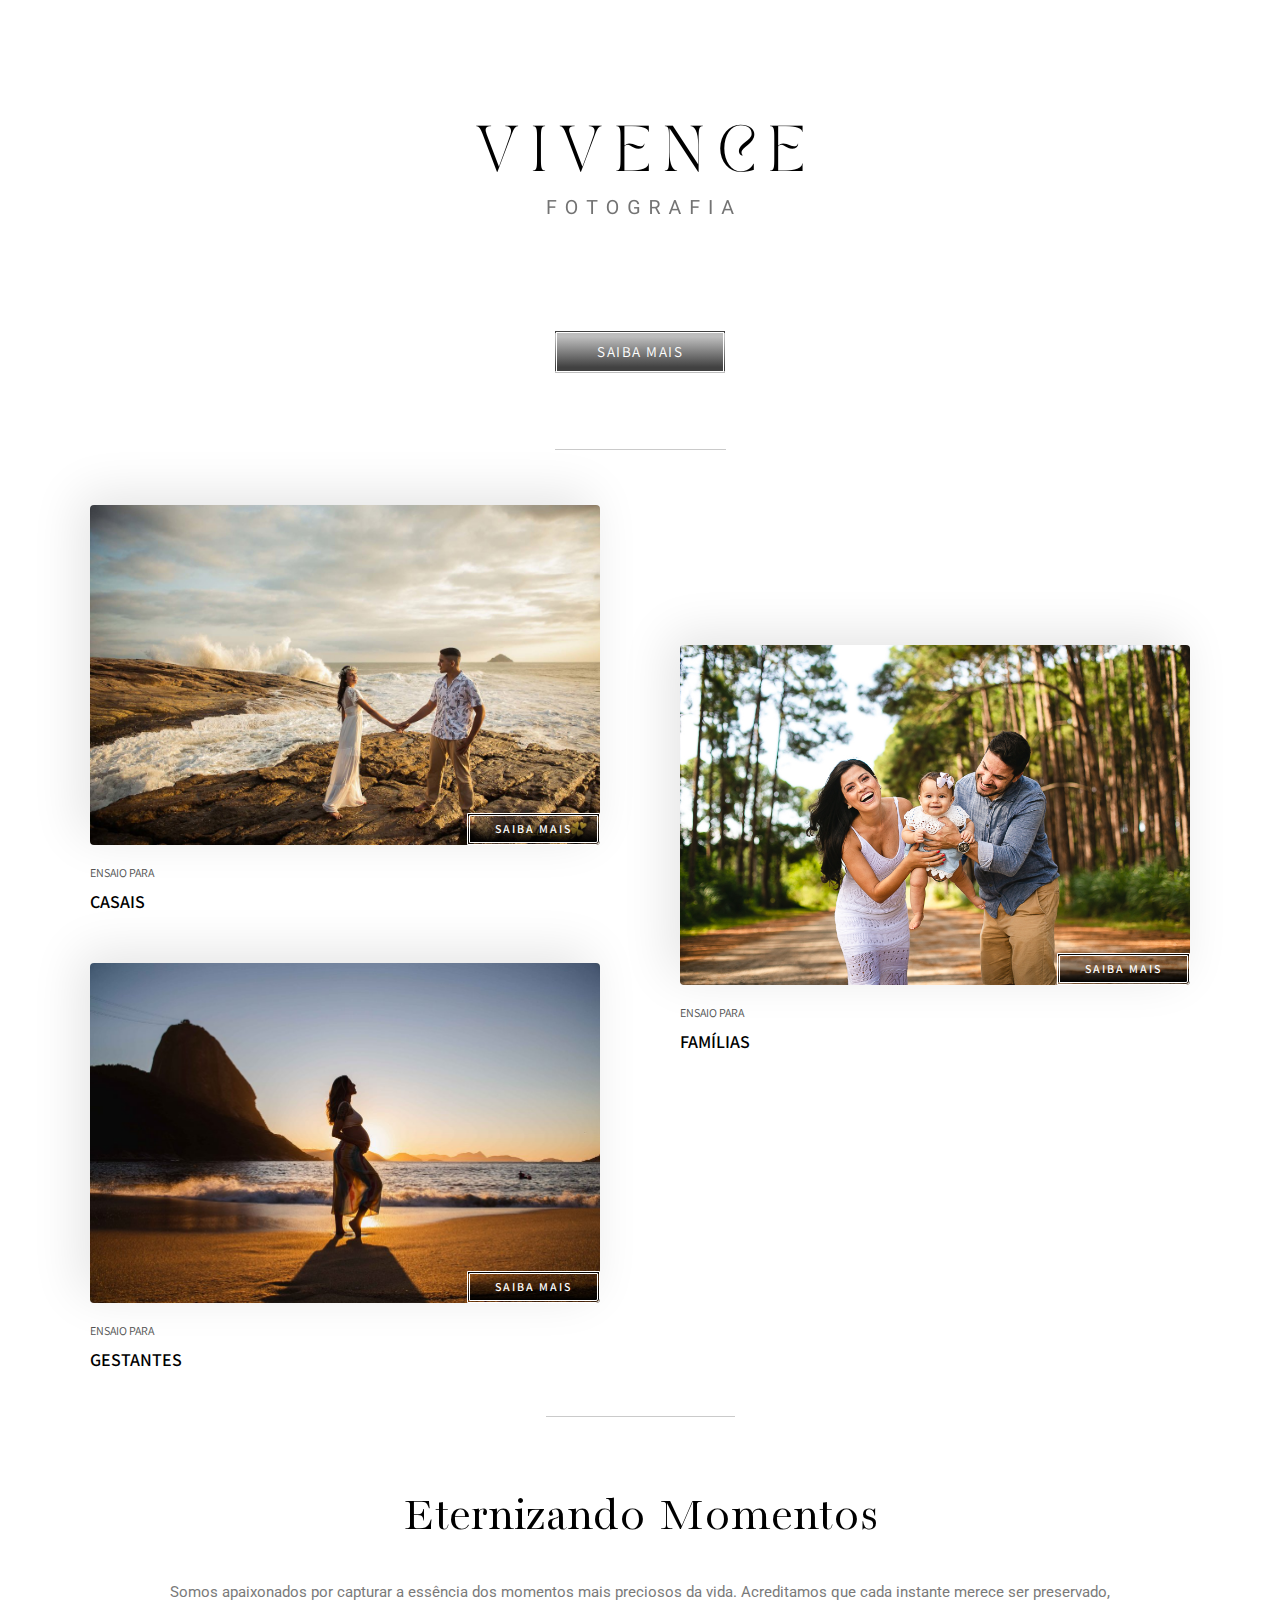
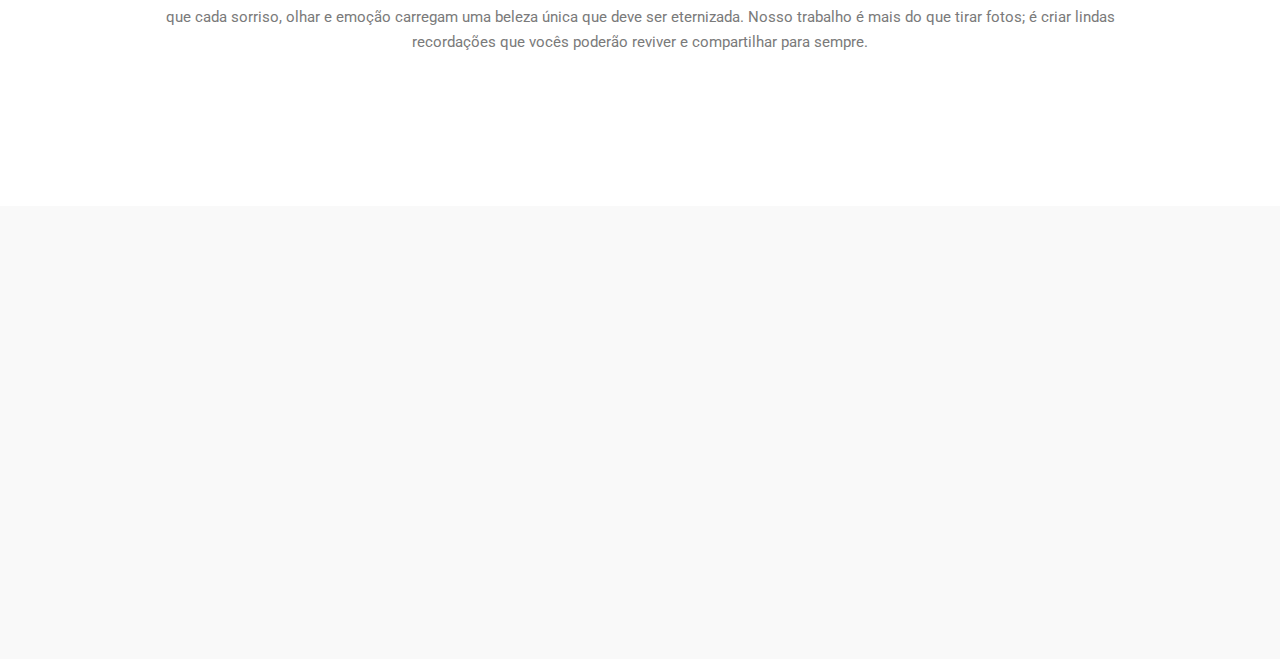
==== commit f92e2c75: "Deploying" ====
--- a/index.html
+++ b/index.html
@@ -60,8 +60,8 @@
 <link rel="stylesheet" id="swiper-css" href="/wp-content/plugins/elementor/assets/lib/swiper/v8/css/swiper.min.css?ver=8.4.5" media="all">
 <link rel="stylesheet" id="elementor-post-6-css" href="/wp-content/uploads/elementor/css/post-6.css?ver=1718722247" media="all">
 <link rel="stylesheet" id="elementor-global-css" href="/wp-content/uploads/elementor/css/global.css?ver=1718726443" media="all">
-<link rel="stylesheet" id="elementor-post-7-css" href="/wp-content/uploads/elementor/css/post-7.css?ver=1718726443" media="all">
-<link rel="stylesheet" id="google-fonts-1-css" href="https://fonts.googleapis.com/css?family=Roboto%3A100%2C100italic%2C200%2C200italic%2C300%2C300italic%2C400%2C400italic%2C500%2C500italic%2C600%2C600italic%2C700%2C700italic%2C800%2C800italic%2C900%2C900italic%7CRoboto+Slab%3A100%2C100italic%2C200%2C200italic%2C300%2C300italic%2C400%2C400italic%2C500%2C500italic%2C600%2C600italic%2C700%2C700italic%2C800%2C800italic%2C900%2C900italic%7CBad+Script%3A100%2C100italic%2C200%2C200italic%2C300%2C300italic%2C400%2C400italic%2C500%2C500italic%2C600%2C600italic%2C700%2C700italic%2C800%2C800italic%2C900%2C900italic%7CAutour+One%3A100%2C100italic%2C200%2C200italic%2C300%2C300italic%2C400%2C400italic%2C500%2C500italic%2C600%2C600italic%2C700%2C700italic%2C800%2C800italic%2C900%2C900italic%7CAssistant%3A100%2C100italic%2C200%2C200italic%2C300%2C300italic%2C400%2C400italic%2C500%2C500italic%2C600%2C600italic%2C700%2C700italic%2C800%2C800italic%2C900%2C900italic&#038;display=swap&#038;ver=6.5.4" media="all">
+<link rel="stylesheet" id="elementor-post-7-css" href="/wp-content/uploads/elementor/css/post-7.css?ver=1718769827" media="all">
+<link rel="stylesheet" id="google-fonts-1-css" href="https://fonts.googleapis.com/css?family=Roboto%3A100%2C100italic%2C200%2C200italic%2C300%2C300italic%2C400%2C400italic%2C500%2C500italic%2C600%2C600italic%2C700%2C700italic%2C800%2C800italic%2C900%2C900italic%7CRoboto+Slab%3A100%2C100italic%2C200%2C200italic%2C300%2C300italic%2C400%2C400italic%2C500%2C500italic%2C600%2C600italic%2C700%2C700italic%2C800%2C800italic%2C900%2C900italic%7CAssistant%3A100%2C100italic%2C200%2C200italic%2C300%2C300italic%2C400%2C400italic%2C500%2C500italic%2C600%2C600italic%2C700%2C700italic%2C800%2C800italic%2C900%2C900italic%7CBacasime+Antique%3A100%2C100italic%2C200%2C200italic%2C300%2C300italic%2C400%2C400italic%2C500%2C500italic%2C600%2C600italic%2C700%2C700italic%2C800%2C800italic%2C900%2C900italic%7CAutour+One%3A100%2C100italic%2C200%2C200italic%2C300%2C300italic%2C400%2C400italic%2C500%2C500italic%2C600%2C600italic%2C700%2C700italic%2C800%2C800italic%2C900%2C900italic&#038;display=swap&#038;ver=6.5.4" media="all">
 <link rel="preconnect" href="https://fonts.gstatic.com/" crossorigin>
 <link rel="https://api.w.org/" href="/wp-json/">
 <link rel="alternate" type="application/json" href="/wp-json/wp/v2/pages/7">
@@ -96,438 +96,225 @@
 </head>
 <body class="home page-template page-template-elementor_canvas page page-id-7 wp-embed-responsive elementor-default elementor-template-canvas elementor-kit-6 elementor-page elementor-page-7">
 			<div data-elementor-type="wp-page" data-elementor-id="7" class="elementor elementor-7">
-						<section class="elementor-section elementor-top-section elementor-element elementor-element-679fdfe2 elementor-section-height-min-height elementor-section-boxed elementor-section-height-default elementor-section-items-middle" data-id="679fdfe2" data-element_type="section" data-settings="{&quot;background_background&quot;:&quot;classic&quot;}">
-							<div class="elementor-background-overlay"></div>
-							<div class="elementor-container elementor-column-gap-default">
-					<div class="elementor-column elementor-col-50 elementor-top-column elementor-element elementor-element-32387f8a" data-id="32387f8a" data-element_type="column">
-			<div class="elementor-widget-wrap elementor-element-populated">
-						<div class="elementor-element elementor-element-23a270c7 elementor-widget elementor-widget-spacer" data-id="23a270c7" data-element_type="widget" data-widget_type="spacer.default">
+				<div class="elementor-element elementor-element-7392277 e-flex e-con-boxed e-con e-parent" data-id="7392277" data-element_type="container" data-settings="{&quot;background_background&quot;:&quot;gradient&quot;}">
+					<div class="e-con-inner">
+				<div class="elementor-element elementor-element-ea4ee88 elementor-widget elementor-widget-image" data-id="ea4ee88" data-element_type="widget" data-widget_type="image.default">
 				<div class="elementor-widget-container">
 			<style>/*! elementor - v3.22.0 - 17-06-2024 */
-.elementor-column .elementor-spacer-inner{height:var(--spacer-size)}.e-con{--container-widget-width:100%}.e-con-inner>.elementor-widget-spacer,.e-con>.elementor-widget-spacer{width:var(--container-widget-width,var(--spacer-size));--align-self:var(--container-widget-align-self,initial);--flex-shrink:0}.e-con-inner>.elementor-widget-spacer>.elementor-widget-container,.e-con>.elementor-widget-spacer>.elementor-widget-container{height:100%;width:100%}.e-con-inner>.elementor-widget-spacer>.elementor-widget-container>.elementor-spacer,.e-con>.elementor-widget-spacer>.elementor-widget-container>.elementor-spacer{height:100%}.e-con-inner>.elementor-widget-spacer>.elementor-widget-container>.elementor-spacer>.elementor-spacer-inner,.e-con>.elementor-widget-spacer>.elementor-widget-container>.elementor-spacer>.elementor-spacer-inner{height:var(--container-widget-height,var(--spacer-size))}.e-con-inner>.elementor-widget-spacer.elementor-widget-empty,.e-con>.elementor-widget-spacer.elementor-widget-empty{position:relative;min-height:22px;min-width:22px}.e-con-inner>.elementor-widget-spacer.elementor-widget-empty .elementor-widget-empty-icon,.e-con>.elementor-widget-spacer.elementor-widget-empty .elementor-widget-empty-icon{position:absolute;top:0;bottom:0;left:0;right:0;margin:auto;padding:0;width:22px;height:22px}</style>		<div class="elementor-spacer">
-			<div class="elementor-spacer-inner"></div>
-		</div>
-				</div>
-				</div>
-				<div class="elementor-element elementor-element-771c34dd elementor-widget elementor-widget-heading" data-id="771c34dd" data-element_type="widget" data-widget_type="heading.default">
-				<div class="elementor-widget-container">
-			<style>/*! elementor - v3.22.0 - 17-06-2024 */
-.elementor-heading-title{padding:0;margin:0;line-height:1}.elementor-widget-heading .elementor-heading-title[class*=elementor-size-]>a{color:inherit;font-size:inherit;line-height:inherit}.elementor-widget-heading .elementor-heading-title.elementor-size-small{font-size:15px}.elementor-widget-heading .elementor-heading-title.elementor-size-medium{font-size:19px}.elementor-widget-heading .elementor-heading-title.elementor-size-large{font-size:29px}.elementor-widget-heading .elementor-heading-title.elementor-size-xl{font-size:39px}.elementor-widget-heading .elementor-heading-title.elementor-size-xxl{font-size:59px}</style>
-<h1 class="elementor-heading-title elementor-size-default">Adam Walker</h1>		</div>
-				</div>
-				<div class="elementor-element elementor-element-1b2d653a elementor-widget elementor-widget-heading" data-id="1b2d653a" data-element_type="widget" data-widget_type="heading.default">
-				<div class="elementor-widget-container">
-			<h2 class="elementor-heading-title elementor-size-default">Professional
-Wedding photographer</h2>		</div>
-				</div>
-					</div>
-		</div>
-				<div class="elementor-column elementor-col-50 elementor-top-column elementor-element elementor-element-20b6c173" data-id="20b6c173" data-element_type="column">
-			<div class="elementor-widget-wrap elementor-element-populated">
-						<div class="elementor-element elementor-element-408d7133 elementor-arrows-position-outside elementor-widget elementor-widget-image-carousel" data-id="408d7133" data-element_type="widget" data-settings="{&quot;slides_to_show&quot;:&quot;1&quot;,&quot;effect&quot;:&quot;fade&quot;,&quot;navigation&quot;:&quot;arrows&quot;,&quot;autoplay&quot;:&quot;yes&quot;,&quot;pause_on_hover&quot;:&quot;yes&quot;,&quot;pause_on_interaction&quot;:&quot;yes&quot;,&quot;autoplay_speed&quot;:5000,&quot;infinite&quot;:&quot;yes&quot;,&quot;speed&quot;:500}" data-widget_type="image-carousel.default">
-				<div class="elementor-widget-container">
-			<style>/*! elementor - v3.22.0 - 17-06-2024 */
-.elementor-widget-image-carousel .swiper,.elementor-widget-image-carousel .swiper-container{position:static}.elementor-widget-image-carousel .swiper-container .swiper-slide figure,.elementor-widget-image-carousel .swiper .swiper-slide figure{line-height:inherit}.elementor-widget-image-carousel .swiper-slide{text-align:center}.elementor-image-carousel-wrapper:not(.swiper-container-initialized):not(.swiper-initialized) .swiper-slide{max-width:calc(100% / var(--e-image-carousel-slides-to-show, 3))}</style>		<div class="elementor-image-carousel-wrapper swiper" dir="rtl">
-			<div class="elementor-image-carousel swiper-wrapper" aria-live="off">
-								<div class="swiper-slide" role="group" aria-roledescription="slide" aria-label="1 de 4"><figure class="swiper-slide-inner"><img decoding="async" class="swiper-slide-image" src="/wp-content/uploads/2024/06/bride-female-outdoors-2122359.jpg" alt="bride-female-outdoors-2122359.jpg"></figure></div>
-<div class="swiper-slide" role="group" aria-roledescription="slide" aria-label="2 de 4"><figure class="swiper-slide-inner"><img decoding="async" class="swiper-slide-image" src="/wp-content/uploads/2024/06/bride-dress-fashion-2122351.jpg" alt="bride-dress-fashion-2122351.jpg"></figure></div>
-<div class="swiper-slide" role="group" aria-roledescription="slide" aria-label="3 de 4"><figure class="swiper-slide-inner"><img decoding="async" class="swiper-slide-image" src="/wp-content/uploads/2024/06/nathan-dumlao-569835-unsplash.jpg" alt="nathan-dumlao-569835-unsplash.jpg"></figure></div>
-<div class="swiper-slide" role="group" aria-roledescription="slide" aria-label="4 de 4"><figure class="swiper-slide-inner"><img decoding="async" class="swiper-slide-image" src="/wp-content/uploads/2024/06/vasily-koloda-620889-unsplash.jpg" alt="vasily-koloda-620889-unsplash.jpg"></figure></div>			</div>
-												<div class="elementor-swiper-button elementor-swiper-button-prev" role="button" tabindex="0">
-						<svg aria-hidden="true" class="e-font-icon-svg e-eicon-chevron-left" viewbox="0 0 1000 1000" xmlns="http://www.w3.org/2000/svg"><path d="M646 125C629 125 613 133 604 142L308 442C296 454 292 471 292 487 292 504 296 521 308 533L604 854C617 867 629 875 646 875 663 875 679 871 692 858 704 846 713 829 713 812 713 796 708 779 692 767L438 487 692 225C700 217 708 204 708 187 708 171 704 154 692 142 675 129 663 125 646 125Z"></path></svg>					</div>
-					<div class="elementor-swiper-button elementor-swiper-button-next" role="button" tabindex="0">
-						<svg aria-hidden="true" class="e-font-icon-svg e-eicon-chevron-right" viewbox="0 0 1000 1000" xmlns="http://www.w3.org/2000/svg"><path d="M696 533C708 521 713 504 713 487 713 471 708 454 696 446L400 146C388 133 375 125 354 125 338 125 325 129 313 142 300 154 292 171 292 187 292 204 296 221 308 233L563 492 304 771C292 783 288 800 288 817 288 833 296 850 308 863 321 871 338 875 354 875 371 875 388 867 400 854L696 533Z"></path></svg>					</div>
-				
-									</div>
-				</div>
-				</div>
-					</div>
-		</div>
-					</div>
-		</section>
-				<section class="elementor-section elementor-top-section elementor-element elementor-element-6756de12 elementor-section-boxed elementor-section-height-default elementor-section-height-default" data-id="6756de12" data-element_type="section" data-settings="{&quot;background_background&quot;:&quot;classic&quot;}">
-							<div class="elementor-background-overlay"></div>
-							<div class="elementor-container elementor-column-gap-default">
-					<div class="elementor-column elementor-col-100 elementor-top-column elementor-element elementor-element-52c87dc9" data-id="52c87dc9" data-element_type="column">
-			<div class="elementor-widget-wrap elementor-element-populated">
-						<div class="elementor-element elementor-element-29016c85 elementor-invisible elementor-widget elementor-widget-heading" data-id="29016c85" data-element_type="widget" data-settings="{&quot;_animation&quot;:&quot;fadeInUp&quot;}" data-widget_type="heading.default">
-				<div class="elementor-widget-container">
-			<h3 class="elementor-heading-title elementor-size-default">Awards</h3>		</div>
-				</div>
-				<section class="elementor-section elementor-inner-section elementor-element elementor-element-21f0dcaf elementor-section-boxed elementor-section-height-default elementor-section-height-default" data-id="21f0dcaf" data-element_type="section">
-						<div class="elementor-container elementor-column-gap-default">
-					<div class="elementor-column elementor-col-20 elementor-inner-column elementor-element elementor-element-a9da97e" data-id="a9da97e" data-element_type="column">
-			<div class="elementor-widget-wrap elementor-element-populated">
-						<div class="elementor-element elementor-element-7a8f926a elementor-widget elementor-widget-image" data-id="7a8f926a" data-element_type="widget" data-widget_type="image.default">
-				<div class="elementor-widget-container">
-			<style>/*! elementor - v3.22.0 - 17-06-2024 */
-.elementor-widget-image{text-align:center}.elementor-widget-image a{display:inline-block}.elementor-widget-image a img[src$=".svg"]{width:48px}.elementor-widget-image img{vertical-align:middle;display:inline-block}</style>										<img decoding="async" src="/wp-content/uploads/2024/06/win.png" title="win.png" alt="win.png" loading="lazy">													</div>
-				</div>
-				<div class="elementor-element elementor-element-1331841f elementor-widget elementor-widget-heading" data-id="1331841f" data-element_type="widget" data-widget_type="heading.default">
-				<div class="elementor-widget-container">
-			<h2 class="elementor-heading-title elementor-size-default">USA TOP<br>
-WEDDING<br>
-PHOTOGRAPHER</h2>		</div>
-				</div>
-					</div>
-		</div>
-				<div class="elementor-column elementor-col-20 elementor-inner-column elementor-element elementor-element-4dfa517f" data-id="4dfa517f" data-element_type="column">
-			<div class="elementor-widget-wrap elementor-element-populated">
-						<div class="elementor-element elementor-element-49e82d96 elementor-widget elementor-widget-image" data-id="49e82d96" data-element_type="widget" data-widget_type="image.default">
-				<div class="elementor-widget-container">
-													<img decoding="async" src="/wp-content/uploads/2024/06/win.png" title="win.png" alt="win.png" loading="lazy">													</div>
-				</div>
-				<div class="elementor-element elementor-element-7b0644 elementor-widget elementor-widget-heading" data-id="7b0644" data-element_type="widget" data-widget_type="heading.default">
-				<div class="elementor-widget-container">
-			<h2 class="elementor-heading-title elementor-size-default">UK TOP 50<br>
-WEDDING<br>
-PHOTOGRAPHER</h2>		</div>
-				</div>
-					</div>
-		</div>
-				<div class="elementor-column elementor-col-20 elementor-inner-column elementor-element elementor-element-7d8c00db" data-id="7d8c00db" data-element_type="column">
-			<div class="elementor-widget-wrap elementor-element-populated">
-						<div class="elementor-element elementor-element-8b14107 elementor-widget elementor-widget-image" data-id="8b14107" data-element_type="widget" data-widget_type="image.default">
-				<div class="elementor-widget-container">
-													<img decoding="async" src="/wp-content/uploads/2024/06/win.png" title="win.png" alt="win.png" loading="lazy">													</div>
-				</div>
-				<div class="elementor-element elementor-element-41db4c15 elementor-widget elementor-widget-heading" data-id="41db4c15" data-element_type="widget" data-widget_type="heading.default">
-				<div class="elementor-widget-container">
-			<h2 class="elementor-heading-title elementor-size-default">WORLD TOP 100<br>
-WEDDING<br>
-PHOTOGRAPHER</h2>		</div>
-				</div>
-					</div>
-		</div>
-				<div class="elementor-column elementor-col-20 elementor-inner-column elementor-element elementor-element-237c6c0e" data-id="237c6c0e" data-element_type="column">
-			<div class="elementor-widget-wrap elementor-element-populated">
-						<div class="elementor-element elementor-element-1d2af27e elementor-widget elementor-widget-image" data-id="1d2af27e" data-element_type="widget" data-widget_type="image.default">
-				<div class="elementor-widget-container">
-													<img decoding="async" src="/wp-content/uploads/2024/06/win.png" title="win.png" alt="win.png" loading="lazy">													</div>
-				</div>
-				<div class="elementor-element elementor-element-dbd7fd9 elementor-widget elementor-widget-heading" data-id="dbd7fd9" data-element_type="widget" data-widget_type="heading.default">
-				<div class="elementor-widget-container">
-			<h2 class="elementor-heading-title elementor-size-default">USA BEST<br>
-WEDDING<br>
-FILM</h2>		</div>
-				</div>
-					</div>
-		</div>
-				<div class="elementor-column elementor-col-20 elementor-inner-column elementor-element elementor-element-d02f892" data-id="d02f892" data-element_type="column">
-			<div class="elementor-widget-wrap elementor-element-populated">
-						<div class="elementor-element elementor-element-629a02d0 elementor-widget elementor-widget-image" data-id="629a02d0" data-element_type="widget" data-widget_type="image.default">
-				<div class="elementor-widget-container">
-													<img decoding="async" src="/wp-content/uploads/2024/06/win.png" title="win.png" alt="win.png" loading="lazy">													</div>
-				</div>
-				<div class="elementor-element elementor-element-77168c45 elementor-widget elementor-widget-heading" data-id="77168c45" data-element_type="widget" data-widget_type="heading.default">
-				<div class="elementor-widget-container">
-			<h2 class="elementor-heading-title elementor-size-default">USA TOP<br>
-WEDDING<br>
-PHOTOGRAPHER</h2>		</div>
-				</div>
-					</div>
-		</div>
-					</div>
-		</section>
-					</div>
-		</div>
-					</div>
-		</section>
-				<section class="elementor-section elementor-top-section elementor-element elementor-element-7647b31f elementor-section-boxed elementor-section-height-default elementor-section-height-default" data-id="7647b31f" data-element_type="section" data-settings="{&quot;background_background&quot;:&quot;classic&quot;}">
-						<div class="elementor-container elementor-column-gap-default">
-					<div class="elementor-column elementor-col-50 elementor-top-column elementor-element elementor-element-4dbdd41a" data-id="4dbdd41a" data-element_type="column">
-			<div class="elementor-widget-wrap elementor-element-populated">
-						<section class="elementor-section elementor-inner-section elementor-element elementor-element-7bad7d6c elementor-section-boxed elementor-section-height-default elementor-section-height-default" data-id="7bad7d6c" data-element_type="section">
-						<div class="elementor-container elementor-column-gap-default">
-					<div class="elementor-column elementor-col-100 elementor-inner-column elementor-element elementor-element-374cb6c7" data-id="374cb6c7" data-element_type="column">
-			<div class="elementor-widget-wrap elementor-element-populated">
-						<div class="elementor-element elementor-element-3a01570d elementor-widget elementor-widget-image" data-id="3a01570d" data-element_type="widget" data-widget_type="image.default">
-				<div class="elementor-widget-container">
-													<img fetchpriority="high" decoding="async" width="1024" height="683" src="/wp-content/uploads/2024/06/beach-bride-bride-and-groom-1679822.jpg" class="attachment-large size-large wp-image-17" alt="">													</div>
-				</div>
-				<div class="elementor-element elementor-element-2b00abc3 elementor-align-right elementor-widget elementor-widget-button" data-id="2b00abc3" data-element_type="widget" data-widget_type="button.default">
+.elementor-widget-image{text-align:center}.elementor-widget-image a{display:inline-block}.elementor-widget-image a img[src$=".svg"]{width:48px}.elementor-widget-image img{vertical-align:middle;display:inline-block}</style>										<img fetchpriority="high" decoding="async" width="1000" height="300" src="/wp-content/uploads/2024/06/Design-sem-nome-13.png" class="attachment-large size-large wp-image-63" alt="">													</div>
+				</div>
+				<div class="elementor-element elementor-element-7709b22 elementor-align-center elementor-widget elementor-widget-button" data-id="7709b22" data-element_type="widget" data-widget_type="button.default">
 				<div class="elementor-widget-container">
 					<div class="elementor-button-wrapper">
 			<a class="elementor-button elementor-button-link elementor-size-sm" href="#">
 						<span class="elementor-button-content-wrapper">
-									<span class="elementor-button-text">View More</span>
+									<span class="elementor-button-text">SAIBA MAIS</span>
 					</span>
 					</a>
 		</div>
 				</div>
 				</div>
-				<div class="elementor-element elementor-element-476880c6 elementor-widget elementor-widget-text-editor" data-id="476880c6" data-element_type="widget" data-widget_type="text-editor.default">
+		<div class="elementor-element elementor-element-062c204 e-con-full e-flex e-con e-child" data-id="062c204" data-element_type="container">
+				</div>
+				<div class="elementor-element elementor-element-500590f elementor-widget-divider--view-line elementor-widget elementor-widget-divider" data-id="500590f" data-element_type="widget" data-widget_type="divider.default">
 				<div class="elementor-widget-container">
 			<style>/*! elementor - v3.22.0 - 17-06-2024 */
-.elementor-widget-text-editor.elementor-drop-cap-view-stacked .elementor-drop-cap{background-color:#69727d;color:#fff}.elementor-widget-text-editor.elementor-drop-cap-view-framed .elementor-drop-cap{color:#69727d;border:3px solid;background-color:transparent}.elementor-widget-text-editor:not(.elementor-drop-cap-view-default) .elementor-drop-cap{margin-top:8px}.elementor-widget-text-editor:not(.elementor-drop-cap-view-default) .elementor-drop-cap-letter{width:1em;height:1em}.elementor-widget-text-editor .elementor-drop-cap{float:left;text-align:center;line-height:1;font-size:50px}.elementor-widget-text-editor .elementor-drop-cap-letter{display:inline-block}</style>				Broaddus Avenue, Connecticut						</div>
-				</div>
-				<div class="elementor-element elementor-element-6fd2c59a elementor-widget elementor-widget-heading" data-id="6fd2c59a" data-element_type="widget" data-widget_type="heading.default">
-				<div class="elementor-widget-container">
-			<h2 class="elementor-heading-title elementor-size-default"><a href="#">Mike & Anna</a></h2>		</div>
-				</div>
-					</div>
-		</div>
-					</div>
-		</section>
-				<section class="elementor-section elementor-inner-section elementor-element elementor-element-452e485d elementor-section-boxed elementor-section-height-default elementor-section-height-default" data-id="452e485d" data-element_type="section">
-						<div class="elementor-container elementor-column-gap-default">
-					<div class="elementor-column elementor-col-100 elementor-inner-column elementor-element elementor-element-37c4528" data-id="37c4528" data-element_type="column">
-			<div class="elementor-widget-wrap elementor-element-populated">
-						<div class="elementor-element elementor-element-3d4f2c7a elementor-widget elementor-widget-image" data-id="3d4f2c7a" data-element_type="widget" data-widget_type="image.default">
-				<div class="elementor-widget-container">
-													<img decoding="async" width="1024" height="683" src="/wp-content/uploads/2024/06/ancient-arch-architecture-2041101.jpg" class="attachment-large size-large wp-image-18" alt="">													</div>
-				</div>
-				<div class="elementor-element elementor-element-5005228a elementor-align-right elementor-widget elementor-widget-button" data-id="5005228a" data-element_type="widget" data-widget_type="button.default">
+.elementor-widget-divider{--divider-border-style:none;--divider-border-width:1px;--divider-color:#0c0d0e;--divider-icon-size:20px;--divider-element-spacing:10px;--divider-pattern-height:24px;--divider-pattern-size:20px;--divider-pattern-url:none;--divider-pattern-repeat:repeat-x}.elementor-widget-divider .elementor-divider{display:flex}.elementor-widget-divider .elementor-divider__text{font-size:15px;line-height:1;max-width:95%}.elementor-widget-divider .elementor-divider__element{margin:0 var(--divider-element-spacing);flex-shrink:0}.elementor-widget-divider .elementor-icon{font-size:var(--divider-icon-size)}.elementor-widget-divider .elementor-divider-separator{display:flex;margin:0;direction:ltr}.elementor-widget-divider--view-line_icon .elementor-divider-separator,.elementor-widget-divider--view-line_text .elementor-divider-separator{align-items:center}.elementor-widget-divider--view-line_icon .elementor-divider-separator:after,.elementor-widget-divider--view-line_icon .elementor-divider-separator:before,.elementor-widget-divider--view-line_text .elementor-divider-separator:after,.elementor-widget-divider--view-line_text .elementor-divider-separator:before{display:block;content:"";border-block-end:0;flex-grow:1;border-block-start:var(--divider-border-width) var(--divider-border-style) var(--divider-color)}.elementor-widget-divider--element-align-left .elementor-divider .elementor-divider-separator>.elementor-divider__svg:first-of-type{flex-grow:0;flex-shrink:100}.elementor-widget-divider--element-align-left .elementor-divider-separator:before{content:none}.elementor-widget-divider--element-align-left .elementor-divider__element{margin-left:0}.elementor-widget-divider--element-align-right .elementor-divider .elementor-divider-separator>.elementor-divider__svg:last-of-type{flex-grow:0;flex-shrink:100}.elementor-widget-divider--element-align-right .elementor-divider-separator:after{content:none}.elementor-widget-divider--element-align-right .elementor-divider__element{margin-right:0}.elementor-widget-divider--element-align-start .elementor-divider .elementor-divider-separator>.elementor-divider__svg:first-of-type{flex-grow:0;flex-shrink:100}.elementor-widget-divider--element-align-start .elementor-divider-separator:before{content:none}.elementor-widget-divider--element-align-start .elementor-divider__element{margin-inline-start:0}.elementor-widget-divider--element-align-end .elementor-divider .elementor-divider-separator>.elementor-divider__svg:last-of-type{flex-grow:0;flex-shrink:100}.elementor-widget-divider--element-align-end .elementor-divider-separator:after{content:none}.elementor-widget-divider--element-align-end .elementor-divider__element{margin-inline-end:0}.elementor-widget-divider:not(.elementor-widget-divider--view-line_text):not(.elementor-widget-divider--view-line_icon) .elementor-divider-separator{border-block-start:var(--divider-border-width) var(--divider-border-style) var(--divider-color)}.elementor-widget-divider--separator-type-pattern{--divider-border-style:none}.elementor-widget-divider--separator-type-pattern.elementor-widget-divider--view-line .elementor-divider-separator,.elementor-widget-divider--separator-type-pattern:not(.elementor-widget-divider--view-line) .elementor-divider-separator:after,.elementor-widget-divider--separator-type-pattern:not(.elementor-widget-divider--view-line) .elementor-divider-separator:before,.elementor-widget-divider--separator-type-pattern:not([class*=elementor-widget-divider--view]) .elementor-divider-separator{width:100%;min-height:var(--divider-pattern-height);-webkit-mask-size:var(--divider-pattern-size) 100%;mask-size:var(--divider-pattern-size) 100%;-webkit-mask-repeat:var(--divider-pattern-repeat);mask-repeat:var(--divider-pattern-repeat);background-color:var(--divider-color);-webkit-mask-image:var(--divider-pattern-url);mask-image:var(--divider-pattern-url)}.elementor-widget-divider--no-spacing{--divider-pattern-size:auto}.elementor-widget-divider--bg-round{--divider-pattern-repeat:round}.rtl .elementor-widget-divider .elementor-divider__text{direction:rtl}.e-con-inner>.elementor-widget-divider,.e-con>.elementor-widget-divider{width:var(--container-widget-width,100%);--flex-grow:var(--container-widget-flex-grow)}</style>		<div class="elementor-divider">
+			<span class="elementor-divider-separator">
+						</span>
+		</div>
+				</div>
+				</div>
+		<div class="elementor-element elementor-element-9138698 e-con-full e-flex e-con e-child" data-id="9138698" data-element_type="container">
+				</div>
+					</div>
+				</div>
+		<div class="elementor-element elementor-element-01001ab e-flex e-con-boxed e-con e-parent" data-id="01001ab" data-element_type="container" data-settings="{&quot;background_background&quot;:&quot;classic&quot;}">
+					<div class="e-con-inner">
+					</div>
+				</div>
+				<section class="elementor-section elementor-top-section elementor-element elementor-element-7647b31f elementor-section-boxed elementor-section-height-default elementor-section-height-default" data-id="7647b31f" data-element_type="section" data-settings="{&quot;background_background&quot;:&quot;classic&quot;}">
+						<div class="elementor-container elementor-column-gap-default">
+					<div class="elementor-column elementor-col-50 elementor-top-column elementor-element elementor-element-4dbdd41a" data-id="4dbdd41a" data-element_type="column">
+			<div class="elementor-widget-wrap elementor-element-populated">
+						<section class="elementor-section elementor-inner-section elementor-element elementor-element-7bad7d6c elementor-section-boxed elementor-section-height-default elementor-section-height-default" data-id="7bad7d6c" data-element_type="section">
+						<div class="elementor-container elementor-column-gap-default">
+					<div class="elementor-column elementor-col-100 elementor-inner-column elementor-element elementor-element-374cb6c7" data-id="374cb6c7" data-element_type="column">
+			<div class="elementor-widget-wrap elementor-element-populated">
+						<div class="elementor-element elementor-element-3d4f2c7a elementor-widget elementor-widget-image" data-id="3d4f2c7a" data-element_type="widget" data-settings="{&quot;_animation&quot;:&quot;none&quot;}" data-widget_type="image.default">
+				<div class="elementor-widget-container">
+													<img decoding="async" width="1024" height="683" src="/wp-content/uploads/2024/06/photolima_fotografia_de_casamento__fotografos_de_mogi_das_cruzes__foto_na_praia__casal_na_praia__pre_wedding__13_.jpg" class="attachment-large size-large wp-image-47" alt="">													</div>
+				</div>
+				<div class="elementor-element elementor-element-2b00abc3 elementor-align-right elementor-widget elementor-widget-button" data-id="2b00abc3" data-element_type="widget" data-widget_type="button.default">
 				<div class="elementor-widget-container">
 					<div class="elementor-button-wrapper">
 			<a class="elementor-button elementor-button-link elementor-size-sm" href="#">
 						<span class="elementor-button-content-wrapper">
-									<span class="elementor-button-text">View More</span>
+									<span class="elementor-button-text">saiba mais</span>
 					</span>
 					</a>
 		</div>
 				</div>
 				</div>
-				<div class="elementor-element elementor-element-d62a998 elementor-widget elementor-widget-text-editor" data-id="d62a998" data-element_type="widget" data-widget_type="text-editor.default">
-				<div class="elementor-widget-container">
-							Sunburst Drive, Florida						</div>
-				</div>
-				<div class="elementor-element elementor-element-3d64502a elementor-widget elementor-widget-heading" data-id="3d64502a" data-element_type="widget" data-widget_type="heading.default">
-				<div class="elementor-widget-container">
-			<h2 class="elementor-heading-title elementor-size-default"><a href="#">Travis & Helga</a></h2>		</div>
-				</div>
-					</div>
-		</div>
-					</div>
-		</section>
-				<section class="elementor-section elementor-inner-section elementor-element elementor-element-af4de19 elementor-section-boxed elementor-section-height-default elementor-section-height-default" data-id="af4de19" data-element_type="section">
-						<div class="elementor-container elementor-column-gap-default">
-					<div class="elementor-column elementor-col-100 elementor-inner-column elementor-element elementor-element-3c13be08" data-id="3c13be08" data-element_type="column">
-			<div class="elementor-widget-wrap elementor-element-populated">
-						<div class="elementor-element elementor-element-d9b650a elementor-widget elementor-widget-image" data-id="d9b650a" data-element_type="widget" data-widget_type="image.default">
-				<div class="elementor-widget-container">
-													<img decoding="async" width="1024" height="683" src="/wp-content/uploads/2024/06/eliza-szablinska-4336601-unsplash.jpg" class="attachment-large size-large wp-image-19" alt="">													</div>
-				</div>
-				<div class="elementor-element elementor-element-141e73a elementor-align-right elementor-widget elementor-widget-button" data-id="141e73a" data-element_type="widget" data-widget_type="button.default">
+				<div class="elementor-element elementor-element-476880c6 elementor-widget elementor-widget-text-editor" data-id="476880c6" data-element_type="widget" data-widget_type="text-editor.default">
+				<div class="elementor-widget-container">
+			<style>/*! elementor - v3.22.0 - 17-06-2024 */
+.elementor-widget-text-editor.elementor-drop-cap-view-stacked .elementor-drop-cap{background-color:#69727d;color:#fff}.elementor-widget-text-editor.elementor-drop-cap-view-framed .elementor-drop-cap{color:#69727d;border:3px solid;background-color:transparent}.elementor-widget-text-editor:not(.elementor-drop-cap-view-default) .elementor-drop-cap{margin-top:8px}.elementor-widget-text-editor:not(.elementor-drop-cap-view-default) .elementor-drop-cap-letter{width:1em;height:1em}.elementor-widget-text-editor .elementor-drop-cap{float:left;text-align:center;line-height:1;font-size:50px}.elementor-widget-text-editor .elementor-drop-cap-letter{display:inline-block}</style>				<p>ensaio para</p>						</div>
+				</div>
+				<div class="elementor-element elementor-element-6fd2c59a elementor-widget elementor-widget-heading" data-id="6fd2c59a" data-element_type="widget" data-widget_type="heading.default">
+				<div class="elementor-widget-container">
+			<style>/*! elementor - v3.22.0 - 17-06-2024 */
+.elementor-heading-title{padding:0;margin:0;line-height:1}.elementor-widget-heading .elementor-heading-title[class*=elementor-size-]>a{color:inherit;font-size:inherit;line-height:inherit}.elementor-widget-heading .elementor-heading-title.elementor-size-small{font-size:15px}.elementor-widget-heading .elementor-heading-title.elementor-size-medium{font-size:19px}.elementor-widget-heading .elementor-heading-title.elementor-size-large{font-size:29px}.elementor-widget-heading .elementor-heading-title.elementor-size-xl{font-size:39px}.elementor-widget-heading .elementor-heading-title.elementor-size-xxl{font-size:59px}</style>
+<h2 class="elementor-heading-title elementor-size-default"><a href="#">casais</a></h2>		</div>
+				</div>
+					</div>
+		</div>
+					</div>
+		</section>
+				<section class="elementor-section elementor-inner-section elementor-element elementor-element-452e485d elementor-section-boxed elementor-section-height-default elementor-section-height-default" data-id="452e485d" data-element_type="section">
+						<div class="elementor-container elementor-column-gap-default">
+					<div class="elementor-column elementor-col-100 elementor-inner-column elementor-element elementor-element-37c4528" data-id="37c4528" data-element_type="column">
+			<div class="elementor-widget-wrap elementor-element-populated">
+						<div class="elementor-element elementor-element-3a01570d elementor-widget elementor-widget-image" data-id="3a01570d" data-element_type="widget" data-widget_type="image.default">
+				<div class="elementor-widget-container">
+													<img decoding="async" width="1024" height="683" src="/wp-content/uploads/2024/06/ensaio-gestante-nat-praia-vermelha-rio-de-janeiro-rj-por-anna-rosestolato-fotografia-11-1024x683-1.jpg" class="attachment-large size-large wp-image-46" alt="">													</div>
+				</div>
+				<div class="elementor-element elementor-element-5005228a elementor-align-right elementor-widget elementor-widget-button" data-id="5005228a" data-element_type="widget" data-widget_type="button.default">
 				<div class="elementor-widget-container">
 					<div class="elementor-button-wrapper">
 			<a class="elementor-button elementor-button-link elementor-size-sm" href="#">
 						<span class="elementor-button-content-wrapper">
-									<span class="elementor-button-text">View More</span>
+									<span class="elementor-button-text">saiba mais</span>
 					</span>
 					</a>
 		</div>
 				</div>
 				</div>
-				<div class="elementor-element elementor-element-61d3c1ed elementor-widget elementor-widget-text-editor" data-id="61d3c1ed" data-element_type="widget" data-widget_type="text-editor.default">
-				<div class="elementor-widget-container">
-							Caynor Circle, New Jersey						</div>
-				</div>
-				<div class="elementor-element elementor-element-76f275a2 elementor-widget elementor-widget-heading" data-id="76f275a2" data-element_type="widget" data-widget_type="heading.default">
-				<div class="elementor-widget-container">
-			<h2 class="elementor-heading-title elementor-size-default"><a href="#">Dan & Julia</a></h2>		</div>
-				</div>
-					</div>
-		</div>
-					</div>
-		</section>
-				<section class="elementor-section elementor-inner-section elementor-element elementor-element-304c403c elementor-section-boxed elementor-section-height-default elementor-section-height-default" data-id="304c403c" data-element_type="section">
-						<div class="elementor-container elementor-column-gap-default">
-					<div class="elementor-column elementor-col-100 elementor-inner-column elementor-element elementor-element-5d2bc0a1" data-id="5d2bc0a1" data-element_type="column">
-			<div class="elementor-widget-wrap elementor-element-populated">
-						<div class="elementor-element elementor-element-24ac8e4e elementor-widget elementor-widget-image" data-id="24ac8e4e" data-element_type="widget" data-widget_type="image.default">
-				<div class="elementor-widget-container">
-													<img loading="lazy" decoding="async" width="1024" height="683" src="/wp-content/uploads/2024/06/dmitry-schemelev-1205165-unsplash-min.jpg" class="attachment-large size-large wp-image-20" alt="">													</div>
-				</div>
-				<div class="elementor-element elementor-element-2101e451 elementor-align-right elementor-widget elementor-widget-button" data-id="2101e451" data-element_type="widget" data-widget_type="button.default">
+				<div class="elementor-element elementor-element-d62a998 elementor-widget elementor-widget-text-editor" data-id="d62a998" data-element_type="widget" data-widget_type="text-editor.default">
+				<div class="elementor-widget-container">
+							<p>ensaio para</p>						</div>
+				</div>
+				<div class="elementor-element elementor-element-3d64502a elementor-widget elementor-widget-heading" data-id="3d64502a" data-element_type="widget" data-widget_type="heading.default">
+				<div class="elementor-widget-container">
+			<h2 class="elementor-heading-title elementor-size-default"><a href="#">gestantes</a></h2>		</div>
+				</div>
+					</div>
+		</div>
+					</div>
+		</section>
+					</div>
+		</div>
+				<div class="elementor-column elementor-col-50 elementor-top-column elementor-element elementor-element-64fbd31" data-id="64fbd31" data-element_type="column">
+			<div class="elementor-widget-wrap elementor-element-populated">
+						<section class="elementor-section elementor-inner-section elementor-element elementor-element-3861590d elementor-section-boxed elementor-section-height-default elementor-section-height-default" data-id="3861590d" data-element_type="section">
+						<div class="elementor-container elementor-column-gap-default">
+					<div class="elementor-column elementor-col-100 elementor-inner-column elementor-element elementor-element-49f2b7fb" data-id="49f2b7fb" data-element_type="column">
+			<div class="elementor-widget-wrap elementor-element-populated">
+						<div class="elementor-element elementor-element-202f0308 elementor-widget elementor-widget-image" data-id="202f0308" data-element_type="widget" data-widget_type="image.default">
+				<div class="elementor-widget-container">
+													<img loading="lazy" decoding="async" width="960" height="640" src="/wp-content/uploads/2024/06/ensaio_familia_costa_da_lagoa_martina_raisa_mello_fotografia__34_.jpg" class="attachment-large size-large wp-image-45" alt="">													</div>
+				</div>
+				<div class="elementor-element elementor-element-48c1a993 elementor-align-right elementor-widget elementor-widget-button" data-id="48c1a993" data-element_type="widget" data-widget_type="button.default">
 				<div class="elementor-widget-container">
 					<div class="elementor-button-wrapper">
 			<a class="elementor-button elementor-button-link elementor-size-sm" href="#">
 						<span class="elementor-button-content-wrapper">
-									<span class="elementor-button-text">View More</span>
+									<span class="elementor-button-text">saiba mais</span>
 					</span>
 					</a>
 		</div>
 				</div>
 				</div>
-				<div class="elementor-element elementor-element-55fb161f elementor-widget elementor-widget-text-editor" data-id="55fb161f" data-element_type="widget" data-widget_type="text-editor.default">
-				<div class="elementor-widget-container">
-							Caynor Circle, New Jersey						</div>
-				</div>
-				<div class="elementor-element elementor-element-b4a6eeb elementor-widget elementor-widget-heading" data-id="b4a6eeb" data-element_type="widget" data-widget_type="heading.default">
-				<div class="elementor-widget-container">
-			<h2 class="elementor-heading-title elementor-size-default"><a href="#">Stan & Gloria</a></h2>		</div>
-				</div>
-					</div>
-		</div>
-					</div>
-		</section>
-					</div>
-		</div>
-				<div class="elementor-column elementor-col-50 elementor-top-column elementor-element elementor-element-64fbd31" data-id="64fbd31" data-element_type="column">
-			<div class="elementor-widget-wrap elementor-element-populated">
-						<div class="elementor-element elementor-element-62a4157d elementor-widget elementor-widget-heading" data-id="62a4157d" data-element_type="widget" data-widget_type="heading.default">
-				<div class="elementor-widget-container">
-			<h3 class="elementor-heading-title elementor-size-default">The latest <br>from the Journal</h3>		</div>
-				</div>
-				<section class="elementor-section elementor-inner-section elementor-element elementor-element-3861590d elementor-section-boxed elementor-section-height-default elementor-section-height-default" data-id="3861590d" data-element_type="section">
-						<div class="elementor-container elementor-column-gap-default">
-					<div class="elementor-column elementor-col-100 elementor-inner-column elementor-element elementor-element-49f2b7fb" data-id="49f2b7fb" data-element_type="column">
-			<div class="elementor-widget-wrap elementor-element-populated">
-						<div class="elementor-element elementor-element-202f0308 elementor-widget elementor-widget-image" data-id="202f0308" data-element_type="widget" data-widget_type="image.default">
-				<div class="elementor-widget-container">
-													<img loading="lazy" decoding="async" width="1024" height="683" src="/wp-content/uploads/2024/06/chi-n-ph-m-217314-unsplash-min.jpg" class="attachment-large size-large wp-image-21" alt="">													</div>
-				</div>
-				<div class="elementor-element elementor-element-48c1a993 elementor-align-right elementor-widget elementor-widget-button" data-id="48c1a993" data-element_type="widget" data-widget_type="button.default">
+				<div class="elementor-element elementor-element-7974d052 elementor-widget elementor-widget-text-editor" data-id="7974d052" data-element_type="widget" data-widget_type="text-editor.default">
+				<div class="elementor-widget-container">
+							<p>ensaio para</p>						</div>
+				</div>
+				<div class="elementor-element elementor-element-66607a75 elementor-widget elementor-widget-heading" data-id="66607a75" data-element_type="widget" data-widget_type="heading.default">
+				<div class="elementor-widget-container">
+			<h2 class="elementor-heading-title elementor-size-default"><a href="#">famílias</a></h2>		</div>
+				</div>
+					</div>
+		</div>
+					</div>
+		</section>
+					</div>
+		</div>
+					</div>
+		</section>
+		<div class="elementor-element elementor-element-891fbd4 e-flex e-con-boxed e-con e-parent" data-id="891fbd4" data-element_type="container" data-settings="{&quot;background_background&quot;:&quot;classic&quot;}">
+					<div class="e-con-inner">
+				<div class="elementor-element elementor-element-4099d44 elementor-widget-divider--view-line elementor-widget elementor-widget-divider" data-id="4099d44" data-element_type="widget" data-widget_type="divider.default">
+				<div class="elementor-widget-container">
+					<div class="elementor-divider">
+			<span class="elementor-divider-separator">
+						</span>
+		</div>
+				</div>
+				</div>
+		<div class="elementor-element elementor-element-b887f75 e-con-full e-flex e-con e-child" data-id="b887f75" data-element_type="container">
+				</div>
+					</div>
+				</div>
+		<div class="elementor-element elementor-element-4e893dd e-flex e-con-boxed e-con e-parent" data-id="4e893dd" data-element_type="container" data-settings="{&quot;background_background&quot;:&quot;classic&quot;}">
+					<div class="e-con-inner">
+				<div class="elementor-element elementor-element-1d40150 elementor-widget elementor-widget-heading" data-id="1d40150" data-element_type="widget" data-widget_type="heading.default">
+				<div class="elementor-widget-container">
+			<h2 class="elementor-heading-title elementor-size-default">Eternizando Momentos</h2>		</div>
+				</div>
+		<div class="elementor-element elementor-element-8e88e0a e-con-full e-flex e-con e-child" data-id="8e88e0a" data-element_type="container">
+				<div class="elementor-element elementor-element-d9b431b elementor-widget elementor-widget-text-editor" data-id="d9b431b" data-element_type="widget" data-widget_type="text-editor.default">
+				<div class="elementor-widget-container">
+							<p>Somos apaixonados por capturar a essência dos momentos mais preciosos da vida. Acreditamos que cada instante merece ser preservado,</p>
+<p>que cada sorriso, olhar e emoção carregam uma beleza única que deve ser eternizada. Nosso trabalho é mais do que tirar fotos; é criar lindas</p>
+<p>recordações que vocês poderão reviver e compartilhar para sempre.</p>						</div>
+				</div>
+		<div class="elementor-element elementor-element-d0284fa e-con-full e-flex e-con e-child" data-id="d0284fa" data-element_type="container">
+				<div class="elementor-element elementor-element-80c319a elementor-align-center elementor-widget elementor-widget-button" data-id="80c319a" data-element_type="widget" data-widget_type="button.default">
 				<div class="elementor-widget-container">
 					<div class="elementor-button-wrapper">
 			<a class="elementor-button elementor-button-link elementor-size-sm" href="#">
 						<span class="elementor-button-content-wrapper">
-									<span class="elementor-button-text">View More</span>
+									<span class="elementor-button-text">SAIBA MAIS</span>
 					</span>
 					</a>
 		</div>
 				</div>
 				</div>
-				<div class="elementor-element elementor-element-7974d052 elementor-widget elementor-widget-text-editor" data-id="7974d052" data-element_type="widget" data-widget_type="text-editor.default">
-				<div class="elementor-widget-container">
-							Ritter Street, Alabama						</div>
-				</div>
-				<div class="elementor-element elementor-element-66607a75 elementor-widget elementor-widget-heading" data-id="66607a75" data-element_type="widget" data-widget_type="heading.default">
-				<div class="elementor-widget-container">
-			<h2 class="elementor-heading-title elementor-size-default"><a href="#">Randy & Amelia</a></h2>		</div>
-				</div>
-					</div>
-		</div>
-					</div>
-		</section>
-				<section class="elementor-section elementor-inner-section elementor-element elementor-element-2f8806be elementor-section-boxed elementor-section-height-default elementor-section-height-default" data-id="2f8806be" data-element_type="section">
-						<div class="elementor-container elementor-column-gap-default">
-					<div class="elementor-column elementor-col-100 elementor-inner-column elementor-element elementor-element-4d7bf4db" data-id="4d7bf4db" data-element_type="column">
-			<div class="elementor-widget-wrap elementor-element-populated">
-						<div class="elementor-element elementor-element-3780b73a elementor-widget elementor-widget-image" data-id="3780b73a" data-element_type="widget" data-widget_type="image.default">
-				<div class="elementor-widget-container">
-													<img loading="lazy" decoding="async" width="1024" height="683" src="/wp-content/uploads/2024/06/analise-benevides-1451941-unsplash-min.jpg" class="attachment-large size-large wp-image-22" alt="">													</div>
-				</div>
-				<div class="elementor-element elementor-element-4f76903 elementor-align-right elementor-widget elementor-widget-button" data-id="4f76903" data-element_type="widget" data-widget_type="button.default">
-				<div class="elementor-widget-container">
-					<div class="elementor-button-wrapper">
-			<a class="elementor-button elementor-button-link elementor-size-sm" href="#">
-						<span class="elementor-button-content-wrapper">
-									<span class="elementor-button-text">View More</span>
-					</span>
-					</a>
-		</div>
-				</div>
-				</div>
-				<div class="elementor-element elementor-element-414826fb elementor-widget elementor-widget-text-editor" data-id="414826fb" data-element_type="widget" data-widget_type="text-editor.default">
-				<div class="elementor-widget-container">
-							Caynor Circle, New Jersey						</div>
-				</div>
-				<div class="elementor-element elementor-element-32f0f043 elementor-widget elementor-widget-heading" data-id="32f0f043" data-element_type="widget" data-widget_type="heading.default">
-				<div class="elementor-widget-container">
-			<h2 class="elementor-heading-title elementor-size-default"><a href="#">John & Miranda</a></h2>		</div>
-				</div>
-					</div>
-		</div>
-					</div>
-		</section>
-				<section class="elementor-section elementor-inner-section elementor-element elementor-element-2e09dea4 elementor-section-boxed elementor-section-height-default elementor-section-height-default" data-id="2e09dea4" data-element_type="section">
-						<div class="elementor-container elementor-column-gap-default">
-					<div class="elementor-column elementor-col-100 elementor-inner-column elementor-element elementor-element-78ebb0b0" data-id="78ebb0b0" data-element_type="column">
-			<div class="elementor-widget-wrap elementor-element-populated">
-						<div class="elementor-element elementor-element-21c055e elementor-widget elementor-widget-image" data-id="21c055e" data-element_type="widget" data-widget_type="image.default">
-				<div class="elementor-widget-container">
-													<img loading="lazy" decoding="async" width="1024" height="683" src="/wp-content/uploads/2024/06/touzu-1248687-unsplash-min.jpg" class="attachment-large size-large wp-image-23" alt="">													</div>
-				</div>
-				<div class="elementor-element elementor-element-2c126fbf elementor-align-right elementor-widget elementor-widget-button" data-id="2c126fbf" data-element_type="widget" data-widget_type="button.default">
-				<div class="elementor-widget-container">
-					<div class="elementor-button-wrapper">
-			<a class="elementor-button elementor-button-link elementor-size-sm" href="#">
-						<span class="elementor-button-content-wrapper">
-									<span class="elementor-button-text">View More</span>
-					</span>
-					</a>
-		</div>
-				</div>
-				</div>
-				<div class="elementor-element elementor-element-18a7e38e elementor-widget elementor-widget-text-editor" data-id="18a7e38e" data-element_type="widget" data-widget_type="text-editor.default">
-				<div class="elementor-widget-container">
-							Caynor Circle, New Jersey						</div>
-				</div>
-				<div class="elementor-element elementor-element-48a810d8 elementor-widget elementor-widget-heading" data-id="48a810d8" data-element_type="widget" data-widget_type="heading.default">
-				<div class="elementor-widget-container">
-			<h2 class="elementor-heading-title elementor-size-default"><a href="#">Chan & Angelina</a></h2>		</div>
-				</div>
-					</div>
-		</div>
-					</div>
-		</section>
-					</div>
-		</div>
-					</div>
-		</section>
-				<section class="elementor-section elementor-top-section elementor-element elementor-element-301d1903 elementor-section-boxed elementor-section-height-default elementor-section-height-default" data-id="301d1903" data-element_type="section" data-settings="{&quot;background_background&quot;:&quot;classic&quot;}">
-						<div class="elementor-container elementor-column-gap-default">
-					<div class="elementor-column elementor-col-100 elementor-top-column elementor-element elementor-element-32f759b9" data-id="32f759b9" data-element_type="column">
-			<div class="elementor-widget-wrap elementor-element-populated">
-						<div class="elementor-element elementor-element-4ba3c807 elementor-invisible elementor-widget elementor-widget-heading" data-id="4ba3c807" data-element_type="widget" data-settings="{&quot;_animation&quot;:&quot;fadeInUp&quot;}" data-widget_type="heading.default">
-				<div class="elementor-widget-container">
-			<h2 class="elementor-heading-title elementor-size-default"><a href="#">Capturing a Moment for a Lifetime
+				</div>
+				</div>
+		<div class="elementor-element elementor-element-cbe748d e-con-full e-flex e-con e-child" data-id="cbe748d" data-element_type="container">
+				</div>
+					</div>
+				</div>
+				<section class="elementor-section elementor-top-section elementor-element elementor-element-3ce19f44 elementor-section-full_width elementor-section-height-default elementor-section-height-default elementor-invisible" data-id="3ce19f44" data-element_type="section" data-settings="{&quot;background_background&quot;:&quot;classic&quot;,&quot;animation&quot;:&quot;fadeIn&quot;,&quot;animation_delay&quot;:400}">
+						<div class="elementor-container elementor-column-gap-default">
+					<div class="elementor-column elementor-col-100 elementor-top-column elementor-element elementor-element-49124989" data-id="49124989" data-element_type="column">
+			<div class="elementor-widget-wrap elementor-element-populated">
+						<section class="elementor-section elementor-inner-section elementor-element elementor-element-1d98fc63 elementor-section-boxed elementor-section-height-default elementor-section-height-default" data-id="1d98fc63" data-element_type="section">
+						<div class="elementor-container elementor-column-gap-default">
+					<div class="elementor-column elementor-col-100 elementor-inner-column elementor-element elementor-element-34dced37" data-id="34dced37" data-element_type="column">
+			<div class="elementor-widget-wrap elementor-element-populated">
+						<div class="elementor-element elementor-element-310f4da elementor-view-default elementor-widget elementor-widget-icon" data-id="310f4da" data-element_type="widget" data-widget_type="icon.default">
+				<div class="elementor-widget-container">
+					<div class="elementor-icon-wrapper">
+			<div class="elementor-icon">
+			<svg aria-hidden="true" class="e-font-icon-svg e-fab-instagram" viewbox="0 0 448 512" xmlns="http://www.w3.org/2000/svg"><path d="M224.1 141c-63.6 0-114.9 51.3-114.9 114.9s51.3 114.9 114.9 114.9S339 319.5 339 255.9 287.7 141 224.1 141zm0 189.6c-41.1 0-74.7-33.5-74.7-74.7s33.5-74.7 74.7-74.7 74.7 33.5 74.7 74.7-33.6 74.7-74.7 74.7zm146.4-194.3c0 14.9-12 26.8-26.8 26.8-14.9 0-26.8-12-26.8-26.8s12-26.8 26.8-26.8 26.8 12 26.8 26.8zm76.1 27.2c-1.7-35.9-9.9-67.7-36.2-93.9-26.2-26.2-58-34.4-93.9-36.2-37-2.1-147.9-2.1-184.9 0-35.8 1.7-67.6 9.9-93.9 36.1s-34.4 58-36.2 93.9c-2.1 37-2.1 147.9 0 184.9 1.7 35.9 9.9 67.7 36.2 93.9s58 34.4 93.9 36.2c37 2.1 147.9 2.1 184.9 0 35.9-1.7 67.7-9.9 93.9-36.2 26.2-26.2 34.4-58 36.2-93.9 2.1-37 2.1-147.8 0-184.8zM398.8 388c-7.8 19.6-22.9 34.7-42.6 42.6-29.5 11.7-99.5 9-132.1 9s-102.7 2.6-132.1-9c-19.6-7.8-34.7-22.9-42.6-42.6-11.7-29.5-9-99.5-9-132.1s-2.6-102.7 9-132.1c7.8-19.6 22.9-34.7 42.6-42.6 29.5-11.7 99.5-9 132.1-9s102.7-2.6 132.1 9c19.6 7.8 34.7 22.9 42.6 42.6 11.7 29.5 9 99.5 9 132.1s2.7 102.7-9 132.1z"></path></svg>			</div>
+		</div>
+				</div>
+				</div>
+				<div class="elementor-element elementor-element-44966c92 elementor-widget elementor-widget-heading" data-id="44966c92" data-element_type="widget" data-widget_type="heading.default">
+				<div class="elementor-widget-container">
+			<h2 class="elementor-heading-title elementor-size-default"><a href="#">siga nosso instagrem
 </a></h2>		</div>
 				</div>
-				<div class="elementor-element elementor-element-10f54a4 elementor-widget elementor-widget-text-editor" data-id="10f54a4" data-element_type="widget" data-widget_type="text-editor.default">
-				<div class="elementor-widget-container">
-							<p>Lorem ipsum dolor sit amet, consectetur adipiscing elit, sed do eiusmod tempor incididunt ut labore et dolore magna aliqua. Ut enim ad minim veniam, quis nostrud exercitation ullamco laboris nisi ut aliquip ex ea commodo consequat. Duis aute irure dolor in reprehenderit in voluptate velit esse cillum dolore eu fugiat nulla pariatur. Excepteur sint occaecat cupidatat non proident, sunt in culpa qui officia deserunt mollit anim id est laborum.</p>						</div>
-				</div>
-				<div class="elementor-element elementor-element-4407d578 elementor-align-center elementor-widget elementor-widget-button" data-id="4407d578" data-element_type="widget" data-widget_type="button.default">
-				<div class="elementor-widget-container">
-					<div class="elementor-button-wrapper">
-			<a class="elementor-button elementor-button-link elementor-size-sm" href="#">
-						<span class="elementor-button-content-wrapper">
-									<span class="elementor-button-text">Booking</span>
-					</span>
-					</a>
-		</div>
-				</div>
-				</div>
-					</div>
-		</div>
-					</div>
-		</section>
-				<section class="elementor-section elementor-top-section elementor-element elementor-element-3ce19f44 elementor-section-full_width elementor-section-height-default elementor-section-height-default elementor-invisible" data-id="3ce19f44" data-element_type="section" data-settings="{&quot;background_background&quot;:&quot;classic&quot;,&quot;animation&quot;:&quot;fadeIn&quot;,&quot;animation_delay&quot;:400}">
-						<div class="elementor-container elementor-column-gap-default">
-					<div class="elementor-column elementor-col-100 elementor-top-column elementor-element elementor-element-49124989" data-id="49124989" data-element_type="column">
-			<div class="elementor-widget-wrap elementor-element-populated">
-						<section class="elementor-section elementor-inner-section elementor-element elementor-element-1d98fc63 elementor-section-boxed elementor-section-height-default elementor-section-height-default" data-id="1d98fc63" data-element_type="section">
-						<div class="elementor-container elementor-column-gap-default">
-					<div class="elementor-column elementor-col-100 elementor-inner-column elementor-element elementor-element-34dced37" data-id="34dced37" data-element_type="column">
-			<div class="elementor-widget-wrap elementor-element-populated">
-						<div class="elementor-element elementor-element-5006ac95 elementor-shape-rounded elementor-grid-0 e-grid-align-center elementor-widget elementor-widget-social-icons" data-id="5006ac95" data-element_type="widget" data-widget_type="social-icons.default">
+					</div>
+		</div>
+					</div>
+		</section>
+				<div class="elementor-element elementor-element-72cb82d8 elementor-arrows-position-outside envato-kit-161-caption elementor-widget elementor-widget-image-carousel" data-id="72cb82d8" data-element_type="widget" data-settings="{&quot;slides_to_show&quot;:&quot;6&quot;,&quot;navigation&quot;:&quot;arrows&quot;,&quot;slides_to_scroll&quot;:&quot;1&quot;,&quot;image_spacing_custom&quot;:{&quot;unit&quot;:&quot;px&quot;,&quot;size&quot;:40,&quot;sizes&quot;:[]},&quot;slides_to_show_tablet&quot;:&quot;3&quot;,&quot;slides_to_scroll_tablet&quot;:&quot;1&quot;,&quot;autoplay&quot;:&quot;yes&quot;,&quot;pause_on_hover&quot;:&quot;yes&quot;,&quot;pause_on_interaction&quot;:&quot;yes&quot;,&quot;autoplay_speed&quot;:5000,&quot;infinite&quot;:&quot;yes&quot;,&quot;speed&quot;:500,&quot;image_spacing_custom_tablet&quot;:{&quot;unit&quot;:&quot;px&quot;,&quot;size&quot;:&quot;&quot;,&quot;sizes&quot;:[]},&quot;image_spacing_custom_mobile&quot;:{&quot;unit&quot;:&quot;px&quot;,&quot;size&quot;:&quot;&quot;,&quot;sizes&quot;:[]}}" data-widget_type="image-carousel.default">
 				<div class="elementor-widget-container">
 			<style>/*! elementor - v3.22.0 - 17-06-2024 */
-.elementor-widget-social-icons.elementor-grid-0 .elementor-widget-container,.elementor-widget-social-icons.elementor-grid-mobile-0 .elementor-widget-container,.elementor-widget-social-icons.elementor-grid-tablet-0 .elementor-widget-container{line-height:1;font-size:0}.elementor-widget-social-icons:not(.elementor-grid-0):not(.elementor-grid-tablet-0):not(.elementor-grid-mobile-0) .elementor-grid{display:inline-grid}.elementor-widget-social-icons .elementor-grid{grid-column-gap:var(--grid-column-gap,5px);grid-row-gap:var(--grid-row-gap,5px);grid-template-columns:var(--grid-template-columns);justify-content:var(--justify-content,center);justify-items:var(--justify-content,center)}.elementor-icon.elementor-social-icon{font-size:var(--icon-size,25px);line-height:var(--icon-size,25px);width:calc(var(--icon-size, 25px) + 2 * var(--icon-padding, .5em));height:calc(var(--icon-size, 25px) + 2 * var(--icon-padding, .5em))}.elementor-social-icon{--e-social-icon-icon-color:#fff;display:inline-flex;background-color:#69727d;align-items:center;justify-content:center;text-align:center;cursor:pointer}.elementor-social-icon i{color:var(--e-social-icon-icon-color)}.elementor-social-icon svg{fill:var(--e-social-icon-icon-color)}.elementor-social-icon:last-child{margin:0}.elementor-social-icon:hover{opacity:.9;color:#fff}.elementor-social-icon-android{background-color:#a4c639}.elementor-social-icon-apple{background-color:#999}.elementor-social-icon-behance{background-color:#1769ff}.elementor-social-icon-bitbucket{background-color:#205081}.elementor-social-icon-codepen{background-color:#000}.elementor-social-icon-delicious{background-color:#39f}.elementor-social-icon-deviantart{background-color:#05cc47}.elementor-social-icon-digg{background-color:#005be2}.elementor-social-icon-dribbble{background-color:#ea4c89}.elementor-social-icon-elementor{background-color:#d30c5c}.elementor-social-icon-envelope{background-color:#ea4335}.elementor-social-icon-facebook,.elementor-social-icon-facebook-f{background-color:#3b5998}.elementor-social-icon-flickr{background-color:#0063dc}.elementor-social-icon-foursquare{background-color:#2d5be3}.elementor-social-icon-free-code-camp,.elementor-social-icon-freecodecamp{background-color:#006400}.elementor-social-icon-github{background-color:#333}.elementor-social-icon-gitlab{background-color:#e24329}.elementor-social-icon-globe{background-color:#69727d}.elementor-social-icon-google-plus,.elementor-social-icon-google-plus-g{background-color:#dd4b39}.elementor-social-icon-houzz{background-color:#7ac142}.elementor-social-icon-instagram{background-color:#262626}.elementor-social-icon-jsfiddle{background-color:#487aa2}.elementor-social-icon-link{background-color:#818a91}.elementor-social-icon-linkedin,.elementor-social-icon-linkedin-in{background-color:#0077b5}.elementor-social-icon-medium{background-color:#00ab6b}.elementor-social-icon-meetup{background-color:#ec1c40}.elementor-social-icon-mixcloud{background-color:#273a4b}.elementor-social-icon-odnoklassniki{background-color:#f4731c}.elementor-social-icon-pinterest{background-color:#bd081c}.elementor-social-icon-product-hunt{background-color:#da552f}.elementor-social-icon-reddit{background-color:#ff4500}.elementor-social-icon-rss{background-color:#f26522}.elementor-social-icon-shopping-cart{background-color:#4caf50}.elementor-social-icon-skype{background-color:#00aff0}.elementor-social-icon-slideshare{background-color:#0077b5}.elementor-social-icon-snapchat{background-color:#fffc00}.elementor-social-icon-soundcloud{background-color:#f80}.elementor-social-icon-spotify{background-color:#2ebd59}.elementor-social-icon-stack-overflow{background-color:#fe7a15}.elementor-social-icon-steam{background-color:#00adee}.elementor-social-icon-stumbleupon{background-color:#eb4924}.elementor-social-icon-telegram{background-color:#2ca5e0}.elementor-social-icon-threads{background-color:#000}.elementor-social-icon-thumb-tack{background-color:#1aa1d8}.elementor-social-icon-tripadvisor{background-color:#589442}.elementor-social-icon-tumblr{background-color:#35465c}.elementor-social-icon-twitch{background-color:#6441a5}.elementor-social-icon-twitter{background-color:#1da1f2}.elementor-social-icon-viber{background-color:#665cac}.elementor-social-icon-vimeo{background-color:#1ab7ea}.elementor-social-icon-vk{background-color:#45668e}.elementor-social-icon-weibo{background-color:#dd2430}.elementor-social-icon-weixin{background-color:#31a918}.elementor-social-icon-whatsapp{background-color:#25d366}.elementor-social-icon-wordpress{background-color:#21759b}.elementor-social-icon-x-twitter{background-color:#000}.elementor-social-icon-xing{background-color:#026466}.elementor-social-icon-yelp{background-color:#af0606}.elementor-social-icon-youtube{background-color:#cd201f}.elementor-social-icon-500px{background-color:#0099e5}.elementor-shape-rounded .elementor-icon.elementor-social-icon{border-radius:10%}.elementor-shape-circle .elementor-icon.elementor-social-icon{border-radius:50%}</style>		<div class="elementor-social-icons-wrapper elementor-grid">
-							<span class="elementor-grid-item">
-					<a class="elementor-icon elementor-social-icon elementor-social-icon-instagram elementor-repeater-item-4f0db50" href="https://instagram.coim/" target="_blank">
-						<span class="elementor-screen-only">Instagram</span>
-													<i class="fa fa-instagram"></i>
-											</a>
-				</span>
-					</div>
-				</div>
-				</div>
-				<div class="elementor-element elementor-element-44966c92 elementor-widget elementor-widget-heading" data-id="44966c92" data-element_type="widget" data-widget_type="heading.default">
-				<div class="elementor-widget-container">
-			<h2 class="elementor-heading-title elementor-size-default"><a href="#">Follow Me on instagram
-</a></h2>		</div>
-				</div>
-					</div>
-		</div>
-					</div>
-		</section>
-				<div class="elementor-element elementor-element-72cb82d8 elementor-arrows-position-outside envato-kit-161-caption elementor-widget elementor-widget-image-carousel" data-id="72cb82d8" data-element_type="widget" data-settings="{&quot;slides_to_show&quot;:&quot;6&quot;,&quot;navigation&quot;:&quot;arrows&quot;,&quot;slides_to_scroll&quot;:&quot;1&quot;,&quot;image_spacing_custom&quot;:{&quot;unit&quot;:&quot;px&quot;,&quot;size&quot;:40,&quot;sizes&quot;:[]},&quot;slides_to_show_tablet&quot;:&quot;3&quot;,&quot;slides_to_scroll_tablet&quot;:&quot;1&quot;,&quot;autoplay&quot;:&quot;yes&quot;,&quot;pause_on_hover&quot;:&quot;yes&quot;,&quot;pause_on_interaction&quot;:&quot;yes&quot;,&quot;autoplay_speed&quot;:5000,&quot;infinite&quot;:&quot;yes&quot;,&quot;speed&quot;:500,&quot;image_spacing_custom_tablet&quot;:{&quot;unit&quot;:&quot;px&quot;,&quot;size&quot;:&quot;&quot;,&quot;sizes&quot;:[]},&quot;image_spacing_custom_mobile&quot;:{&quot;unit&quot;:&quot;px&quot;,&quot;size&quot;:&quot;&quot;,&quot;sizes&quot;:[]}}" data-widget_type="image-carousel.default">
-				<div class="elementor-widget-container">
-					<div class="elementor-image-carousel-wrapper swiper" dir="ltr">
+.elementor-widget-image-carousel .swiper,.elementor-widget-image-carousel .swiper-container{position:static}.elementor-widget-image-carousel .swiper-container .swiper-slide figure,.elementor-widget-image-carousel .swiper .swiper-slide figure{line-height:inherit}.elementor-widget-image-carousel .swiper-slide{text-align:center}.elementor-image-carousel-wrapper:not(.swiper-container-initialized):not(.swiper-initialized) .swiper-slide{max-width:calc(100% / var(--e-image-carousel-slides-to-show, 3))}</style>		<div class="elementor-image-carousel-wrapper swiper" dir="ltr">
 			<div class="elementor-image-carousel swiper-wrapper" aria-live="off">
 								<div class="swiper-slide" role="group" aria-roledescription="slide" aria-label="1 de 8"><figure class="swiper-slide-inner"><img decoding="async" class="swiper-slide-image" src="/wp-content/uploads/2024/06/brian-hartley-252123-unsplash.jpg" alt="brian-hartley-252123-unsplash.jpg"></figure></div>
 <div class="swiper-slide" role="group" aria-roledescription="slide" aria-label="2 de 8"><figure class="swiper-slide-inner"><img decoding="async" class="swiper-slide-image" src="/wp-content/uploads/2024/06/eric-alves-145945-unsplash.jpg" alt="eric-alves-145945-unsplash.jpg"></figure></div>
--- a/wp-content/uploads/elementor/css/post-7.css
+++ b/wp-content/uploads/elementor/css/post-7.css
@@ -1 +1 @@
-.elementor-7 .elementor-element.elementor-element-679fdfe2:not(.elementor-motion-effects-element-type-background), .elementor-7 .elementor-element.elementor-element-679fdfe2 > .elementor-motion-effects-container > .elementor-motion-effects-layer{background-image:url("/wp-content/uploads/2024/06/jessica-rockowitz-1145846-unsplash.jpg");background-color:#ffffff;background-position:-8px 31%;background-repeat:no-repeat;background-size:cover;}.elementor-7 .elementor-element.elementor-element-679fdfe2 > .elementor-container{min-height:30vh;}.elementor-7 .elementor-element.elementor-element-679fdfe2 > .elementor-background-overlay{background-color:#dbcda2;opacity:0.1;transition:background 0.3s, border-radius 0.3s, opacity 0.3s;}.elementor-7 .elementor-element.elementor-element-679fdfe2{border-style:solid;border-width:0px 0px 1px 0px;border-color:#eeeeee;transition:background 0.3s, border 0.3s, border-radius 0.3s, box-shadow 0.3s;padding:200px 0px 200px 0px;z-index:2;}.elementor-7 .elementor-element.elementor-element-32387f8a > .elementor-element-populated{margin:200px 0px -250px 0px;--e-column-margin-right:0px;--e-column-margin-left:0px;padding:0px 0px 0px 50px;}.elementor-7 .elementor-element.elementor-element-23a270c7{--spacer-size:50px;}.elementor-7 .elementor-element.elementor-element-771c34dd > .elementor-widget-container{margin:0px 0px 0px 0px;}.elementor-7 .elementor-element.elementor-element-771c34dd{text-align:left;}.elementor-7 .elementor-element.elementor-element-771c34dd .elementor-heading-title{color:#ffffff;font-family:"Bad Script", Sans-serif;font-size:90px;font-weight:900;letter-spacing:-2px;}.elementor-7 .elementor-element.elementor-element-1b2d653a > .elementor-widget-container{margin:0px 0px 0px 0px;}.elementor-7 .elementor-element.elementor-element-1b2d653a{text-align:left;}.elementor-7 .elementor-element.elementor-element-1b2d653a .elementor-heading-title{color:#ffffff;font-family:"Autour One", Sans-serif;font-size:11px;font-weight:600;text-transform:uppercase;line-height:20px;letter-spacing:4px;}.elementor-7 .elementor-element.elementor-element-20b6c173 > .elementor-element-populated{margin:200px 0px -250px 0px;--e-column-margin-right:0px;--e-column-margin-left:0px;padding:0px 0px 0px 50px;}.elementor-7 .elementor-element.elementor-element-408d7133{--e-image-carousel-slides-to-show:1;}.elementor-7 .elementor-element.elementor-element-408d7133 > .elementor-widget-container{margin:-5px 0px -52px 0px;box-shadow:-10px -10px 50px 0px rgba(0,0,0,0.11);}.elementor-7 .elementor-element.elementor-element-408d7133 .elementor-swiper-button.elementor-swiper-button-prev, .elementor-7 .elementor-element.elementor-element-408d7133 .elementor-swiper-button.elementor-swiper-button-next{font-size:20px;color:#111111;}.elementor-7 .elementor-element.elementor-element-408d7133 .elementor-swiper-button.elementor-swiper-button-prev svg, .elementor-7 .elementor-element.elementor-element-408d7133 .elementor-swiper-button.elementor-swiper-button-next svg{fill:#111111;}.elementor-7 .elementor-element.elementor-element-408d7133 .elementor-image-carousel-wrapper .elementor-image-carousel .swiper-slide-image{border-radius:4px 4px 4px 4px;}.elementor-7 .elementor-element.elementor-element-6756de12:not(.elementor-motion-effects-element-type-background), .elementor-7 .elementor-element.elementor-element-6756de12 > .elementor-motion-effects-container > .elementor-motion-effects-layer{background-color:#ffffff;}.elementor-7 .elementor-element.elementor-element-6756de12 > .elementor-background-overlay{opacity:0.23;transition:background 0.3s, border-radius 0.3s, opacity 0.3s;}.elementor-7 .elementor-element.elementor-element-6756de12{transition:background 0.3s, border 0.3s, border-radius 0.3s, box-shadow 0.3s;padding:140px 0px 90px 0px;}.elementor-7 .elementor-element.elementor-element-29016c85{text-align:center;}.elementor-7 .elementor-element.elementor-element-29016c85 .elementor-heading-title{color:#000000;font-family:"Autour One", Sans-serif;font-size:30px;font-weight:700;text-transform:uppercase;}.elementor-7 .elementor-element.elementor-element-21f0dcaf{margin-top:10px;margin-bottom:0px;}.elementor-7 .elementor-element.elementor-element-7a8f926a > .elementor-widget-container{margin:0px 0px -10px 0px;}.elementor-7 .elementor-element.elementor-element-1331841f > .elementor-widget-container{margin:0px 0px 0px 0px;}.elementor-7 .elementor-element.elementor-element-1331841f{text-align:center;}.elementor-7 .elementor-element.elementor-element-1331841f .elementor-heading-title{color:#000000;font-family:"Assistant", Sans-serif;font-size:15px;font-weight:700;text-transform:uppercase;line-height:18px;}.elementor-7 .elementor-element.elementor-element-49e82d96 > .elementor-widget-container{margin:0px 0px -10px 0px;}.elementor-7 .elementor-element.elementor-element-7b0644 > .elementor-widget-container{margin:0px 0px 0px 0px;}.elementor-7 .elementor-element.elementor-element-7b0644{text-align:center;}.elementor-7 .elementor-element.elementor-element-7b0644 .elementor-heading-title{color:#000000;font-family:"Assistant", Sans-serif;font-size:15px;font-weight:700;text-transform:uppercase;line-height:18px;}.elementor-7 .elementor-element.elementor-element-8b14107 > .elementor-widget-container{margin:0px 0px -10px 0px;}.elementor-7 .elementor-element.elementor-element-41db4c15 > .elementor-widget-container{margin:0px 0px 0px 0px;}.elementor-7 .elementor-element.elementor-element-41db4c15{text-align:center;}.elementor-7 .elementor-element.elementor-element-41db4c15 .elementor-heading-title{color:#000000;font-family:"Assistant", Sans-serif;font-size:15px;font-weight:700;text-transform:uppercase;line-height:18px;}.elementor-7 .elementor-element.elementor-element-1d2af27e > .elementor-widget-container{margin:0px 0px -10px 0px;}.elementor-7 .elementor-element.elementor-element-dbd7fd9 > .elementor-widget-container{margin:0px 0px 0px 0px;}.elementor-7 .elementor-element.elementor-element-dbd7fd9{text-align:center;}.elementor-7 .elementor-element.elementor-element-dbd7fd9 .elementor-heading-title{color:#000000;font-family:"Assistant", Sans-serif;font-size:15px;font-weight:700;text-transform:uppercase;line-height:18px;}.elementor-7 .elementor-element.elementor-element-629a02d0 > .elementor-widget-container{margin:0px 0px -10px 0px;}.elementor-7 .elementor-element.elementor-element-77168c45 > .elementor-widget-container{margin:0px 0px 0px 0px;}.elementor-7 .elementor-element.elementor-element-77168c45{text-align:center;}.elementor-7 .elementor-element.elementor-element-77168c45 .elementor-heading-title{color:#000000;font-family:"Assistant", Sans-serif;font-size:15px;font-weight:700;text-transform:uppercase;line-height:18px;}.elementor-7 .elementor-element.elementor-element-7647b31f:not(.elementor-motion-effects-element-type-background), .elementor-7 .elementor-element.elementor-element-7647b31f > .elementor-motion-effects-container > .elementor-motion-effects-layer{background-color:#ffffff;}.elementor-7 .elementor-element.elementor-element-7647b31f{transition:background 0.3s, border 0.3s, border-radius 0.3s, box-shadow 0.3s;padding:50px 0px 0px 0px;}.elementor-7 .elementor-element.elementor-element-7647b31f > .elementor-background-overlay{transition:background 0.3s, border-radius 0.3s, opacity 0.3s;}.elementor-7 .elementor-element.elementor-element-4dbdd41a > .elementor-element-populated{margin:0px 20px 0px 0px;--e-column-margin-right:20px;--e-column-margin-left:0px;}.elementor-7 .elementor-element.elementor-element-7bad7d6c{margin-top:-100px;margin-bottom:0px;}.elementor-7 .elementor-element.elementor-element-3a01570d > .elementor-widget-container{margin:0px 0px -52px 0px;}.elementor-7 .elementor-element.elementor-element-3a01570d:hover img{filter:brightness( 58% ) contrast( 100% ) saturate( 100% ) blur( 0px ) hue-rotate( 0deg );}.elementor-7 .elementor-element.elementor-element-3a01570d img{transition-duration:0.9s;border-radius:4px 4px 4px 4px;box-shadow:-10px -10px 50px 0px rgba(0,0,0,0.11);}.elementor-7 .elementor-element.elementor-element-2b00abc3 > .elementor-widget-container{margin:0px 0px 0px 0px;}.elementor-7 .elementor-element.elementor-element-2b00abc3 .elementor-button{font-family:"Assistant", Sans-serif;font-size:12px;font-weight:700;text-transform:uppercase;line-height:12px;letter-spacing:2px;fill:#000000;color:#000000;background-color:rgba(219,205,162,0);border-radius:0px 0px 4px 0px;padding:10px 25px 10px 25px;}.elementor-7 .elementor-element.elementor-element-2b00abc3 .elementor-button:hover, .elementor-7 .elementor-element.elementor-element-2b00abc3 .elementor-button:focus{color:#dbbb51;background-color:#ffffff;}.elementor-7 .elementor-element.elementor-element-2b00abc3 .elementor-button:hover svg, .elementor-7 .elementor-element.elementor-element-2b00abc3 .elementor-button:focus svg{fill:#dbbb51;}.elementor-7 .elementor-element.elementor-element-476880c6 > .elementor-widget-container{margin:-10px 0px 0px 0px;}.elementor-7 .elementor-element.elementor-element-476880c6{text-align:left;font-family:"Assistant", Sans-serif;font-size:12px;text-transform:uppercase;line-height:12px;}.elementor-7 .elementor-element.elementor-element-6fd2c59a > .elementor-widget-container{margin:-20px 0px 0px 0px;}.elementor-7 .elementor-element.elementor-element-6fd2c59a{text-align:left;}.elementor-7 .elementor-element.elementor-element-6fd2c59a .elementor-heading-title{color:#000000;font-family:"Autour One", Sans-serif;font-size:15px;font-weight:700;text-transform:uppercase;line-height:22px;}.elementor-7 .elementor-element.elementor-element-452e485d{margin-top:30px;margin-bottom:0px;}.elementor-7 .elementor-element.elementor-element-3d4f2c7a > .elementor-widget-container{margin:0px 0px -52px 0px;}.elementor-7 .elementor-element.elementor-element-3d4f2c7a:hover img{filter:brightness( 58% ) contrast( 100% ) saturate( 100% ) blur( 0px ) hue-rotate( 0deg );}.elementor-7 .elementor-element.elementor-element-3d4f2c7a img{transition-duration:0.9s;border-radius:4px 4px 4px 4px;box-shadow:-10px -10px 50px 0px rgba(0,0,0,0.11);}.elementor-7 .elementor-element.elementor-element-5005228a > .elementor-widget-container{margin:0px 0px 0px 0px;}.elementor-7 .elementor-element.elementor-element-5005228a .elementor-button{font-family:"Assistant", Sans-serif;font-size:12px;font-weight:700;text-transform:uppercase;line-height:12px;letter-spacing:2px;fill:#ffffff;color:#ffffff;background-color:rgba(219,205,162,0);border-radius:0px 0px 4px 0px;padding:10px 25px 10px 25px;}.elementor-7 .elementor-element.elementor-element-5005228a .elementor-button:hover, .elementor-7 .elementor-element.elementor-element-5005228a .elementor-button:focus{color:#dbbb51;background-color:#ffffff;}.elementor-7 .elementor-element.elementor-element-5005228a .elementor-button:hover svg, .elementor-7 .elementor-element.elementor-element-5005228a .elementor-button:focus svg{fill:#dbbb51;}.elementor-7 .elementor-element.elementor-element-d62a998 > .elementor-widget-container{margin:-10px 0px 0px 0px;}.elementor-7 .elementor-element.elementor-element-d62a998{text-align:left;font-family:"Assistant", Sans-serif;font-size:12px;text-transform:uppercase;line-height:12px;}.elementor-7 .elementor-element.elementor-element-3d64502a > .elementor-widget-container{margin:-20px 0px 0px 0px;}.elementor-7 .elementor-element.elementor-element-3d64502a{text-align:left;}.elementor-7 .elementor-element.elementor-element-3d64502a .elementor-heading-title{color:#000000;font-family:"Autour One", Sans-serif;font-size:15px;font-weight:700;text-transform:uppercase;line-height:22px;}.elementor-7 .elementor-element.elementor-element-af4de19{margin-top:30px;margin-bottom:0px;}.elementor-7 .elementor-element.elementor-element-d9b650a > .elementor-widget-container{margin:0px 0px -52px 0px;}.elementor-7 .elementor-element.elementor-element-d9b650a:hover img{filter:brightness( 58% ) contrast( 100% ) saturate( 100% ) blur( 0px ) hue-rotate( 0deg );}.elementor-7 .elementor-element.elementor-element-d9b650a img{transition-duration:0.9s;border-radius:4px 4px 4px 4px;box-shadow:-10px -10px 50px 0px rgba(0,0,0,0.11);}.elementor-7 .elementor-element.elementor-element-141e73a > .elementor-widget-container{margin:0px 0px 0px 0px;}.elementor-7 .elementor-element.elementor-element-141e73a .elementor-button{font-family:"Assistant", Sans-serif;font-size:12px;font-weight:700;text-transform:uppercase;line-height:12px;letter-spacing:2px;fill:#ffffff;color:#ffffff;background-color:rgba(219,205,162,0);border-radius:0px 0px 4px 0px;padding:10px 25px 10px 25px;}.elementor-7 .elementor-element.elementor-element-141e73a .elementor-button:hover, .elementor-7 .elementor-element.elementor-element-141e73a .elementor-button:focus{color:#dbbb51;background-color:#ffffff;}.elementor-7 .elementor-element.elementor-element-141e73a .elementor-button:hover svg, .elementor-7 .elementor-element.elementor-element-141e73a .elementor-button:focus svg{fill:#dbbb51;}.elementor-7 .elementor-element.elementor-element-61d3c1ed > .elementor-widget-container{margin:-10px 0px 0px 0px;}.elementor-7 .elementor-element.elementor-element-61d3c1ed{text-align:left;font-family:"Assistant", Sans-serif;font-size:12px;text-transform:uppercase;line-height:12px;}.elementor-7 .elementor-element.elementor-element-76f275a2 > .elementor-widget-container{margin:-20px 0px 0px 0px;}.elementor-7 .elementor-element.elementor-element-76f275a2{text-align:left;}.elementor-7 .elementor-element.elementor-element-76f275a2 .elementor-heading-title{color:#000000;font-family:"Autour One", Sans-serif;font-size:15px;font-weight:700;text-transform:uppercase;line-height:22px;}.elementor-7 .elementor-element.elementor-element-304c403c{margin-top:30px;margin-bottom:0px;}.elementor-7 .elementor-element.elementor-element-24ac8e4e > .elementor-widget-container{margin:0px 0px -52px 0px;}.elementor-7 .elementor-element.elementor-element-24ac8e4e:hover img{filter:brightness( 58% ) contrast( 100% ) saturate( 100% ) blur( 0px ) hue-rotate( 0deg );}.elementor-7 .elementor-element.elementor-element-24ac8e4e img{transition-duration:0.9s;border-radius:4px 4px 4px 4px;box-shadow:-10px -10px 50px 0px rgba(0,0,0,0.11);}.elementor-7 .elementor-element.elementor-element-2101e451 > .elementor-widget-container{margin:0px 0px 0px 0px;}.elementor-7 .elementor-element.elementor-element-2101e451 .elementor-button{font-family:"Assistant", Sans-serif;font-size:12px;font-weight:700;text-transform:uppercase;line-height:12px;letter-spacing:2px;fill:#ffffff;color:#ffffff;background-color:rgba(219,205,162,0);border-radius:0px 0px 4px 0px;padding:10px 25px 10px 25px;}.elementor-7 .elementor-element.elementor-element-2101e451 .elementor-button:hover, .elementor-7 .elementor-element.elementor-element-2101e451 .elementor-button:focus{color:#dbbb51;background-color:#ffffff;}.elementor-7 .elementor-element.elementor-element-2101e451 .elementor-button:hover svg, .elementor-7 .elementor-element.elementor-element-2101e451 .elementor-button:focus svg{fill:#dbbb51;}.elementor-7 .elementor-element.elementor-element-55fb161f > .elementor-widget-container{margin:-10px 0px 0px 0px;}.elementor-7 .elementor-element.elementor-element-55fb161f{text-align:left;font-family:"Assistant", Sans-serif;font-size:12px;text-transform:uppercase;line-height:12px;}.elementor-7 .elementor-element.elementor-element-b4a6eeb > .elementor-widget-container{margin:-20px 0px 0px 0px;}.elementor-7 .elementor-element.elementor-element-b4a6eeb{text-align:left;}.elementor-7 .elementor-element.elementor-element-b4a6eeb .elementor-heading-title{color:#000000;font-family:"Autour One", Sans-serif;font-size:15px;font-weight:700;text-transform:uppercase;line-height:22px;}.elementor-7 .elementor-element.elementor-element-64fbd31 > .elementor-element-populated{margin:0px 0px 0px 20px;--e-column-margin-right:0px;--e-column-margin-left:20px;}.elementor-7 .elementor-element.elementor-element-62a4157d > .elementor-widget-container{margin:0px 0px 0px 0px;}.elementor-7 .elementor-element.elementor-element-62a4157d{text-align:right;}.elementor-7 .elementor-element.elementor-element-62a4157d .elementor-heading-title{color:#000000;font-family:"Autour One", Sans-serif;font-size:18px;font-weight:700;text-transform:uppercase;line-height:22px;}.elementor-7 .elementor-element.elementor-element-3861590d{margin-top:40px;margin-bottom:0px;}.elementor-7 .elementor-element.elementor-element-202f0308 > .elementor-widget-container{margin:0px 0px -52px 0px;}.elementor-7 .elementor-element.elementor-element-202f0308:hover img{filter:brightness( 58% ) contrast( 100% ) saturate( 100% ) blur( 0px ) hue-rotate( 0deg );}.elementor-7 .elementor-element.elementor-element-202f0308 img{transition-duration:0.9s;border-radius:4px 4px 4px 4px;box-shadow:-10px -10px 50px 0px rgba(0,0,0,0.11);}.elementor-7 .elementor-element.elementor-element-48c1a993 > .elementor-widget-container{margin:0px 0px 0px 0px;}.elementor-7 .elementor-element.elementor-element-48c1a993 .elementor-button{font-family:"Assistant", Sans-serif;font-size:12px;font-weight:700;text-transform:uppercase;line-height:12px;letter-spacing:2px;fill:#ffffff;color:#ffffff;background-color:rgba(219,205,162,0);border-radius:0px 0px 4px 0px;padding:10px 25px 10px 25px;}.elementor-7 .elementor-element.elementor-element-48c1a993 .elementor-button:hover, .elementor-7 .elementor-element.elementor-element-48c1a993 .elementor-button:focus{color:#dbbb51;background-color:#ffffff;}.elementor-7 .elementor-element.elementor-element-48c1a993 .elementor-button:hover svg, .elementor-7 .elementor-element.elementor-element-48c1a993 .elementor-button:focus svg{fill:#dbbb51;}.elementor-7 .elementor-element.elementor-element-7974d052 > .elementor-widget-container{margin:-10px 0px 0px 0px;}.elementor-7 .elementor-element.elementor-element-7974d052{text-align:left;font-family:"Assistant", Sans-serif;font-size:12px;text-transform:uppercase;line-height:12px;}.elementor-7 .elementor-element.elementor-element-66607a75 > .elementor-widget-container{margin:-20px 0px 0px 0px;}.elementor-7 .elementor-element.elementor-element-66607a75{text-align:left;}.elementor-7 .elementor-element.elementor-element-66607a75 .elementor-heading-title{color:#000000;font-family:"Autour One", Sans-serif;font-size:15px;font-weight:700;text-transform:uppercase;line-height:22px;}.elementor-7 .elementor-element.elementor-element-2f8806be{margin-top:30px;margin-bottom:0px;}.elementor-7 .elementor-element.elementor-element-3780b73a > .elementor-widget-container{margin:0px 0px -52px 0px;}.elementor-7 .elementor-element.elementor-element-3780b73a:hover img{filter:brightness( 58% ) contrast( 100% ) saturate( 100% ) blur( 0px ) hue-rotate( 0deg );}.elementor-7 .elementor-element.elementor-element-3780b73a img{transition-duration:0.9s;border-radius:4px 4px 4px 4px;box-shadow:-10px -10px 50px 0px rgba(0,0,0,0.11);}.elementor-7 .elementor-element.elementor-element-4f76903 > .elementor-widget-container{margin:0px 0px 0px 0px;}.elementor-7 .elementor-element.elementor-element-4f76903 .elementor-button{font-family:"Assistant", Sans-serif;font-size:12px;font-weight:700;text-transform:uppercase;line-height:12px;letter-spacing:2px;fill:#ffffff;color:#ffffff;background-color:rgba(219,205,162,0);border-radius:0px 0px 4px 0px;padding:10px 25px 10px 25px;}.elementor-7 .elementor-element.elementor-element-4f76903 .elementor-button:hover, .elementor-7 .elementor-element.elementor-element-4f76903 .elementor-button:focus{color:#dbbb51;background-color:#ffffff;}.elementor-7 .elementor-element.elementor-element-4f76903 .elementor-button:hover svg, .elementor-7 .elementor-element.elementor-element-4f76903 .elementor-button:focus svg{fill:#dbbb51;}.elementor-7 .elementor-element.elementor-element-414826fb > .elementor-widget-container{margin:-10px 0px 0px 0px;}.elementor-7 .elementor-element.elementor-element-414826fb{text-align:left;font-family:"Assistant", Sans-serif;font-size:12px;text-transform:uppercase;line-height:12px;}.elementor-7 .elementor-element.elementor-element-32f0f043 > .elementor-widget-container{margin:-20px 0px 0px 0px;}.elementor-7 .elementor-element.elementor-element-32f0f043{text-align:left;}.elementor-7 .elementor-element.elementor-element-32f0f043 .elementor-heading-title{color:#000000;font-family:"Autour One", Sans-serif;font-size:15px;font-weight:700;text-transform:uppercase;line-height:22px;}.elementor-7 .elementor-element.elementor-element-2e09dea4{margin-top:30px;margin-bottom:0px;}.elementor-7 .elementor-element.elementor-element-21c055e > .elementor-widget-container{margin:0px 0px -52px 0px;}.elementor-7 .elementor-element.elementor-element-21c055e:hover img{filter:brightness( 58% ) contrast( 100% ) saturate( 100% ) blur( 0px ) hue-rotate( 0deg );}.elementor-7 .elementor-element.elementor-element-21c055e img{transition-duration:0.9s;border-radius:4px 4px 4px 4px;box-shadow:-10px -10px 50px 0px rgba(0,0,0,0.11);}.elementor-7 .elementor-element.elementor-element-2c126fbf > .elementor-widget-container{margin:0px 0px 0px 0px;}.elementor-7 .elementor-element.elementor-element-2c126fbf .elementor-button{font-family:"Assistant", Sans-serif;font-size:12px;font-weight:700;text-transform:uppercase;line-height:12px;letter-spacing:2px;fill:#ffffff;color:#ffffff;background-color:rgba(219,205,162,0);border-radius:0px 0px 4px 0px;padding:10px 25px 10px 25px;}.elementor-7 .elementor-element.elementor-element-2c126fbf .elementor-button:hover, .elementor-7 .elementor-element.elementor-element-2c126fbf .elementor-button:focus{color:#dbbb51;background-color:#ffffff;}.elementor-7 .elementor-element.elementor-element-2c126fbf .elementor-button:hover svg, .elementor-7 .elementor-element.elementor-element-2c126fbf .elementor-button:focus svg{fill:#dbbb51;}.elementor-7 .elementor-element.elementor-element-18a7e38e > .elementor-widget-container{margin:-10px 0px 0px 0px;}.elementor-7 .elementor-element.elementor-element-18a7e38e{text-align:left;font-family:"Assistant", Sans-serif;font-size:12px;text-transform:uppercase;line-height:12px;}.elementor-7 .elementor-element.elementor-element-48a810d8 > .elementor-widget-container{margin:-20px 0px 0px 0px;}.elementor-7 .elementor-element.elementor-element-48a810d8{text-align:left;}.elementor-7 .elementor-element.elementor-element-48a810d8 .elementor-heading-title{color:#000000;font-family:"Autour One", Sans-serif;font-size:15px;font-weight:700;text-transform:uppercase;line-height:22px;}.elementor-7 .elementor-element.elementor-element-301d1903:not(.elementor-motion-effects-element-type-background), .elementor-7 .elementor-element.elementor-element-301d1903 > .elementor-motion-effects-container > .elementor-motion-effects-layer{background-color:#ffffff;}.elementor-7 .elementor-element.elementor-element-301d1903{transition:background 0.3s, border 0.3s, border-radius 0.3s, box-shadow 0.3s;margin-top:0px;margin-bottom:0px;padding:80px 0px 80px 0px;}.elementor-7 .elementor-element.elementor-element-301d1903 > .elementor-background-overlay{transition:background 0.3s, border-radius 0.3s, opacity 0.3s;}.elementor-7 .elementor-element.elementor-element-32f759b9 > .elementor-element-populated{border-style:solid;border-width:1px 1px 1px 1px;border-color:#eeeeee;transition:background 0.3s, border 0.3s, border-radius 0.3s, box-shadow 0.3s;padding:50px 50px 50px 50px;}.elementor-7 .elementor-element.elementor-element-32f759b9 > .elementor-element-populated > .elementor-background-overlay{transition:background 0.3s, border-radius 0.3s, opacity 0.3s;}.elementor-7 .elementor-element.elementor-element-4ba3c807{text-align:center;}.elementor-7 .elementor-element.elementor-element-4ba3c807 .elementor-heading-title{color:#000000;font-family:"Bad Script", Sans-serif;font-size:64px;font-weight:900;}.elementor-7 .elementor-element.elementor-element-10f54a4{text-align:center;font-family:"Assistant", Sans-serif;font-size:14px;line-height:24px;}.elementor-7 .elementor-element.elementor-element-4407d578 > .elementor-widget-container{margin:10px 0px 0px 0px;}.elementor-7 .elementor-element.elementor-element-4407d578 .elementor-button{font-family:"Assistant", Sans-serif;font-size:14px;font-weight:700;text-transform:uppercase;line-height:14px;letter-spacing:2px;fill:#000000;color:#000000;background-color:#dbcda2;border-radius:0px 0px 0px 0px;padding:20px 45px 20px 45px;}.elementor-7 .elementor-element.elementor-element-4407d578 .elementor-button:hover, .elementor-7 .elementor-element.elementor-element-4407d578 .elementor-button:focus{background-color:#dbbb51;}.elementor-7 .elementor-element.elementor-element-3ce19f44:not(.elementor-motion-effects-element-type-background), .elementor-7 .elementor-element.elementor-element-3ce19f44 > .elementor-motion-effects-container > .elementor-motion-effects-layer{background-color:#ffffff;}.elementor-7 .elementor-element.elementor-element-3ce19f44{transition:background 0.3s, border 0.3s, border-radius 0.3s, box-shadow 0.3s;margin-top:0px;margin-bottom:0px;padding:0px 80px 140px 80px;}.elementor-7 .elementor-element.elementor-element-3ce19f44 > .elementor-background-overlay{transition:background 0.3s, border-radius 0.3s, opacity 0.3s;}.elementor-7 .elementor-element.elementor-element-49124989 > .elementor-element-populated{padding:0px 0px 0px 0px;}.elementor-7 .elementor-element.elementor-element-1d98fc63 > .elementor-container{max-width:500px;}.elementor-7 .elementor-element.elementor-element-5006ac95{--grid-template-columns:repeat(0, auto);--icon-size:21px;--grid-column-gap:5px;--grid-row-gap:0px;}.elementor-7 .elementor-element.elementor-element-5006ac95 .elementor-widget-container{text-align:center;}.elementor-7 .elementor-element.elementor-element-5006ac95 .elementor-social-icon{background-color:#efefef;--icon-padding:0.2em;}.elementor-7 .elementor-element.elementor-element-5006ac95 .elementor-social-icon i{color:#dbcda2;}.elementor-7 .elementor-element.elementor-element-5006ac95 .elementor-social-icon svg{fill:#dbcda2;}.elementor-7 .elementor-element.elementor-element-44966c92 > .elementor-widget-container{margin:0px 0px 30px 0px;}.elementor-7 .elementor-element.elementor-element-44966c92{text-align:center;}.elementor-7 .elementor-element.elementor-element-44966c92 .elementor-heading-title{color:#000000;font-family:"Autour One", Sans-serif;font-size:18px;font-weight:700;text-transform:uppercase;line-height:41px;}.elementor-7 .elementor-element.elementor-element-72cb82d8{--e-image-carousel-slides-to-show:6;}.elementor-7 .elementor-element.elementor-element-72cb82d8 > .elementor-widget-container{margin:-5px 0px -52px 0px;}.elementor-7 .elementor-element.elementor-element-72cb82d8 .elementor-swiper-button.elementor-swiper-button-prev, .elementor-7 .elementor-element.elementor-element-72cb82d8 .elementor-swiper-button.elementor-swiper-button-next{font-size:20px;color:#dbcda2;}.elementor-7 .elementor-element.elementor-element-72cb82d8 .elementor-swiper-button.elementor-swiper-button-prev svg, .elementor-7 .elementor-element.elementor-element-72cb82d8 .elementor-swiper-button.elementor-swiper-button-next svg{fill:#dbcda2;}.elementor-7 .elementor-element.elementor-element-72cb82d8 .elementor-image-carousel-wrapper .elementor-image-carousel .swiper-slide-image{border-radius:4px 4px 4px 4px;}.elementor-7 .elementor-element.elementor-element-72cb82d8 .elementor-image-carousel-caption{text-align:center;color:#ffffff;font-family:"Autour One", Sans-serif;font-size:14px;font-weight:900;text-transform:uppercase;}@media(max-width:1024px) and (min-width:768px){.elementor-7 .elementor-element.elementor-element-32387f8a{width:100%;}.elementor-7 .elementor-element.elementor-element-20b6c173{width:100%;}.elementor-7 .elementor-element.elementor-element-a9da97e{width:33%;}.elementor-7 .elementor-element.elementor-element-4dfa517f{width:33%;}.elementor-7 .elementor-element.elementor-element-7d8c00db{width:33%;}.elementor-7 .elementor-element.elementor-element-237c6c0e{width:50%;}.elementor-7 .elementor-element.elementor-element-d02f892{width:50%;}.elementor-7 .elementor-element.elementor-element-4dbdd41a{width:100%;}.elementor-7 .elementor-element.elementor-element-64fbd31{width:100%;}}@media(max-width:1024px){.elementor-7 .elementor-element.elementor-element-679fdfe2 > .elementor-container{min-height:100vh;}.elementor-7 .elementor-element.elementor-element-679fdfe2:not(.elementor-motion-effects-element-type-background), .elementor-7 .elementor-element.elementor-element-679fdfe2 > .elementor-motion-effects-container > .elementor-motion-effects-layer{background-position:0px -16vh;background-size:cover;}.elementor-7 .elementor-element.elementor-element-679fdfe2{padding:100px 0px 40px 0px;}.elementor-7 .elementor-element.elementor-element-32387f8a > .elementor-element-populated{margin:0px 0px 0px 0px;--e-column-margin-right:0px;--e-column-margin-left:0px;padding:60px 30px 0px 30px;}.elementor-7 .elementor-element.elementor-element-771c34dd{text-align:center;}.elementor-7 .elementor-element.elementor-element-1b2d653a{text-align:center;}.elementor-7 .elementor-element.elementor-element-20b6c173 > .elementor-element-populated{margin:0px 0px 0px 0px;--e-column-margin-right:0px;--e-column-margin-left:0px;padding:60px 30px 0px 30px;}.elementor-7 .elementor-element.elementor-element-6756de12{padding:50px 0px 50px 0px;}.elementor-7 .elementor-element.elementor-element-a9da97e > .elementor-element-populated{margin:0px 0px 30px 0px;--e-column-margin-right:0px;--e-column-margin-left:0px;}.elementor-7 .elementor-element.elementor-element-4dfa517f > .elementor-element-populated{margin:0px 0px 30px 0px;--e-column-margin-right:0px;--e-column-margin-left:0px;}.elementor-7 .elementor-element.elementor-element-7d8c00db > .elementor-element-populated{margin:0px 0px 30px 0px;--e-column-margin-right:0px;--e-column-margin-left:0px;}.elementor-7 .elementor-element.elementor-element-237c6c0e > .elementor-element-populated{margin:0px 0px 30px 0px;--e-column-margin-right:0px;--e-column-margin-left:0px;}.elementor-7 .elementor-element.elementor-element-4dbdd41a > .elementor-element-populated{margin:0px 0px 0px 0px;--e-column-margin-right:0px;--e-column-margin-left:0px;}.elementor-7 .elementor-element.elementor-element-7bad7d6c{margin-top:0px;margin-bottom:0px;}.elementor-7 .elementor-element.elementor-element-374cb6c7 > .elementor-element-populated{margin:0px 0px 0px 0px;--e-column-margin-right:0px;--e-column-margin-left:0px;}.elementor-7 .elementor-element.elementor-element-64fbd31 > .elementor-element-populated{margin:0px 0px 0px 0px;--e-column-margin-right:0px;--e-column-margin-left:0px;}.elementor-7 .elementor-element.elementor-element-301d1903{margin-top:0px;margin-bottom:0px;padding:040px 30px 0px 30px;}.elementor-7 .elementor-element.elementor-element-3ce19f44{padding:0px 0px 0px 0px;}.elementor-7 .elementor-element.elementor-element-72cb82d8{--e-image-carousel-slides-to-show:3;}}@media(max-width:767px){.elementor-7 .elementor-element.elementor-element-679fdfe2:not(.elementor-motion-effects-element-type-background), .elementor-7 .elementor-element.elementor-element-679fdfe2 > .elementor-motion-effects-container > .elementor-motion-effects-layer{background-position:0px 0px;}.elementor-7 .elementor-element.elementor-element-771c34dd .elementor-heading-title{font-size:50px;}.elementor-7 .elementor-element.elementor-element-301d1903{margin-top:0px;margin-bottom:0px;padding:040px 0px 40px 0px;}.elementor-7 .elementor-element.elementor-element-32f759b9 > .elementor-element-populated{padding:30px 30px 30px 30px;}.elementor-7 .elementor-element.elementor-element-10f54a4{text-align:left;}}+.elementor-7 .elementor-element.elementor-element-7392277{--display:flex;--background-transition:0.3s;}.elementor-7 .elementor-element.elementor-element-7392277:not(.elementor-motion-effects-element-type-background), .elementor-7 .elementor-element.elementor-element-7392277 > .elementor-motion-effects-container > .elementor-motion-effects-layer{background-color:transparent;background-image:linear-gradient(180deg, #FFFFFF 0%, #FFFFFF 100%);}.elementor-7 .elementor-element.elementor-element-7392277, .elementor-7 .elementor-element.elementor-element-7392277::before{--border-transition:0.3s;}.elementor-7 .elementor-element.elementor-element-7709b22 .elementor-button{font-family:"Assistant", Sans-serif;font-size:15px;font-weight:400;letter-spacing:1.5px;fill:#FFFFFF;color:#FFFFFF;background-color:transparent;background-image:linear-gradient(180deg, #BEBEBE 10%, #414141 90%);transition-duration:0s;border-style:double;border-radius:0px 0px 0px 0px;padding:11px 40px 12px 40px;}.elementor-7 .elementor-element.elementor-element-7709b22 .elementor-button:hover, .elementor-7 .elementor-element.elementor-element-7709b22 .elementor-button:focus{color:#FFFFFF;background-color:transparent;background-image:linear-gradient(180deg, #010202 0%, #000000 100%);border-color:#FFFFFF;}.elementor-7 .elementor-element.elementor-element-7709b22 .elementor-button:hover svg, .elementor-7 .elementor-element.elementor-element-7709b22 .elementor-button:focus svg{fill:#FFFFFF;}.elementor-7 .elementor-element.elementor-element-062c204{--display:flex;--min-height:0px;--background-transition:0.3s;}.elementor-7 .elementor-element.elementor-element-500590f{--divider-border-style:solid;--divider-color:#CACACA;--divider-border-width:1px;}.elementor-7 .elementor-element.elementor-element-500590f .elementor-divider-separator{width:15%;margin:0 auto;margin-center:0;}.elementor-7 .elementor-element.elementor-element-500590f .elementor-divider{text-align:center;padding-block-start:15px;padding-block-end:15px;}.elementor-7 .elementor-element.elementor-element-9138698{--display:flex;--min-height:10px;--background-transition:0.3s;}.elementor-7 .elementor-element.elementor-element-01001ab{--display:flex;--background-transition:0.3s;}.elementor-7 .elementor-element.elementor-element-01001ab:not(.elementor-motion-effects-element-type-background), .elementor-7 .elementor-element.elementor-element-01001ab > .elementor-motion-effects-container > .elementor-motion-effects-layer{background-color:#FFFFFF;}.elementor-7 .elementor-element.elementor-element-01001ab, .elementor-7 .elementor-element.elementor-element-01001ab::before{--border-transition:0.3s;}.elementor-7 .elementor-element.elementor-element-7647b31f:not(.elementor-motion-effects-element-type-background), .elementor-7 .elementor-element.elementor-element-7647b31f > .elementor-motion-effects-container > .elementor-motion-effects-layer{background-color:#ffffff;}.elementor-7 .elementor-element.elementor-element-7647b31f{transition:background 0.3s, border 0.3s, border-radius 0.3s, box-shadow 0.3s;padding:50px 0px 0px 0px;}.elementor-7 .elementor-element.elementor-element-7647b31f > .elementor-background-overlay{transition:background 0.3s, border-radius 0.3s, opacity 0.3s;}.elementor-7 .elementor-element.elementor-element-4dbdd41a > .elementor-element-populated{margin:0px 20px 0px 0px;--e-column-margin-right:20px;--e-column-margin-left:0px;}.elementor-7 .elementor-element.elementor-element-7bad7d6c{margin-top:-100px;margin-bottom:0px;}.elementor-7 .elementor-element.elementor-element-3d4f2c7a > .elementor-widget-container{margin:0px 0px -52px 0px;}.elementor-7 .elementor-element.elementor-element-3d4f2c7a:hover img{filter:brightness( 58% ) contrast( 100% ) saturate( 100% ) blur( 0px ) hue-rotate( 0deg );}.elementor-7 .elementor-element.elementor-element-3d4f2c7a img{transition-duration:0.9s;border-radius:4px 4px 4px 4px;box-shadow:-10px -10px 50px 0px rgba(0,0,0,0.11);}.elementor-7 .elementor-element.elementor-element-2b00abc3 > .elementor-widget-container{margin:0px 0px 0px 0px;}.elementor-7 .elementor-element.elementor-element-2b00abc3 .elementor-button{font-family:"Assistant", Sans-serif;font-size:12px;font-weight:600;text-transform:uppercase;line-height:12px;letter-spacing:2px;fill:#FFFFFF;color:#FFFFFF;background-color:transparent;background-image:linear-gradient(180deg, #FFFFFF08 0%, #000000 100%);border-style:double;border-width:-2px -2px -2px -2px;border-radius:0px 0px 4px 0px;padding:7px 25px 7px 25px;}.elementor-7 .elementor-element.elementor-element-2b00abc3 .elementor-button:hover, .elementor-7 .elementor-element.elementor-element-2b00abc3 .elementor-button:focus{color:#FFFFFF;background-color:#000000;}.elementor-7 .elementor-element.elementor-element-2b00abc3 .elementor-button:hover svg, .elementor-7 .elementor-element.elementor-element-2b00abc3 .elementor-button:focus svg{fill:#FFFFFF;}.elementor-7 .elementor-element.elementor-element-476880c6 > .elementor-widget-container{margin:-10px 0px 0px 0px;}.elementor-7 .elementor-element.elementor-element-476880c6{text-align:left;color:#525252;font-family:"Assistant", Sans-serif;font-size:12px;text-transform:uppercase;line-height:12px;}.elementor-7 .elementor-element.elementor-element-6fd2c59a > .elementor-widget-container{margin:-20px 0px 0px 0px;}.elementor-7 .elementor-element.elementor-element-6fd2c59a{text-align:left;}.elementor-7 .elementor-element.elementor-element-6fd2c59a .elementor-heading-title{color:#000000;font-family:"Assistant", Sans-serif;font-size:18px;font-weight:600;text-transform:uppercase;line-height:22px;}.elementor-7 .elementor-element.elementor-element-452e485d{margin-top:30px;margin-bottom:0px;}.elementor-7 .elementor-element.elementor-element-3a01570d > .elementor-widget-container{margin:0px 0px -52px 0px;}.elementor-7 .elementor-element.elementor-element-3a01570d:hover img{filter:brightness( 58% ) contrast( 100% ) saturate( 100% ) blur( 0px ) hue-rotate( 0deg );}.elementor-7 .elementor-element.elementor-element-3a01570d img{transition-duration:0.9s;border-radius:4px 4px 4px 4px;box-shadow:-10px -10px 50px 0px rgba(0,0,0,0.11);}.elementor-7 .elementor-element.elementor-element-5005228a > .elementor-widget-container{margin:0px 0px 0px 0px;}.elementor-7 .elementor-element.elementor-element-5005228a .elementor-button{font-family:"Assistant", Sans-serif;font-size:12px;font-weight:600;text-transform:uppercase;line-height:12px;letter-spacing:2px;fill:#ffffff;color:#ffffff;background-color:transparent;background-image:linear-gradient(180deg, #00000000 0%, #000000 100%);border-style:double;border-radius:0px 0px 4px 0px;padding:7px 25px 7px 25px;}.elementor-7 .elementor-element.elementor-element-5005228a .elementor-button:hover, .elementor-7 .elementor-element.elementor-element-5005228a .elementor-button:focus{color:#FFFFFF;background-color:#000000;}.elementor-7 .elementor-element.elementor-element-5005228a .elementor-button:hover svg, .elementor-7 .elementor-element.elementor-element-5005228a .elementor-button:focus svg{fill:#FFFFFF;}.elementor-7 .elementor-element.elementor-element-d62a998 > .elementor-widget-container{margin:-10px 0px 0px 0px;}.elementor-7 .elementor-element.elementor-element-d62a998{text-align:left;color:#525252;font-family:"Assistant", Sans-serif;font-size:12px;text-transform:uppercase;line-height:12px;}.elementor-7 .elementor-element.elementor-element-3d64502a > .elementor-widget-container{margin:-20px 0px 0px 0px;}.elementor-7 .elementor-element.elementor-element-3d64502a{text-align:left;}.elementor-7 .elementor-element.elementor-element-3d64502a .elementor-heading-title{color:#000000;font-family:"Assistant", Sans-serif;font-size:18px;font-weight:600;text-transform:uppercase;line-height:22px;}.elementor-7 .elementor-element.elementor-element-64fbd31 > .elementor-element-populated{margin:0px 0px 0px 20px;--e-column-margin-right:0px;--e-column-margin-left:20px;}.elementor-7 .elementor-element.elementor-element-3861590d{margin-top:40px;margin-bottom:0px;}.elementor-7 .elementor-element.elementor-element-202f0308 > .elementor-widget-container{margin:0px 0px -52px 0px;}.elementor-7 .elementor-element.elementor-element-202f0308:hover img{filter:brightness( 58% ) contrast( 100% ) saturate( 100% ) blur( 0px ) hue-rotate( 0deg );}.elementor-7 .elementor-element.elementor-element-202f0308 img{transition-duration:0.9s;border-radius:4px 4px 4px 4px;box-shadow:-10px -10px 50px 0px rgba(0,0,0,0.11);}.elementor-7 .elementor-element.elementor-element-48c1a993 > .elementor-widget-container{margin:0px 0px 0px 0px;}.elementor-7 .elementor-element.elementor-element-48c1a993 .elementor-button{font-family:"Assistant", Sans-serif;font-size:12px;font-weight:600;text-transform:uppercase;line-height:12px;letter-spacing:2px;fill:#ffffff;color:#ffffff;background-color:transparent;background-image:linear-gradient(180deg, #CAC3AE00 0%, #000000 100%);border-style:double;border-radius:0px 0px 4px 0px;padding:7px 25px 7px 25px;}.elementor-7 .elementor-element.elementor-element-48c1a993 .elementor-button:hover, .elementor-7 .elementor-element.elementor-element-48c1a993 .elementor-button:focus{color:#FFFFFF;background-color:#000000;}.elementor-7 .elementor-element.elementor-element-48c1a993 .elementor-button:hover svg, .elementor-7 .elementor-element.elementor-element-48c1a993 .elementor-button:focus svg{fill:#FFFFFF;}.elementor-7 .elementor-element.elementor-element-7974d052 > .elementor-widget-container{margin:-10px 0px 0px 0px;}.elementor-7 .elementor-element.elementor-element-7974d052{text-align:left;color:#525252;font-family:"Assistant", Sans-serif;font-size:12px;text-transform:uppercase;line-height:12px;}.elementor-7 .elementor-element.elementor-element-66607a75 > .elementor-widget-container{margin:-20px 0px 0px 0px;}.elementor-7 .elementor-element.elementor-element-66607a75{text-align:left;}.elementor-7 .elementor-element.elementor-element-66607a75 .elementor-heading-title{color:#000000;font-family:"Assistant", Sans-serif;font-size:18px;font-weight:600;text-transform:uppercase;line-height:22px;}.elementor-7 .elementor-element.elementor-element-891fbd4{--display:flex;--min-height:67px;--background-transition:0.3s;}.elementor-7 .elementor-element.elementor-element-891fbd4:not(.elementor-motion-effects-element-type-background), .elementor-7 .elementor-element.elementor-element-891fbd4 > .elementor-motion-effects-container > .elementor-motion-effects-layer{background-color:#FFFFFF;}.elementor-7 .elementor-element.elementor-element-891fbd4, .elementor-7 .elementor-element.elementor-element-891fbd4::before{--border-transition:0.3s;}.elementor-7 .elementor-element.elementor-element-4099d44{--divider-border-style:solid;--divider-color:#CACACA;--divider-border-width:1px;}.elementor-7 .elementor-element.elementor-element-4099d44 .elementor-divider-separator{width:15%;margin:0 auto;margin-center:0;}.elementor-7 .elementor-element.elementor-element-4099d44 .elementor-divider{text-align:center;padding-block-start:15px;padding-block-end:15px;}.elementor-7 .elementor-element.elementor-element-b887f75{--display:flex;--min-height:0px;--background-transition:0.3s;}.elementor-7 .elementor-element.elementor-element-4e893dd{--display:flex;--background-transition:0.3s;}.elementor-7 .elementor-element.elementor-element-4e893dd:not(.elementor-motion-effects-element-type-background), .elementor-7 .elementor-element.elementor-element-4e893dd > .elementor-motion-effects-container > .elementor-motion-effects-layer{background-color:#FFFFFF;}.elementor-7 .elementor-element.elementor-element-4e893dd, .elementor-7 .elementor-element.elementor-element-4e893dd::before{--border-transition:0.3s;}.elementor-7 .elementor-element.elementor-element-1d40150{text-align:center;}.elementor-7 .elementor-element.elementor-element-1d40150 .elementor-heading-title{color:#000000;font-family:"Bacasime Antique", Sans-serif;font-size:50px;font-weight:500;}.elementor-7 .elementor-element.elementor-element-8e88e0a{--display:flex;--background-transition:0.3s;}.elementor-7 .elementor-element.elementor-element-d9b431b{text-align:center;font-family:"Roboto", Sans-serif;font-size:15px;font-weight:400;line-height:10px;}.elementor-7 .elementor-element.elementor-element-d0284fa{--display:flex;--background-transition:0.3s;}.elementor-7 .elementor-element.elementor-element-80c319a .elementor-button{font-family:"Assistant", Sans-serif;font-size:15px;font-weight:400;letter-spacing:1.5px;fill:#FFFFFF;color:#FFFFFF;background-color:transparent;background-image:linear-gradient(180deg, #BEBEBE 10%, #414141 90%);transition-duration:0s;border-style:double;border-radius:0px 0px 0px 0px;padding:11px 40px 12px 40px;}.elementor-7 .elementor-element.elementor-element-80c319a .elementor-button:hover, .elementor-7 .elementor-element.elementor-element-80c319a .elementor-button:focus{color:#FFFFFF;background-color:transparent;background-image:linear-gradient(180deg, #010202 0%, #000000 100%);border-color:#FFFFFF;}.elementor-7 .elementor-element.elementor-element-80c319a .elementor-button:hover svg, .elementor-7 .elementor-element.elementor-element-80c319a .elementor-button:focus svg{fill:#FFFFFF;}.elementor-7 .elementor-element.elementor-element-cbe748d{--display:flex;--min-height:0px;--background-transition:0.3s;}.elementor-7 .elementor-element.elementor-element-3ce19f44:not(.elementor-motion-effects-element-type-background), .elementor-7 .elementor-element.elementor-element-3ce19f44 > .elementor-motion-effects-container > .elementor-motion-effects-layer{background-color:#ffffff;}.elementor-7 .elementor-element.elementor-element-3ce19f44{transition:background 0.3s, border 0.3s, border-radius 0.3s, box-shadow 0.3s;margin-top:0px;margin-bottom:0px;padding:0px 80px 140px 80px;}.elementor-7 .elementor-element.elementor-element-3ce19f44 > .elementor-background-overlay{transition:background 0.3s, border-radius 0.3s, opacity 0.3s;}.elementor-7 .elementor-element.elementor-element-49124989 > .elementor-element-populated{padding:0px 0px 0px 0px;}.elementor-7 .elementor-element.elementor-element-1d98fc63 > .elementor-container{max-width:500px;}.elementor-7 .elementor-element.elementor-element-310f4da .elementor-icon-wrapper{text-align:center;}.elementor-7 .elementor-element.elementor-element-310f4da.elementor-view-stacked .elementor-icon{background-color:#B49B7A;}.elementor-7 .elementor-element.elementor-element-310f4da.elementor-view-framed .elementor-icon, .elementor-7 .elementor-element.elementor-element-310f4da.elementor-view-default .elementor-icon{color:#B49B7A;border-color:#B49B7A;}.elementor-7 .elementor-element.elementor-element-310f4da.elementor-view-framed .elementor-icon, .elementor-7 .elementor-element.elementor-element-310f4da.elementor-view-default .elementor-icon svg{fill:#B49B7A;}.elementor-7 .elementor-element.elementor-element-310f4da.elementor-view-stacked .elementor-icon:hover{background-color:#B49B7A;}.elementor-7 .elementor-element.elementor-element-310f4da.elementor-view-framed .elementor-icon:hover, .elementor-7 .elementor-element.elementor-element-310f4da.elementor-view-default .elementor-icon:hover{color:#B49B7A;border-color:#B49B7A;}.elementor-7 .elementor-element.elementor-element-310f4da.elementor-view-framed .elementor-icon:hover, .elementor-7 .elementor-element.elementor-element-310f4da.elementor-view-default .elementor-icon:hover svg{fill:#B49B7A;}.elementor-7 .elementor-element.elementor-element-310f4da .elementor-icon{font-size:30px;}.elementor-7 .elementor-element.elementor-element-310f4da .elementor-icon svg{height:30px;}.elementor-7 .elementor-element.elementor-element-44966c92 > .elementor-widget-container{margin:0px 0px 30px 0px;}.elementor-7 .elementor-element.elementor-element-44966c92{text-align:center;}.elementor-7 .elementor-element.elementor-element-44966c92 .elementor-heading-title{color:#000000;font-family:"Bacasime Antique", Sans-serif;font-size:18px;font-weight:700;text-transform:uppercase;line-height:41px;}.elementor-7 .elementor-element.elementor-element-72cb82d8{--e-image-carousel-slides-to-show:6;}.elementor-7 .elementor-element.elementor-element-72cb82d8 > .elementor-widget-container{margin:-5px 0px -52px 0px;}.elementor-7 .elementor-element.elementor-element-72cb82d8 .elementor-swiper-button.elementor-swiper-button-prev, .elementor-7 .elementor-element.elementor-element-72cb82d8 .elementor-swiper-button.elementor-swiper-button-next{font-size:20px;color:#dbcda2;}.elementor-7 .elementor-element.elementor-element-72cb82d8 .elementor-swiper-button.elementor-swiper-button-prev svg, .elementor-7 .elementor-element.elementor-element-72cb82d8 .elementor-swiper-button.elementor-swiper-button-next svg{fill:#dbcda2;}.elementor-7 .elementor-element.elementor-element-72cb82d8 .elementor-image-carousel-wrapper .elementor-image-carousel .swiper-slide-image{border-radius:4px 4px 4px 4px;}.elementor-7 .elementor-element.elementor-element-72cb82d8 .elementor-image-carousel-caption{text-align:center;color:#ffffff;font-family:"Autour One", Sans-serif;font-size:14px;font-weight:900;text-transform:uppercase;}@media(min-width:768px){.elementor-7 .elementor-element.elementor-element-891fbd4{--content-width:1600px;}}@media(max-width:1024px) and (min-width:768px){.elementor-7 .elementor-element.elementor-element-4dbdd41a{width:100%;}.elementor-7 .elementor-element.elementor-element-64fbd31{width:100%;}}@media(max-width:1024px){.elementor-7 .elementor-element.elementor-element-4dbdd41a > .elementor-element-populated{margin:0px 0px 0px 0px;--e-column-margin-right:0px;--e-column-margin-left:0px;}.elementor-7 .elementor-element.elementor-element-7bad7d6c{margin-top:0px;margin-bottom:0px;}.elementor-7 .elementor-element.elementor-element-374cb6c7 > .elementor-element-populated{margin:0px 0px 0px 0px;--e-column-margin-right:0px;--e-column-margin-left:0px;}.elementor-7 .elementor-element.elementor-element-64fbd31 > .elementor-element-populated{margin:0px 0px 0px 0px;--e-column-margin-right:0px;--e-column-margin-left:0px;}.elementor-7 .elementor-element.elementor-element-3ce19f44{padding:0px 0px 0px 0px;}.elementor-7 .elementor-element.elementor-element-72cb82d8{--e-image-carousel-slides-to-show:3;}}